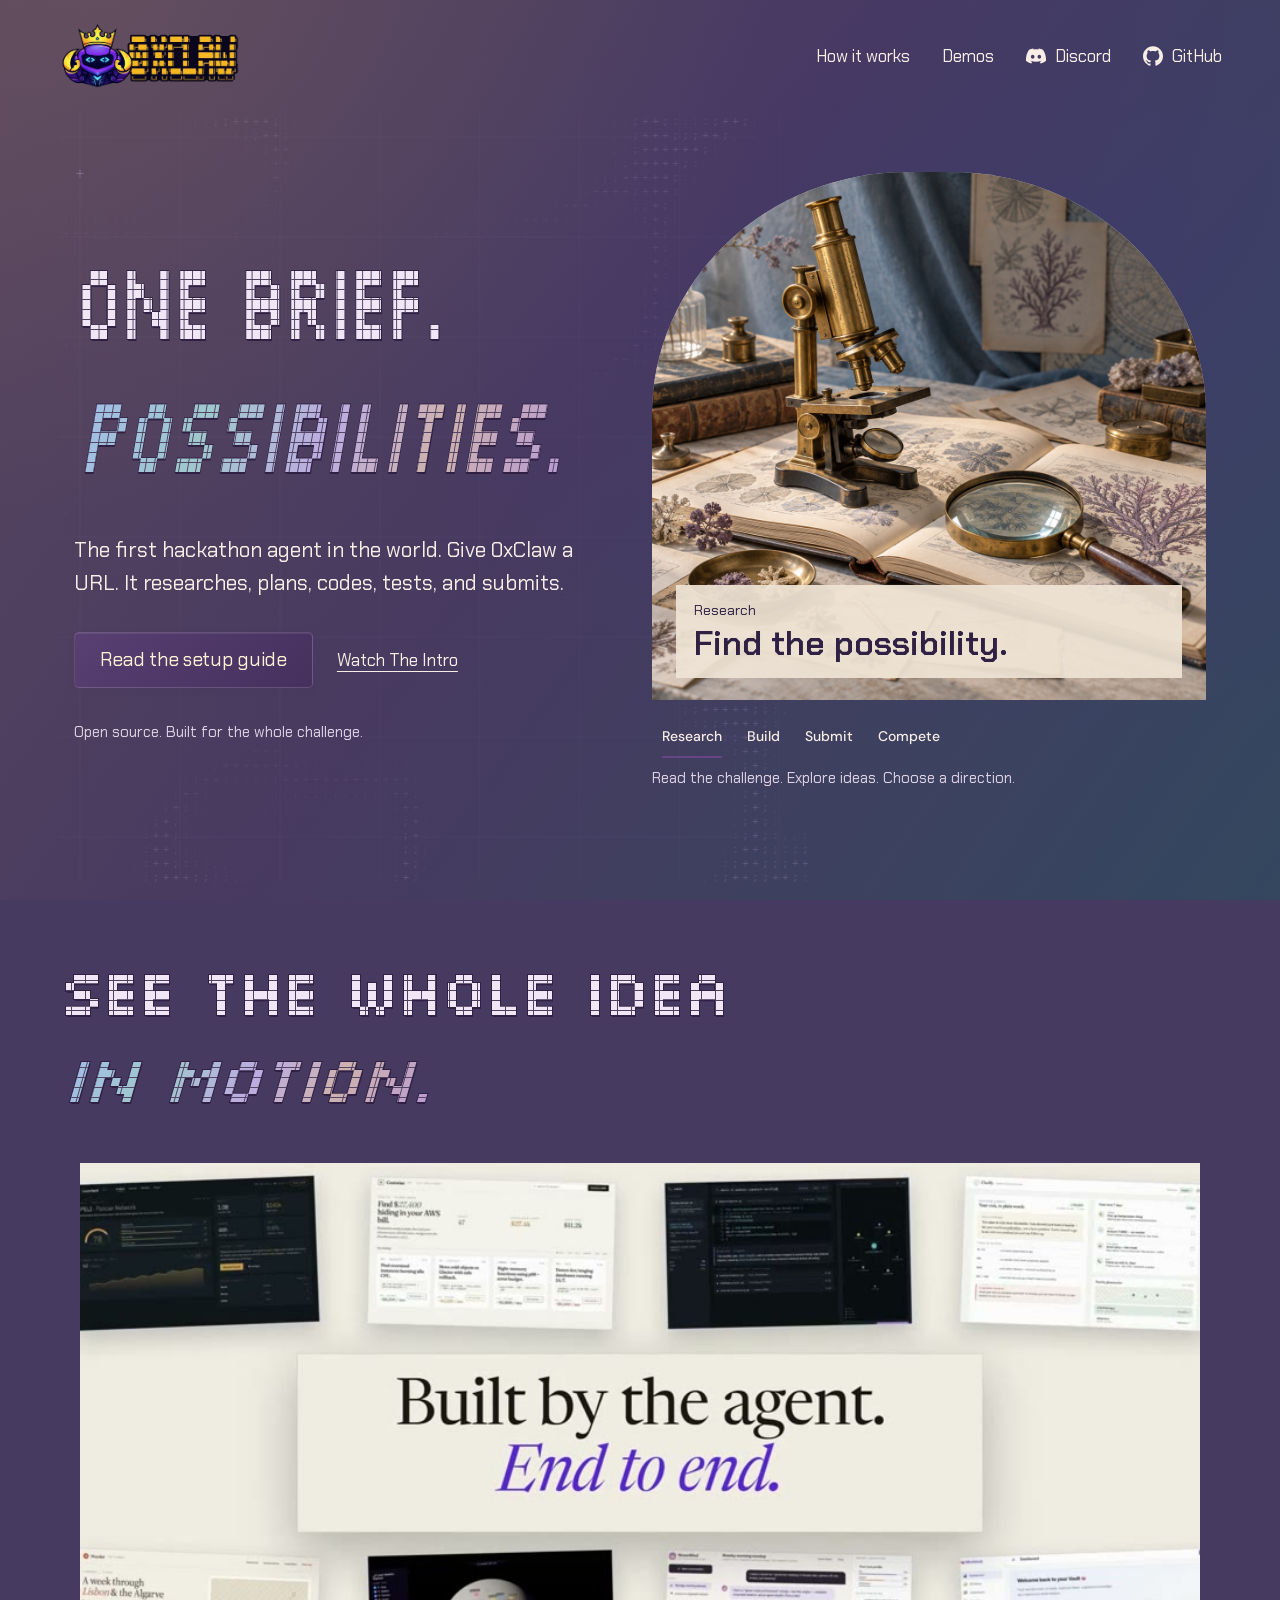
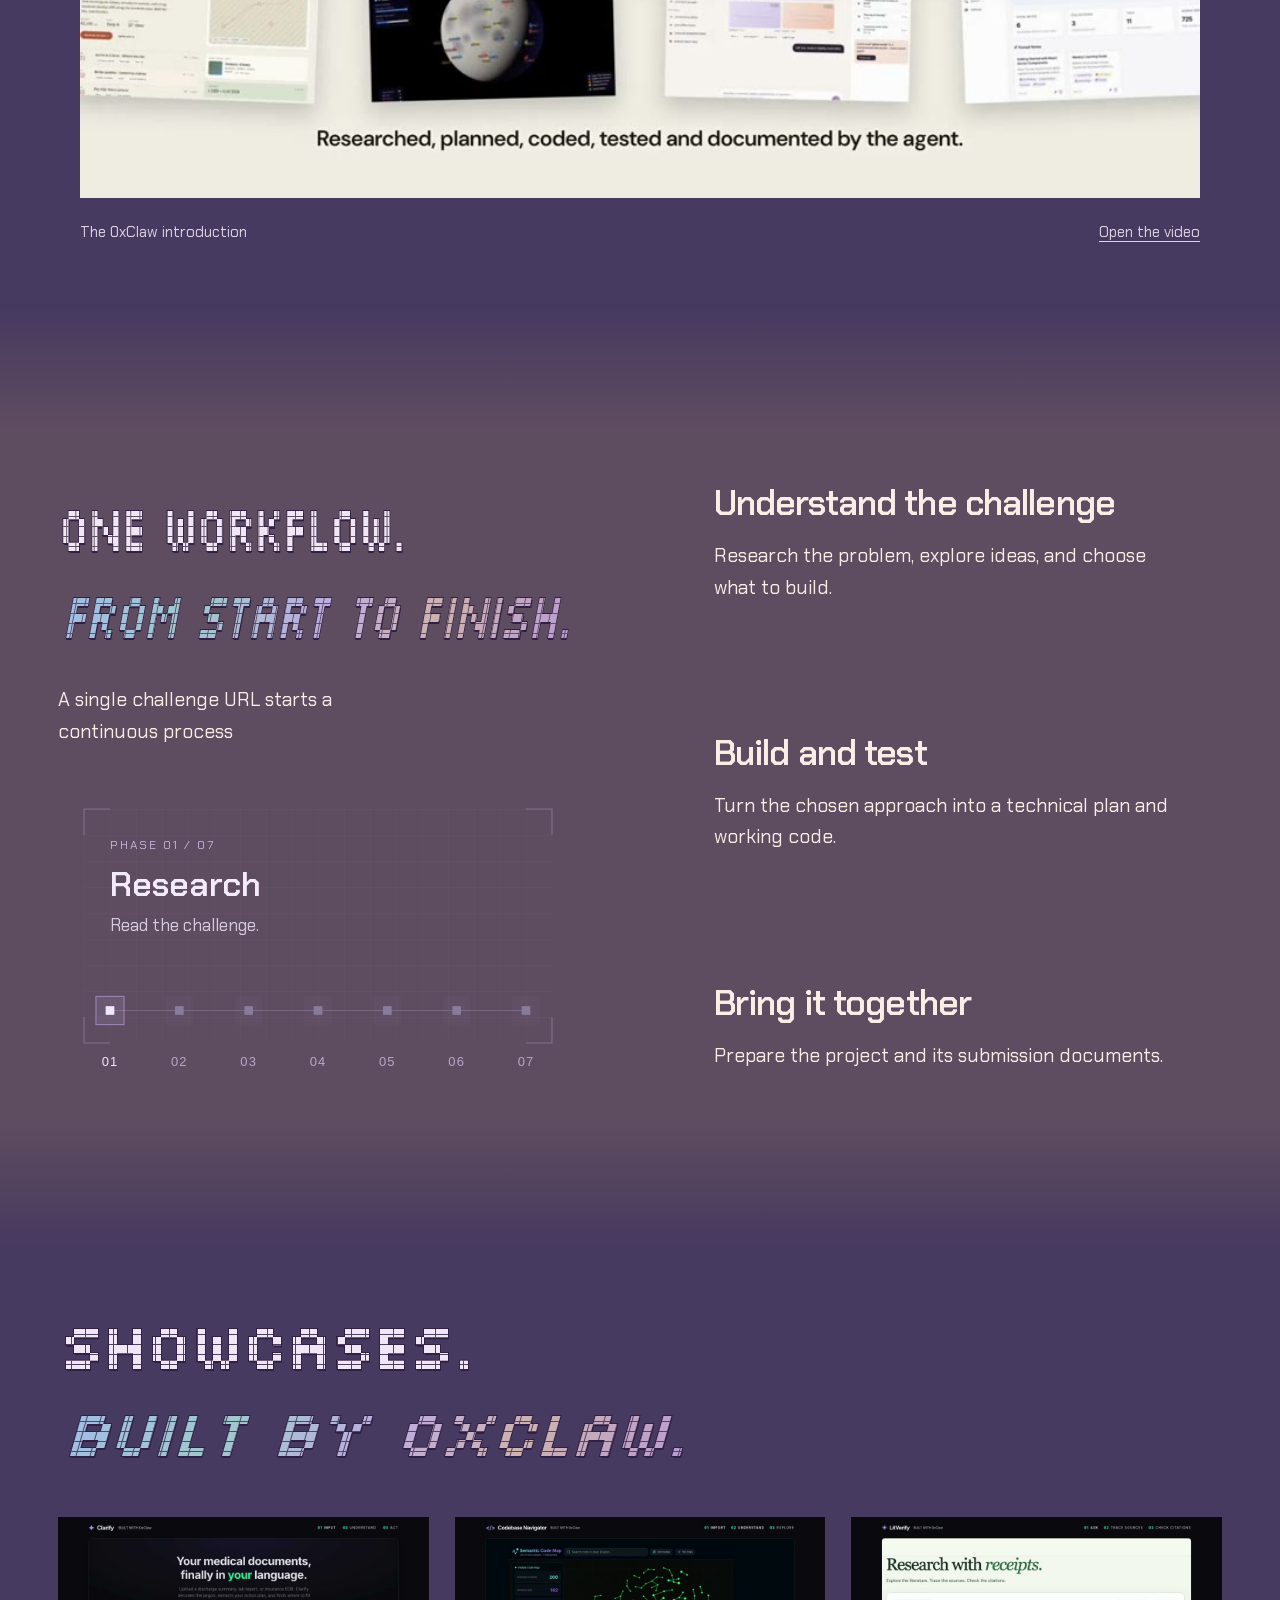
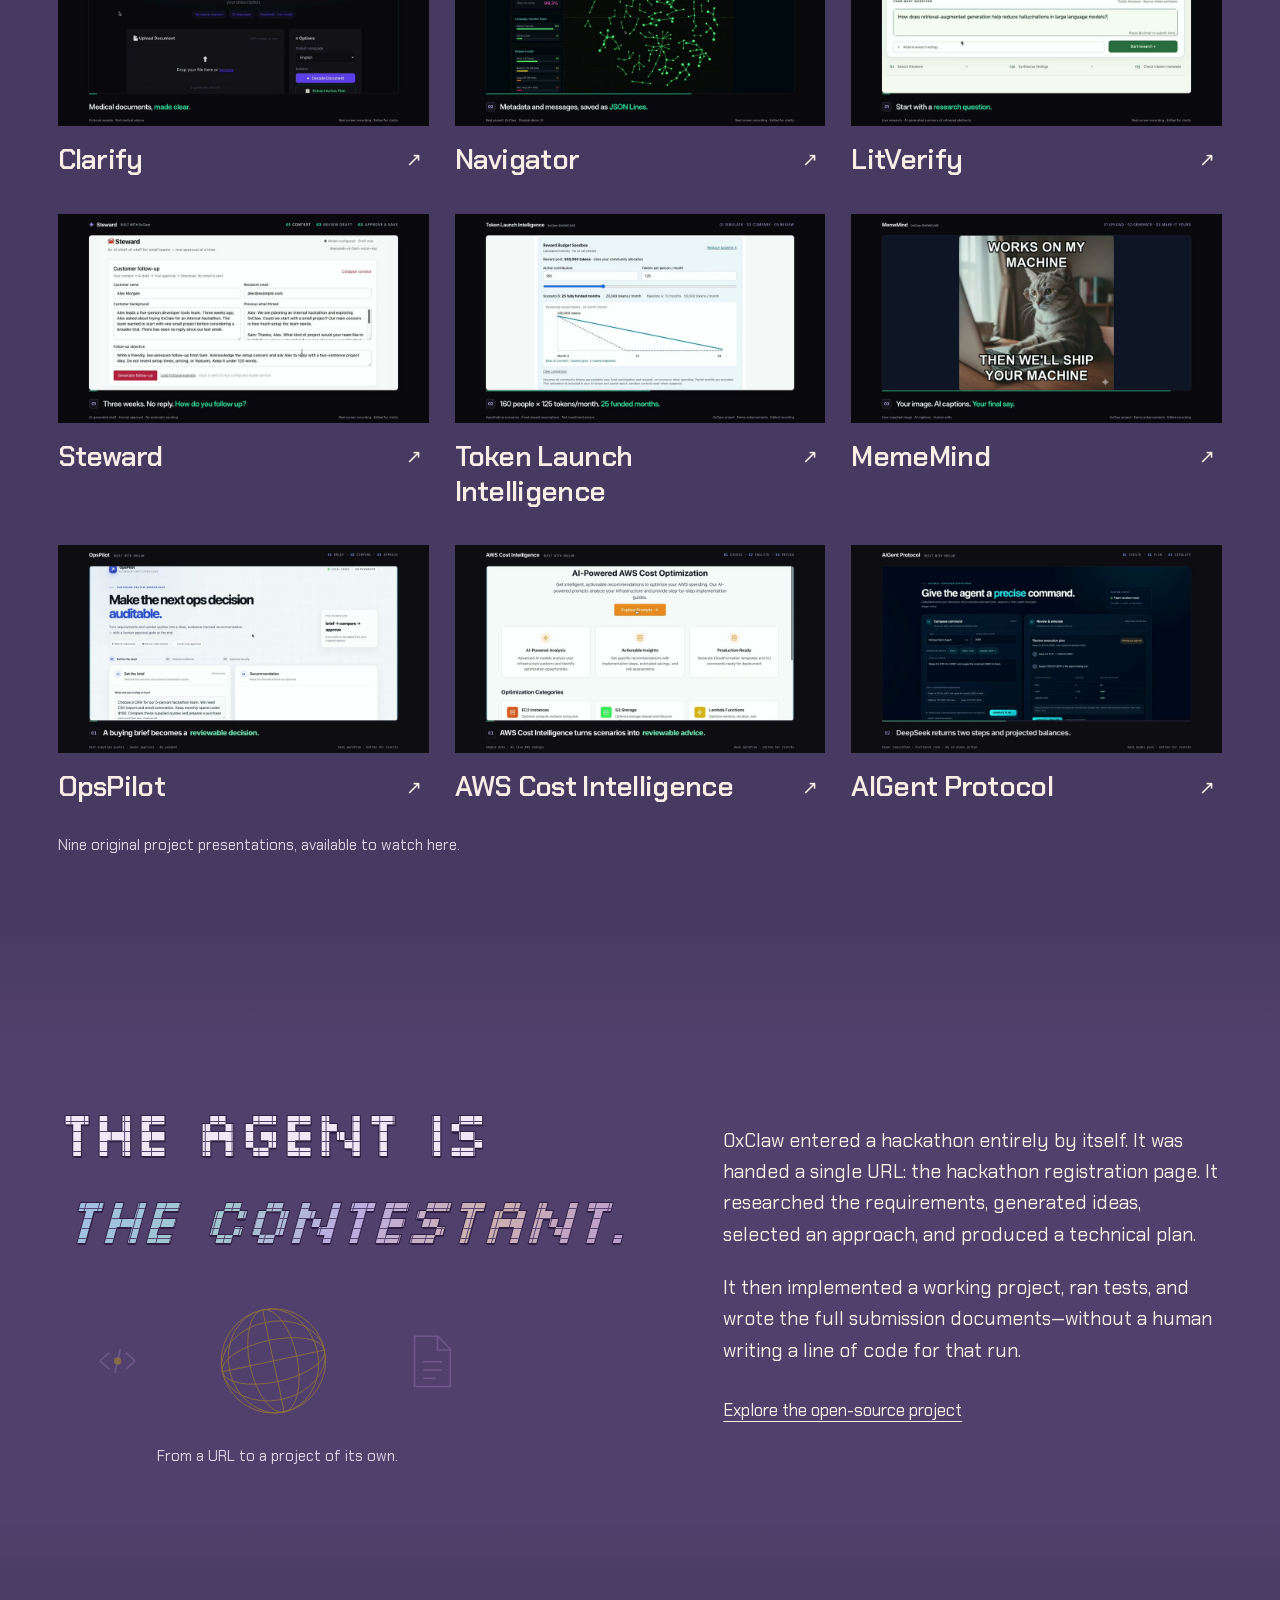
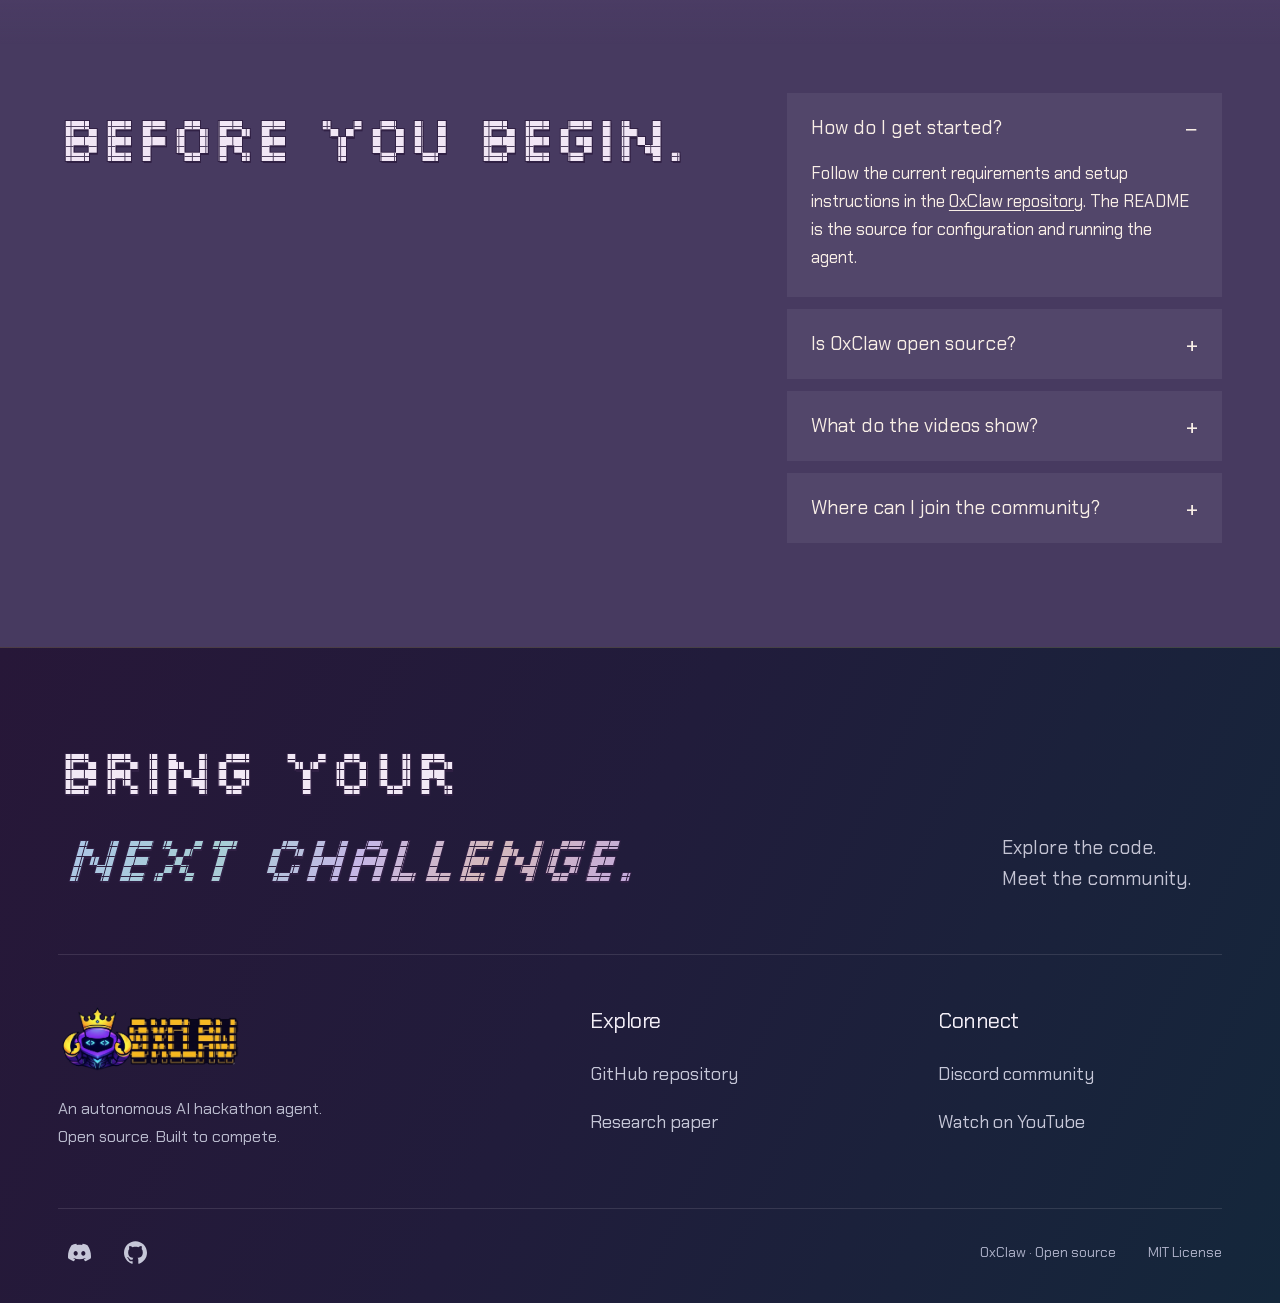
==== index.html @ 27beba49 "feat: refresh homepage with plum palette and pixel typography Add logo-inspired display lettering, C" ====
<!doctype html>
<html lang="en"><head>
<meta charset="utf-8">
<meta name="viewport" content="width=device-width,initial-scale=1">
<meta name="theme-color" content="#473a60">
<meta name="description" content="0xClaw is an autonomous AI hackathon agent. Give it a URL. It researches, plans, codes, tests, and submits. Explore the original project demonstrations.">
<title>0xClaw — The autonomous hackathon agent</title>
<link rel="icon" href="assets/0xclaw_logo.png" type="image/png">
<link rel="stylesheet" href="redesign.css?v=17">
<script src="redesign.js?v=18" defer></script>
<link rel="stylesheet" href="brand.css?v=1">
<script src="brand.js?v=1" defer></script>
</head>
<body data-palette="plum"><a class="skip" href="#main">Skip to content</a>
<header class="site-header frame"><a class="brand" href="#" aria-label="0xClaw home"><img src="assets/0xClaw_combine.png" alt="0xClaw" width="836" height="294"></a><nav aria-label="Main navigation"><a href="#how-it-works">How it works</a><a href="#project-videos">Demos</a><a class="social-link" href="https://discord.gg/rdnYEVdRHe"><svg class="social-icon" aria-hidden="true" focusable="false" fill="currentColor" role="img" viewBox="0 0 24 24" xmlns="http://www.w3.org/2000/svg"><path d="M20.317 4.3698a19.7913 19.7913 0 00-4.8851-1.5152.0741.0741 0 00-.0785.0371c-.211.3753-.4447.8648-.6083 1.2495-1.8447-.2762-3.68-.2762-5.4868 0-.1636-.3933-.4058-.8742-.6177-1.2495a.077.077 0 00-.0785-.037 19.7363 19.7363 0 00-4.8852 1.515.0699.0699 0 00-.0321.0277C.5334 9.0458-.319 13.5799.0992 18.0578a.0824.0824 0 00.0312.0561c2.0528 1.5076 4.0413 2.4228 5.9929 3.0294a.0777.0777 0 00.0842-.0276c.4616-.6304.8731-1.2952 1.226-1.9942a.076.076 0 00-.0416-.1057c-.6528-.2476-1.2743-.5495-1.8722-.8923a.077.077 0 01-.0076-.1277c.1258-.0943.2517-.1923.3718-.2914a.0743.0743 0 01.0776-.0105c3.9278 1.7933 8.18 1.7933 12.0614 0a.0739.0739 0 01.0785.0095c.1202.099.246.1981.3728.2924a.077.077 0 01-.0066.1276 12.2986 12.2986 0 01-1.873.8914.0766.0766 0 00-.0407.1067c.3604.698.7719 1.3628 1.225 1.9932a.076.076 0 00.0842.0286c1.961-.6067 3.9495-1.5219 6.0023-3.0294a.077.077 0 00.0313-.0552c.5004-5.177-.8382-9.6739-3.5485-13.6604a.061.061 0 00-.0312-.0286zM8.02 15.3312c-1.1825 0-2.1569-1.0857-2.1569-2.419 0-1.3332.9555-2.4189 2.157-2.4189 1.2108 0 2.1757 1.0952 2.1568 2.419 0 1.3332-.9555 2.4189-2.1569 2.4189zm7.9748 0c-1.1825 0-2.1569-1.0857-2.1569-2.419 0-1.3332.9554-2.4189 2.1569-2.4189 1.2108 0 2.1757 1.0952 2.1568 2.419 0 1.3332-.946 2.4189-2.1568 2.4189Z"/></svg><span>Discord</span></a><a class="social-link" href="https://github.com/0xclaw-ai/0xClaw"><svg class="social-icon" aria-hidden="true" focusable="false" fill="currentColor" role="img" viewBox="0 0 24 24" xmlns="http://www.w3.org/2000/svg"><path d="M12 .297c-6.63 0-12 5.373-12 12 0 5.303 3.438 9.8 8.205 11.385.6.113.82-.258.82-.577 0-.285-.01-1.04-.015-2.04-3.338.724-4.042-1.61-4.042-1.61C4.422 18.07 3.633 17.7 3.633 17.7c-1.087-.744.084-.729.084-.729 1.205.084 1.838 1.236 1.838 1.236 1.07 1.835 2.809 1.305 3.495.998.108-.776.417-1.305.76-1.605-2.665-.3-5.466-1.332-5.466-5.93 0-1.31.465-2.38 1.235-3.22-.135-.303-.54-1.523.105-3.176 0 0 1.005-.322 3.3 1.23.96-.267 1.98-.399 3-.405 1.02.006 2.04.138 3 .405 2.28-1.552 3.285-1.23 3.285-1.23.645 1.653.24 2.873.12 3.176.765.84 1.23 1.91 1.23 3.22 0 4.61-2.805 5.625-5.475 5.92.42.36.81 1.096.81 2.22 0 1.606-.015 2.896-.015 3.286 0 .315.21.69.825.57C20.565 22.092 24 17.592 24 12.297c0-6.627-5.373-12-12-12"/></svg><span>GitHub</span></a></nav></header>
<main id="main">
<section class="hero frame" aria-labelledby="hero-title"><canvas class="ascii-backdrop" aria-hidden="true"></canvas><div class="hero-copy"><h1 id="hero-title" aria-label="One brief. From possibilities to building and testing, a submission, and a chance at prize money.">One brief.<span class="headline-stack"><span class="headline-stage is-active" data-phase="0" aria-hidden="true" data-ink="Possibilities.">Possibilities.</span><span class="headline-stage" data-phase="1" aria-hidden="true" data-ink="Build &amp; Test">Build &amp; Test</span><span class="headline-stage" data-phase="2" aria-hidden="true" data-ink="A submission.">A submission.</span><span class="headline-stage" data-phase="3" aria-hidden="true" data-ink="Prize money.">Prize money.</span></span></h1><p>The first hackathon agent in the world. Give 0xClaw a URL. It researches, plans, codes, tests, and submits.</p><div class="actions"><a class="button" href="https://github.com/0xclaw-ai/0xClaw#readme">Read the setup guide</a><a class="text-link" href="#overview">Watch The Intro</a></div><p class="hero-foot">Open source. Built for the whole challenge.</p></div><figure class="hero-art" data-stage="0"><div class="art-window"><div class="art-slide is-active" data-phase="0" aria-hidden="false"><img src="assets/stage-research.png" alt="A brass microscope and magnifying glass on an open research atlas." width="1024" height="1024" fetchpriority="high"><div class="art-label"><span>Research</span><strong>Find the possibility.</strong></div></div><div class="art-slide" data-phase="1" aria-hidden="true"><img src="assets/stage-build.png" alt="An antique typesetter, drafting compass, and architectural model on a workbench." width="1024" height="1024" loading="eager"><div class="art-label"><span>Build</span><strong>Give the idea a form.</strong></div></div><div class="art-slide" data-phase="2" aria-hidden="true"><img src="assets/stage-submit.png" alt="An open leather notebook, fountain pen, and tied manuscript ready to present." width="1024" height="1024" loading="eager"><div class="art-label"><span>Submit</span><strong>Bring it all together.</strong></div></div><div class="art-slide" data-phase="3" aria-hidden="true"><img src="assets/stage-compete.png" alt="An antique treasure chest of gold coins beside an engraved trophy and a ribbon-bound award parchment." width="1254" height="1254" loading="eager"><div class="art-label"><span>Compete</span><strong>Build for the prize.</strong></div></div></div><figcaption class="stage-controls"><div role="group" aria-label="Explore the workflow"><button type="button" data-stage-button="0" aria-pressed="true">Research</button><button type="button" data-stage-button="1" aria-pressed="false">Build</button><button type="button" data-stage-button="2" aria-pressed="false">Submit</button><button type="button" data-stage-button="3" aria-pressed="false">Compete</button></div></figcaption><div class="caption-stack"><p class="stage-caption is-active" data-phase="0" aria-hidden="false">Read the challenge. Explore ideas. Choose a direction.</p><p class="stage-caption" data-phase="1" aria-hidden="true">Plan the architecture. Write code. Test and iterate.</p><p class="stage-caption" data-phase="2" aria-hidden="true">Prepare the project and its submission documents.</p><p class="stage-caption" data-phase="3" aria-hidden="true">Let 0xClaw do the work. Compete for hackathon prizes.</p></div></figure></section>
<section class="overview frame" id="overview" aria-labelledby="overview-title"><div class="section-intro"><h2 id="overview-title">See the whole idea<br><em class="type-accent">in motion.</em></h2></div><figure class="overview-film"><video controls playsinline preload="metadata" poster="assets/newintro-poster.jpg" aria-label="0xClaw overview and project showcases"><source src="assets/newintro.mp4" type="video/mp4"><a href="assets/newintro.mp4">Watch the 0xClaw introduction</a></video><figcaption><span>The 0xClaw introduction</span><a href="assets/newintro.mp4">Open the video</a></figcaption></figure></section>
<section class="process" id="how-it-works" aria-labelledby="process-title"><div class="frame process-layout"><div class="process-heading"><h2 id="process-title"><span class="reveal-word" style="--word:0">One</span> <span class="reveal-word" style="--word:1">workflow.</span><br><em class="type-accent"><span class="reveal-word" style="--word:2">From</span> <span class="reveal-word" style="--word:3">start</span> <span class="reveal-word" style="--word:4">to</span> <span class="reveal-word" style="--word:5">finish.</span></em></h2><p>A single challenge URL starts a continuous process</p><figure class="motion-drawing workflow-drawing signal-workflow" aria-label="Workflow: Research, ideas, selection, plan, coding, tests, submission docs."><svg viewBox="0 0 480 266" aria-hidden="true" focusable="false"><defs><pattern id="workflow-grid" width="24" height="24" patternUnits="userSpaceOnUse"><path d="M24 0H0V24" fill="none" stroke="currentColor" stroke-width=".5"/></pattern><linearGradient id="workflow-signal"><stop stop-color="#a8c8d9"/><stop offset="1" stop-color="#c7ace9"/></linearGradient></defs><rect class="workflow-grid" x="24" y="24" width="432" height="216" fill="url(#workflow-grid)"/><path class="workflow-brackets" d="M24 48V24H48M432 24H456V48M24 216V240H48M432 240H456V216"/><path class="workflow-rail" d="M48 210H432"/><path class="drawing-path" d="M48 210H432" fill="none" pathLength="1"/><g class="phase-node" style="--node:0"><rect class="node-halo" x="35" y="197" width="26" height="26"/><rect class="node-core" x="44" y="206" width="8" height="8"/><text x="48" y="261" text-anchor="middle">01</text></g><g class="phase-node" style="--node:1"><rect class="node-halo" x="99" y="197" width="26" height="26"/><rect class="node-core" x="108" y="206" width="8" height="8"/><text x="112" y="261" text-anchor="middle">02</text></g><g class="phase-node" style="--node:2"><rect class="node-halo" x="163" y="197" width="26" height="26"/><rect class="node-core" x="172" y="206" width="8" height="8"/><text x="176" y="261" text-anchor="middle">03</text></g><g class="phase-node" style="--node:3"><rect class="node-halo" x="227" y="197" width="26" height="26"/><rect class="node-core" x="236" y="206" width="8" height="8"/><text x="240" y="261" text-anchor="middle">04</text></g><g class="phase-node" style="--node:4"><rect class="node-halo" x="291" y="197" width="26" height="26"/><rect class="node-core" x="300" y="206" width="8" height="8"/><text x="304" y="261" text-anchor="middle">05</text></g><g class="phase-node" style="--node:5"><rect class="node-halo" x="355" y="197" width="26" height="26"/><rect class="node-core" x="364" y="206" width="8" height="8"/><text x="368" y="261" text-anchor="middle">06</text></g><g class="phase-node" style="--node:6"><rect class="node-halo" x="419" y="197" width="26" height="26"/><rect class="node-core" x="428" y="206" width="8" height="8"/><text x="432" y="261" text-anchor="middle">07</text></g></svg><div class="workflow-labels" aria-hidden="true"><span class="workflow-label is-current" data-workflow-phase="0"><small>PHASE 01 / 07</small><strong>Research</strong><span>Read the challenge.</span></span><span class="workflow-label" data-workflow-phase="1"><small>PHASE 02 / 07</small><strong>Ideas</strong><span>Explore the possibilities.</span></span><span class="workflow-label" data-workflow-phase="2"><small>PHASE 03 / 07</small><strong>Selection</strong><span>Choose a direction.</span></span><span class="workflow-label" data-workflow-phase="3"><small>PHASE 04 / 07</small><strong>Plan</strong><span>Map out the build.</span></span><span class="workflow-label" data-workflow-phase="4"><small>PHASE 05 / 07</small><strong>Coding</strong><span>Bring the idea to life.</span></span><span class="workflow-label" data-workflow-phase="5"><small>PHASE 06 / 07</small><strong>Tests</strong><span>Check. Refine. Repeat.</span></span><span class="workflow-label" data-workflow-phase="6"><small>PHASE 07 / 07</small><strong>Submission docs</strong><span>Prepare the final submission.</span></span></div></figure></div><div class="process-steps"><article><h3>Understand the challenge</h3><p>Research the problem, explore ideas, and choose <span style="white-space:nowrap">what to build.</span></p></article><article><h3>Build and test</h3><p>Turn the chosen approach into a technical plan and working code.</p></article><article><h3>Bring it together</h3><p>Prepare the project and its submission documents.</p></article></div></div></section>
<section class="projects frame" id="project-videos" aria-labelledby="projects-title"><div class="section-intro"><h2 id="projects-title">Showcases.<br><em class="type-accent">Built by 0xClaw.</em></h2></div><div class="video-grid"><figure class="project-card"><video controls playsinline preload="none" poster="assets/project-videos/clarify-cover.jpg" aria-label="Clarify project presentation"><source src="assets/project-videos/clarify.mp4" type="video/mp4"><a href="assets/project-videos/clarify.mp4">Watch Clarify</a></video><figcaption><h3>Clarify</h3><a href="assets/project-videos/clarify.mp4" aria-label="Open Clarify video">↗</a></figcaption></figure><figure class="project-card"><video controls playsinline preload="none" poster="assets/project-videos/navigator.jpg" aria-label="Navigator project presentation"><source src="assets/project-videos/navigator.mp4" type="video/mp4"><a href="assets/project-videos/navigator.mp4">Watch Navigator</a></video><figcaption><h3>Navigator</h3><a href="assets/project-videos/navigator.mp4" aria-label="Open Navigator video">↗</a></figcaption></figure><figure class="project-card"><video controls playsinline preload="none" poster="assets/project-videos/litverify-cover.jpg" aria-label="LitVerify project presentation"><source src="assets/project-videos/litverify.mp4" type="video/mp4"><a href="assets/project-videos/litverify.mp4">Watch LitVerify</a></video><figcaption><h3>LitVerify</h3><a href="assets/project-videos/litverify.mp4" aria-label="Open LitVerify video">↗</a></figcaption></figure><figure class="project-card"><video controls playsinline preload="none" poster="assets/project-videos/steward-cover.jpg" aria-label="Steward project presentation"><source src="assets/project-videos/steward.mp4" type="video/mp4"><a href="assets/project-videos/steward.mp4">Watch Steward</a></video><figcaption><h3>Steward</h3><a href="assets/project-videos/steward.mp4" aria-label="Open Steward video">↗</a></figcaption></figure><figure class="project-card"><video controls playsinline preload="none" poster="assets/project-videos/token-cover.jpg" aria-label="Token Launch Intelligence project presentation"><source src="assets/project-videos/token.mp4" type="video/mp4"><a href="assets/project-videos/token.mp4">Watch Token Launch Intelligence</a></video><figcaption><h3>Token Launch Intelligence</h3><a href="assets/project-videos/token.mp4" aria-label="Open Token Launch Intelligence video">↗</a></figcaption></figure><figure class="project-card"><video controls playsinline preload="none" poster="assets/project-videos/mememind.jpg" aria-label="MemeMind project presentation"><source src="assets/project-videos/mememind.mp4" type="video/mp4"><a href="assets/project-videos/mememind.mp4">Watch MemeMind</a></video><figcaption><h3>MemeMind</h3><a href="assets/project-videos/mememind.mp4" aria-label="Open MemeMind video">↗</a></figcaption></figure><figure class="project-card"><video controls playsinline preload="none" poster="assets/project-videos/opspilot.jpg" aria-label="OpsPilot project presentation"><source src="assets/project-videos/opspilot.mp4" type="video/mp4"><a href="assets/project-videos/opspilot.mp4">Watch OpsPilot</a></video><figcaption><h3>OpsPilot</h3><a href="assets/project-videos/opspilot.mp4" aria-label="Open OpsPilot video">↗</a></figcaption></figure><figure class="project-card"><video controls playsinline preload="none" poster="assets/project-videos/aws-cost.jpg" aria-label="AWS Cost Intelligence project presentation"><source src="assets/project-videos/aws-cost.mp4" type="video/mp4"><a href="assets/project-videos/aws-cost.mp4">Watch AWS Cost Intelligence</a></video><figcaption><h3>AWS Cost Intelligence</h3><a href="assets/project-videos/aws-cost.mp4" aria-label="Open AWS Cost Intelligence video">↗</a></figcaption></figure><figure class="project-card"><video controls playsinline preload="none" poster="assets/project-videos/aigent.jpg" aria-label="AIGent Protocol project presentation"><source src="assets/project-videos/aigent.mp4" type="video/mp4"><a href="assets/project-videos/aigent.mp4">Watch AIGent Protocol</a></video><figcaption><h3>AIGent Protocol</h3><a href="assets/project-videos/aigent.mp4" aria-label="Open AIGent Protocol video">↗</a></figcaption></figure></div><p class="project-note">Nine original project presentations, available to watch here.</p></section>
<section class="story" id="story" aria-labelledby="story-title"><div class="frame story-layout"><div class="story-heading"><h2 id="story-title"><span class="reveal-word" style="--word:0">The</span> <span class="reveal-word" style="--word:1">agent</span> <span class="reveal-word" style="--word:2">is</span><br><em class="type-accent"><span class="reveal-word" style="--word:3">the</span> <span class="reveal-word" style="--word:4">contestant.</span></em></h2><figure class="motion-drawing story-drawing" aria-label="A single URL becomes a complete project"><svg viewBox="0 62 480 146" aria-hidden="true" focusable="false"><g class="signal-trails" fill="none"><path class="drawing-path" pathLength="1" d="M65 135C125 15 330 255 407 135"/><path class="drawing-path secondary-path" pathLength="1" d="M65 135C150 255 330 15 407 135"/></g><g class="orbit-mesh" fill="none"><circle cx="235" cy="135" r="57"/><ellipse cx="235" cy="135" rx="26" ry="57"/><ellipse cx="235" cy="135" rx="49" ry="57"/><ellipse cx="235" cy="135" rx="57" ry="23"/><ellipse cx="235" cy="135" rx="57" ry="43"/><path d="M178 135H292M235 78V192"/></g><g class="url-symbol" fill="none"><path d="M56 126L46 135L56 144M74 126L84 135L74 144M68 122L62 148"/></g><g class="folio-symbol" fill="none"><path d="M389 108H414L428 122V163H389ZM414 108V123H428M398 136H419M398 145H419M398 154H412"/></g><circle class="travel-dot" r="4" cx="65" cy="135"/></svg><figcaption>From a URL to a project of its own.</figcaption></figure></div><div class="story-copy"><p>0xClaw entered a hackathon entirely by itself. It was handed a single URL: the hackathon registration page. It researched the requirements, generated ideas, selected an approach, and produced a technical plan.</p><p>It then implemented a working project, ran tests, and wrote the full submission documents—without a human writing a line of code for that run.</p><a class="text-link" href="https://github.com/0xclaw-ai/0xClaw">Explore the open-source project</a></div></div></section>
<section class="faq frame" aria-labelledby="faq-title"><h2 id="faq-title">Before you begin.</h2><div class="questions"><details open><summary>How do I get started?</summary><p>Follow the current requirements and setup instructions in the <a href="https://github.com/0xclaw-ai/0xClaw#readme">0xClaw repository</a>. The README is the source for configuration and running the agent.</p></details><details><summary>Is 0xClaw open source?</summary><p>Yes. The project is released under the <a href="https://github.com/0xclaw-ai/0xClaw/blob/master/LICENSE">MIT license</a>. You can inspect the code and contribute on GitHub.</p></details><details><summary>What do the videos show?</summary><p>These nine videos present projects from the original collection. They show the ideas and the resulting work; interactive trial versions are not offered on this site.</p></details><details><summary>Where can I join the community?</summary><p><a href="https://discord.gg/rdnYEVdRHe">Join the 0xClaw Discord community</a>.</p></details></div></section>
</main>
<footer class="footer resource-footer" aria-labelledby="footer-title"><div class="frame">
<div class="footer-heading"><h2 id="footer-title">Bring your<br><em class="type-accent">next challenge.</em></h2><p>Explore the code.<br>Meet the community.</p></div>
<div class="footer-grid"><div class="footer-identity"><a class="brand" href="#" aria-label="0xClaw — back to top"><img src="assets/0xClaw_combine.png" alt="0xClaw" width="836" height="294" loading="lazy"></a><p>An autonomous AI hackathon agent.<br>Open source. Built to compete.</p></div>
<nav class="resource-column" aria-label="Project resources"><h3>Explore</h3><a href="https://github.com/0xclaw-ai/0xClaw">GitHub repository</a><a href="https://spiral.imperial.ac.uk/handle/10044/1/139678">Research paper</a></nav>
<nav class="resource-column" aria-label="Community and video"><h3>Connect</h3><a href="https://discord.gg/rdnYEVdRHe">Discord community</a><a href="https://www.youtube.com/watch?v=jmamrAxRuec">Watch on YouTube</a></nav></div>
<div class="footer-base"><nav class="footer-socials" aria-label="Social links"><a class="social-link" href="https://discord.gg/rdnYEVdRHe" aria-label="Discord"><svg class="social-icon" aria-hidden="true" focusable="false" fill="currentColor" role="img" viewBox="0 0 24 24" xmlns="http://www.w3.org/2000/svg"><path d="M20.317 4.3698a19.7913 19.7913 0 00-4.8851-1.5152.0741.0741 0 00-.0785.0371c-.211.3753-.4447.8648-.6083 1.2495-1.8447-.2762-3.68-.2762-5.4868 0-.1636-.3933-.4058-.8742-.6177-1.2495a.077.077 0 00-.0785-.037 19.7363 19.7363 0 00-4.8852 1.515.0699.0699 0 00-.0321.0277C.5334 9.0458-.319 13.5799.0992 18.0578a.0824.0824 0 00.0312.0561c2.0528 1.5076 4.0413 2.4228 5.9929 3.0294a.0777.0777 0 00.0842-.0276c.4616-.6304.8731-1.2952 1.226-1.9942a.076.076 0 00-.0416-.1057c-.6528-.2476-1.2743-.5495-1.8722-.8923a.077.077 0 01-.0076-.1277c.1258-.0943.2517-.1923.3718-.2914a.0743.0743 0 01.0776-.0105c3.9278 1.7933 8.18 1.7933 12.0614 0a.0739.0739 0 01.0785.0095c.1202.099.246.1981.3728.2924a.077.077 0 01-.0066.1276 12.2986 12.2986 0 01-1.873.8914.0766.0766 0 00-.0407.1067c.3604.698.7719 1.3628 1.225 1.9932a.076.076 0 00.0842.0286c1.961-.6067 3.9495-1.5219 6.0023-3.0294a.077.077 0 00.0313-.0552c.5004-5.177-.8382-9.6739-3.5485-13.6604a.061.061 0 00-.0312-.0286zM8.02 15.3312c-1.1825 0-2.1569-1.0857-2.1569-2.419 0-1.3332.9555-2.4189 2.157-2.4189 1.2108 0 2.1757 1.0952 2.1568 2.419 0 1.3332-.9555 2.4189-2.1569 2.4189zm7.9748 0c-1.1825 0-2.1569-1.0857-2.1569-2.419 0-1.3332.9554-2.4189 2.1569-2.4189 1.2108 0 2.1757 1.0952 2.1568 2.419 0 1.3332-.946 2.4189-2.1568 2.4189Z"/></svg></a><a class="social-link" href="https://github.com/0xclaw-ai/0xClaw" aria-label="Github"><svg class="social-icon" aria-hidden="true" focusable="false" fill="currentColor" role="img" viewBox="0 0 24 24" xmlns="http://www.w3.org/2000/svg"><path d="M12 .297c-6.63 0-12 5.373-12 12 0 5.303 3.438 9.8 8.205 11.385.6.113.82-.258.82-.577 0-.285-.01-1.04-.015-2.04-3.338.724-4.042-1.61-4.042-1.61C4.422 18.07 3.633 17.7 3.633 17.7c-1.087-.744.084-.729.084-.729 1.205.084 1.838 1.236 1.838 1.236 1.07 1.835 2.809 1.305 3.495.998.108-.776.417-1.305.76-1.605-2.665-.3-5.466-1.332-5.466-5.93 0-1.31.465-2.38 1.235-3.22-.135-.303-.54-1.523.105-3.176 0 0 1.005-.322 3.3 1.23.96-.267 1.98-.399 3-.405 1.02.006 2.04.138 3 .405 2.28-1.552 3.285-1.23 3.285-1.23.645 1.653.24 2.873.12 3.176.765.84 1.23 1.91 1.23 3.22 0 4.61-2.805 5.625-5.475 5.92.42.36.81 1.096.81 2.22 0 1.606-.015 2.896-.015 3.286 0 .315.21.69.825.57C20.565 22.092 24 17.592 24 12.297c0-6.627-5.373-12-12-12"/></svg></a></nav><p>0xClaw · Open source</p><a href="https://github.com/0xclaw-ai/0xClaw/blob/master/LICENSE">MIT License</a></div>
</div></footer></body></html>
---- redesign.css ----
@font-face {
  font-family: 'Bodoni Moda';
  font-style: normal;
  font-weight: 600;
  font-display: swap;
  src: url(assets/fonts/editorial-0.ttf) format('truetype');
}
@font-face {
  font-family: 'Bodoni Moda';
  font-style: normal;
  font-weight: 700;
  font-display: swap;
  src: url(assets/fonts/editorial-1.ttf) format('truetype');
}
@font-face {
  font-family: 'DM Sans';
  font-style: normal;
  font-weight: 400;
  font-display: swap;
  src: url(assets/fonts/editorial-2.ttf) format('truetype');
}
@font-face {
  font-family: 'DM Sans';
  font-style: normal;
  font-weight: 500;
  font-display: swap;
  src: url(assets/fonts/editorial-3.ttf) format('truetype');
}
@font-face {
  font-family: 'DM Sans';
  font-style: normal;
  font-weight: 600;
  font-display: swap;
  src: url(assets/fonts/editorial-4.ttf) format('truetype');
}

:root{--ink:#302044;--secondary:#514962;--action:#493064;--gutter:clamp(22px,4.5vw,72px);--scroll-tint:0;--motion:900ms;--ease:cubic-bezier(.22,.61,.36,1)}
*{box-sizing:border-box}html{scroll-behavior:smooth;scroll-padding-top:28px}body{margin:0;color:var(--ink);background:#e8e1ef;font:18px/1.6 'DM Sans',sans-serif;-webkit-font-smoothing:antialiased;isolation:isolate}body::before,body::after{content:'';position:fixed;inset:0;pointer-events:none;z-index:-1}body::before{background:linear-gradient(135deg,#f0eaf3 0%,#e1d9ed 34%,#c4d0e5 65%,#7ba7cc 100%)}body::after{background:linear-gradient(135deg,#d4cee7,#92b1d7 70%,#4d85b6);opacity:var(--scroll-tint);will-change:opacity}
h1,h2,h3,p,figure{margin:0}h1,h2,h3{font-family:'Bodoni Moda',Georgia,serif;font-weight:600;font-optical-sizing:auto}h1{font-size:clamp(65px,6.5vw,100px);line-height:1.08;letter-spacing:-.055em}h2{font-size:clamp(38px,3.7vw,56px);line-height:1.13;letter-spacing:-.04em}h3{font-size:28px;line-height:1.25;letter-spacing:-.025em}p{max-width:60ch}a{color:inherit;text-decoration:none}img{display:block;max-width:100%;height:auto}a,button,summary{touch-action:manipulation}button,a,summary,video{-webkit-tap-highlight-color:transparent}:is(a,button,summary,video):focus-visible{outline:3px solid #705697;outline-offset:5px}.frame{width:calc(100% - var(--gutter)*2);max-width:1440px;margin-inline:auto}.skip{position:absolute;top:-100px;left:20px;background:var(--ink);color:white;padding:14px;z-index:5}.skip:focus{top:10px}.sr-only{position:absolute;width:1px;height:1px;overflow:hidden;clip-path:inset(50%);white-space:nowrap}
.site-header{min-height:112px;display:flex;align-items:center;justify-content:space-between;gap:32px}.brand{display:flex;align-items:center;min-height:44px;flex-shrink:0}.brand img{width:182px}.site-header nav{display:flex;align-items:center;gap:32px;font-size:16px;font-weight:500}.site-header nav>a{display:inline-flex;align-items:center;min-height:44px}.site-header nav>a:not(.button):hover,.footer nav a:hover{text-decoration:underline;text-underline-offset:6px}.button{display:inline-flex;align-items:center;justify-content:center;min-height:50px;padding:12px 22px;background:var(--action);color:#f8edcc;font-size:16px;line-height:1.5;border-radius:2px;transition:transform .2s,background-color .2s}.button:hover{background:#634582;transform:translateY(-2px)}.button:active{transform:none}.text-link{display:inline-flex;align-items:center;min-height:44px;text-decoration:underline;text-underline-offset:5px;text-decoration-thickness:1px;font-size:16px}.text-link:hover{color:#704d91}
.hero{display:grid;grid-template-columns:1fr 1.05fr;gap:60px;align-items:center;padding-block:65px 70px}.hero-copy>p:not(.hero-foot){max-width:37ch;margin-top:28px;font-size:19px}.actions{display:flex;align-items:center;flex-wrap:wrap;gap:24px;margin-top:32px}.hero-foot{font-size:14px;color:var(--secondary);margin-top:32px}.hero-art{min-width:0}.headline-stack{display:grid;color:#72528d}.headline-stage{grid-area:1/1;white-space:nowrap;opacity:0;transform:translateY(8px);transition:opacity var(--motion) var(--ease),transform var(--motion) var(--ease);pointer-events:none}.headline-stage.is-active{opacity:1;transform:translateY(0)}.art-window{position:relative;aspect-ratio:1.05;overflow:hidden;border-radius:46% 46% 0 0;isolation:isolate;background:#c8c1cc}.art-slide{position:absolute;inset:0;opacity:0;transition:opacity var(--motion) var(--ease);pointer-events:none}.art-slide.is-active{opacity:1;pointer-events:auto}.art-slide img{width:100%;height:100%;object-fit:cover}.art-label{position:absolute;bottom:22px;left:24px;right:24px;padding:14px 18px;background:#eee4d4ed;color:#302044}.art-label span{display:block;font-size:14px}.art-label strong{font:600 26px/1.3 'Bodoni Moda',serif}.stage-controls{display:flex;align-items:center;justify-content:space-between;gap:10px;margin-top:14px}.stage-controls>div{display:flex;gap:5px}.stage-controls button{position:relative;font:500 14px 'DM Sans',sans-serif;min-height:44px;background:none;border:0;color:var(--ink);padding:5px 10px;cursor:pointer}.stage-controls button[data-stage-button]::after{content:'';position:absolute;bottom:0;left:10px;right:10px;height:2px;background:#664486;transform:scaleX(0);transition:transform .4s var(--ease)}.stage-controls button[aria-pressed=true]::after{transform:scaleX(1)}.caption-stack{display:grid;margin-top:8px}.stage-caption{grid-area:1/1;font-size:14px;color:var(--secondary);min-height:46px;opacity:0;transition:opacity var(--motion) var(--ease)}.stage-caption.is-active{opacity:1}
.overview{padding-block:65px 108px}.section-intro{display:grid;grid-template-columns:1fr 1fr;gap:64px;align-items:end;margin-bottom:42px}.section-intro>p{max-width:430px;justify-self:end}.overview-film{max-width:1120px;margin-inline:auto}.overview-film video{aspect-ratio:30/17;width:100%;height:auto;background:transparent;display:block}.overview-film figcaption{display:flex;justify-content:space-between;gap:24px;margin-top:12px;font-size:14px;color:var(--secondary)}figcaption a{display:inline-flex;align-items:center;min-height:44px;text-decoration:underline;text-underline-offset:4px}.overview-film figcaption>span{padding-block:10px}
.process{padding-block:86px}.process-layout{display:grid;grid-template-columns:1fr 1fr;gap:100px}.process-heading>p{margin-top:28px;max-width:370px}.phases{margin-top:48px;max-width:365px}.phases p:first-child{font-size:16px;margin-bottom:10px}.phases p:last-child{font-size:16px;color:var(--secondary)}.process-steps{display:grid;gap:38px}.process-steps p{margin-top:14px;max-width:480px}.projects{padding-block:110px}.video-grid{display:grid;grid-template-columns:repeat(3,minmax(0,1fr));gap:36px 26px}.project-card video{display:block;width:100%;aspect-ratio:16/9;background:#302044;object-fit:contain}.project-card figcaption{display:flex;align-items:start;gap:12px;padding-top:16px}.project-card h3{font-size:25px;line-height:1.22}.project-card figcaption a{margin-left:auto;min-width:30px;min-height:36px;justify-content:center;text-decoration:none}.project-note{font-size:14px;margin-top:28px;color:var(--secondary)}
.story{padding-block:80px}.story-layout{display:grid;grid-template-columns:1.08fr 1fr;gap:80px}.story-copy p+p{margin-top:22px}.story-copy .text-link{margin-top:22px}.faq{display:grid;grid-template-columns:1fr 1.2fr;gap:80px;padding-block:104px}.questions{display:grid;gap:12px}.questions details{background:#ece7f238;padding:10px 24px}.questions summary{display:flex;align-items:center;justify-content:space-between;gap:20px;min-height:50px;list-style:none;font-size:18px;cursor:pointer}.questions summary::-webkit-details-marker{display:none}.questions summary::after{content:'+';font-size:24px;flex-shrink:0}.questions details[open] summary::after{content:'−'}.questions details p{font-size:16px;line-height:1.65;margin:6px 0 16px;max-width:54ch}.questions p a{text-decoration:underline;text-underline-offset:3px}.footer{padding-block:64px 24px}.footer-main{display:flex;align-items:center;justify-content:space-between;gap:40px}.footer-main h2{font-size:clamp(36px,4vw,58px)}.footer-bottom{display:flex;justify-content:space-between;align-items:center;gap:28px;margin-top:66px}.footer-bottom .brand img{width:148px}.footer-bottom p{font-size:14px;color:var(--secondary)}.footer nav{display:flex;gap:24px;font-size:14px}.footer nav a{display:inline-flex;align-items:center;min-height:44px}
@keyframes arrive{from{opacity:.5;transform:translateY(12px)}to{opacity:1;transform:translateY(0)}}.entered{animation:arrive .65s var(--ease) both}
@media(max-width:1050px){.site-header nav{gap:24px}.hero{gap:28px;padding-block:40px 76px}h1{font-size:clamp(44px,6.1vw,70px)}.hero-copy>p:not(.hero-foot){font-size:17px}.actions{gap:12px;margin-top:24px}.art-label{left:16px;right:16px;bottom:16px;padding:12px}.art-label strong{font-size:23px}.stage-controls button{padding-inline:6px;font-size:13px}.process-layout,.story-layout,.faq{gap:46px}.section-intro{gap:40px}.process-layout h2,.story-layout h2{font-size:38px}.video-grid{grid-template-columns:repeat(2,minmax(0,1fr))}.footer-bottom{flex-wrap:wrap}.footer-main .button{flex-shrink:0}}
@media(max-width:700px){:root{--gutter:22px}body{font-size:17px}.site-header{min-height:92px;gap:18px}.brand img{width:145px}.site-header nav{gap:18px;font-size:16px}.site-header nav a:first-child,.site-header .nav-cta{display:none}.hero{display:flex;flex-direction:column;gap:32px;padding-block:30px 46px;align-items:stretch}h1{font-size:clamp(42px,11.7vw,76px);line-height:1.12}h2{font-size:38px}h3{font-size:28px}.hero-copy>p:not(.hero-foot){max-width:36ch;margin-top:24px}.hero-foot{margin-top:24px}.actions{gap:22px;margin-top:26px}.art-window{aspect-ratio:1.13;border-radius:42% 42% 0 0}.art-label strong{font-size:24px}.stage-controls>div{gap:0}.stage-controls button{font-size:13px;padding-inline:8px}.overview{padding-block:24px 62px}.section-intro{display:block;margin-bottom:28px}.section-intro>p{margin-top:24px;font-size:17px;max-width:40ch}.overview-film figcaption{gap:12px}.overview-film figcaption>span{max-width:190px}.process{padding-block:54px}.process-layout{display:block}.process-heading>p{max-width:none;margin-top:24px}.phases{margin-top:28px;max-width:none}.process-steps{margin-top:44px;gap:30px}.process-steps p{margin-top:12px}.projects{padding-block:64px}.video-grid{grid-template-columns:1fr;gap:32px}.project-card h3{font-size:27px}.story{padding-block:54px}.story-layout{display:block}.story-layout h2{font-size:38px}.story-copy{margin-top:28px}.faq{display:block;padding-block:64px}.questions{margin-top:28px}.questions details{padding:9px 18px}.questions summary{font-size:17px}.footer{padding-block:46px 24px}.footer-main{display:block}.footer-main h2{font-size:36px}.footer-main .button{margin-top:26px}.footer-bottom{margin-top:46px;display:flex;flex-direction:column;align-items:start;gap:18px}.footer nav{gap:28px}.footer-bottom .brand img{width:145px}}
@media(prefers-reduced-motion:reduce){html{scroll-behavior:auto}*,*::before,*::after{animation:none!important;transition:none!important}.headline-stage{transform:none}body::after{opacity:0}}
/* Let outgoing words clear before the next phrase appears; images crossfade throughout. */
.headline-stage{transition:opacity .22s ease,transform .55s var(--ease)}.headline-stage.is-active{transition-delay:.22s}.stage-caption{transition:opacity .22s ease}.stage-caption.is-active{transition-delay:.22s}
/* Distinct section colours, feathered into the shared violet-blue canvas. */
.process,.story,.footer{position:relative;isolation:isolate}
.process::before,.story::before,.footer::before{content:'';position:absolute;inset:-55px 0;z-index:-1;pointer-events:none;background:linear-gradient(to bottom,transparent 0%,var(--section-tone) 120px,var(--section-tone) calc(100% - 120px),transparent 100%)}
.process{--section-tone:#e4d8b3;padding-block:120px}.story{--section-tone:#cec2df;padding-block:120px}.footer{--section-tone:#dfd2ad;padding-top:100px}.footer::before{inset:-55px 0 0;background:linear-gradient(to bottom,transparent,var(--section-tone) 130px)}
.motion-drawing{max-width:440px;margin-top:34px;color:#70568c}.motion-drawing svg{display:block;width:100%;height:auto;overflow:visible}.motion-drawing figcaption{font-size:14px;color:var(--secondary);margin-top:5px}.draft-grid{stroke:currentColor;stroke-width:.8;opacity:.23}.compass-rotor{stroke:#8c703d;stroke-width:1;opacity:.5;transform-origin:235px 160px;transform:rotate(calc(var(--draw-progress,.5)*35deg - 17.5deg))}.drawing-core{stroke:#70568c;stroke-width:1.2}.drawing-core circle{opacity:.35}.drawing-path{stroke:#7b5b3d;stroke-width:1.8;stroke-dasharray:1;stroke-dashoffset:calc(1 - var(--draw-progress,1));opacity:.85}.phase-node{fill:#70568c;stroke:#e4d8b3;stroke-width:3}.workflow-drawing+.phases{margin-top:24px}.process-layout{align-items:center}.process-steps article{padding:12px 0 12px 24px;position:relative}.process-steps article::before{content:'';position:absolute;left:0;top:18px;bottom:16px;width:2px;background:#80629c;transform:scaleY(var(--step-progress,1));transform-origin:top;opacity:.5}.story-layout{align-items:center}.story-drawing{max-width:440px;margin-top:32px}.orbit-mesh{stroke:#8d713f;stroke-width:.9;transform-origin:235px 135px;transform:rotate(calc(var(--draw-progress,.5)*24deg - 12deg))}.url-symbol,.folio-symbol{stroke:#70568c;stroke-width:1.7;stroke-linejoin:round}.secondary-path{stroke:#70568c;opacity:.5}.travel-dot{fill:#8d713f;opacity:.85}.reveal-word{display:inline-block;opacity:1;transform:none}.motion-ready .reveal-word{opacity:.45;transform:translateY(14px);transition:opacity .7s ease,transform .85s var(--ease);transition-delay:calc(var(--word)*65ms)}.motion-ready.is-revealed .reveal-word{opacity:1;transform:none}.story-copy p,.process-steps article{transition:opacity .65s ease,transform .75s var(--ease)}.motion-ready .story-copy p{opacity:.6;transform:translateY(12px)}.motion-ready.is-revealed .story-copy p{opacity:1;transform:none}.story-copy p:nth-child(2){transition-delay:.14s}.stage-controls{justify-content:flex-start}
@media(max-width:700px){.process,.story{padding-block:85px}.process::before,.story::before{inset:-35px 0;background:linear-gradient(to bottom,transparent,var(--section-tone) 85px,var(--section-tone) calc(100% - 85px),transparent)}.motion-drawing{max-width:340px;margin-top:26px}.process-steps article{padding-left:20px}.story-drawing{max-width:320px}.footer{padding-top:75px}}
@media(prefers-reduced-motion:reduce){.motion-ready .reveal-word,.motion-ready .story-copy p{opacity:1;transform:none}.compass-rotor,.orbit-mesh{transform:none}.drawing-path{stroke-dashoffset:0}.process-steps article::before{transform:none}}

/* The footer continues the page gradient; only workflow and story have tinted fields. */
.footer::before{content:none}.footer{--section-tone:transparent;background:transparent}
.overview .section-intro,.projects .section-intro{grid-template-columns:1fr}
.workflow-drawing{position:relative}.workflow-labels{position:absolute;left:49%;top:50%;width:39%;transform:translate(-50%,-50%);display:grid;text-align:center}.workflow-label{grid-area:1/1;align-self:center;font:600 25px/1.15 'Bodoni Moda',serif;color:var(--ink);opacity:0;transform:translateY(7px);transition:opacity .25s ease,transform .5s var(--ease)}.workflow-label.is-current{opacity:1;transform:none;transition-delay:.2s}.workflow-drawing .phase-node{opacity:.3!important;transition:opacity .4s,fill .4s,r .4s}.workflow-drawing .phase-node.is-current{opacity:1!important;fill:#6c438b;r:7}.workflow-drawing .phase-node.is-complete{opacity:.7!important}.workflow-drawing .drawing-path{stroke-dashoffset:calc(1 - var(--phase-progress,0));transition:stroke-dashoffset .8s var(--ease)}
@media(max-width:700px){.workflow-label{font-size:22px}}
@media(prefers-reduced-motion:reduce){.workflow-labels{position:static;transform:none;width:100%;display:flex;justify-content:center;flex-wrap:wrap;gap:8px 18px;margin-top:10px}.workflow-label{opacity:1;transform:none;font:14px/1.5 'DM Sans',sans-serif}.workflow-drawing .phase-node{opacity:1!important}.workflow-drawing .drawing-path{stroke-dashoffset:0}}

@font-face{font-family:'Bodoni Moda';font-style:italic;font-weight:600;font-display:swap;src:url('assets/fonts/bodoni-italic-600.ttf') format('truetype')}
/* Editorial emphasis: a real italic cut, with a pointer-responsive ink wash. */
body{font-size:19px}.site-header nav{font-size:17px}.button,.text-link{font-size:17px}.hero{grid-template-columns:1.08fr 1fr;gap:36px}h1{font-size:clamp(68px,6.8vw,104px)}h2{font-size:clamp(40px,3.9vw,60px)}h3{font-size:30px}.hero-copy>p:not(.hero-foot){font-size:20px}.hero-foot,.stage-caption,.overview-film figcaption,.motion-drawing figcaption,.project-note,.footer-bottom p,.footer nav{font-size:15px}.project-card h3{font-size:28px}.questions summary{font-size:19px}.questions details p{font-size:17px}.headline-stack{--ink-x:30%;--ink-y:50%;--ink-position:45%;padding-right:.08em}.headline-stage{font-style:italic;font-weight:600;letter-spacing:-.055em;color:#6951a0;background-image:radial-gradient(ellipse at var(--ink-x) var(--ink-y),#276d95 0%,transparent 58%),linear-gradient(110deg,#723e98 0%,#4d62a2 43%,#98467e 78%,#723e98 100%);background-size:160% 180%;background-position:var(--ink-position) 50%;background-clip:text;-webkit-background-clip:text;-webkit-text-fill-color:transparent;padding-right:.08em}.type-accent{font-style:italic;font-weight:600;color:#6550a2}.process .type-accent{color:#735094}.footer-main h2{font-size:clamp(38px,4.2vw,62px)}
@keyframes arrive{from{opacity:.35;transform:translateY(22px)}to{opacity:1;transform:translateY(0)}}.entered{animation-duration:.8s}
@media(max-width:1050px){.hero{gap:24px}h1{font-size:clamp(44px,6.35vw,72px)}.hero-copy>p:not(.hero-foot){font-size:18px}.process-layout h2,.story-layout h2{font-size:40px}.site-header nav{gap:20px}}
@media(max-width:700px){body{font-size:18px}.hero{gap:30px}h1{font-size:clamp(42px,12.2vw,78px)}h2{font-size:40px}.hero-copy>p:not(.hero-foot){font-size:18px}.site-header nav{font-size:16px;gap:18px}.section-intro>p{font-size:18px}.project-card h3{font-size:28px}.story-layout h2{font-size:40px}.questions summary{font-size:18px}.footer-main h2{font-size:38px}.stage-caption{font-size:14px}}
@media(forced-colors:active){.headline-stage{background:none;-webkit-text-fill-color:CanvasText;color:CanvasText}}
/* Preserve italic descenders inside the gradient clipping box. */
.headline-stage{padding-bottom:.16em;margin-bottom:-.16em}
.workflow-label{pointer-events:none}.workflow-label.is-current{pointer-events:auto}

/* Soft multicolour ink with a small, restrained pointer reflection. */
.headline-stage{position:relative;background-image:linear-gradient(108deg,#607fb4 0%,#648fa8 26%,#7e85b7 51%,#9a8ba4 73%,#9076ad 100%);background-size:100% 100%;background-position:0 0}
.headline-stage::before,.headline-stage::after{content:attr(data-ink);position:absolute;inset:0;box-sizing:border-box;padding:inherit;font:inherit;letter-spacing:inherit;line-height:inherit;white-space:inherit;pointer-events:none;background-clip:text;-webkit-background-clip:text;-webkit-text-fill-color:transparent;opacity:0;transition:opacity .65s cubic-bezier(.22,1,.36,1)}
.headline-stage::before{background-image:linear-gradient(108deg,#537ebd 0%,#639eae 19%,#8580bb 38%,#758fc0 53%,#a99a77 70%,#a58c9f 85%,#947bb2 100%)}
.headline-stage::after{background-image:radial-gradient(ellipse 52px 44px at var(--light-x,50%) var(--light-y,50%),#d9e6ed 0%,#bdd6e4b3 25%,#b7cce552 55%,transparent 100%)}
.headline-stack.ink-hover .headline-stage::before{opacity:1}.headline-stack.ink-hover .headline-stage::after{opacity:.52}
@media(forced-colors:active){.headline-stage::before,.headline-stage::after{display:none}}
/* Distribute the full spectrum across the actual phrase, not the wider grid track. */
.headline-stage{justify-self:start;width:max-content;max-width:100%}

/* Larger, more tactile calls to action, in the existing plum palette. */
.button{position:relative;isolation:isolate;overflow:hidden;min-height:56px;padding:13px 25px;font-size:19px;font-weight:500;letter-spacing:-.015em;line-height:1.45;border:1px solid #ffffff24;border-radius:5px;background:linear-gradient(135deg,#584072,#45305e);color:#fff3d4;box-shadow:inset 0 1px 0 #ffffff14,0 3px 8px #3020440a;transition:transform .25s var(--ease),box-shadow .35s ease}
.button::before{content:'';position:absolute;inset:0;z-index:-1;pointer-events:none;background:linear-gradient(115deg,#b4a0d830,transparent 65%);opacity:0;transition:opacity .4s ease}
.button:hover{background:linear-gradient(135deg,#584072,#45305e);transform:translateY(-2px);box-shadow:inset 0 1px 0 #ffffff24,0 7px 18px #3020441a}
.button:hover::before,.button:focus-visible::before{opacity:1}
.button:focus-visible{outline:2px solid #785b9b;outline-offset:4px}
.button:active{transform:translateY(0);box-shadow:inset 0 1px 0 #ffffff14}
.stage-controls>div{flex-wrap:wrap}
@media(max-width:700px){.button{font-size:18px;min-height:54px;padding:13px 21px}.stage-controls button{font-size:14px}}
@media(prefers-reduced-motion:reduce){.button:hover{transform:none}}

/* The prize is a slightly richer focal point, with antique gold in the ink. */
.headline-stage[data-phase="3"]{background-image:linear-gradient(108deg,#507bb6 0%,#5698a9 23%,#7b77b2 46%,#a68e61 72%,#9474a5 100%)}
.headline-stage[data-phase="3"]::before{background-image:linear-gradient(108deg,#4779bc 0%,#529eae 23%,#7b70b7 46%,#b0955c 72%,#9c72a8 100%)}
@media(min-width:1051px){.hero{grid-template-columns:1fr 1fr;gap:24px;padding-inline:16px}}
@media(forced-colors:active){.headline-stage[data-phase="3"]{background-image:none}}

/* Resource destination: a distinct midnight-blue close to the lavender page. */
.social-icon{width:20px;height:20px;display:block;flex:none}
.site-header .social-link{gap:9px}
.resource-footer{background:linear-gradient(120deg,#27213e 0%,#19223d 60%,#11273e 100%);color:#f2edf6;padding:78px 0 28px;border-top:1px solid #aca5d147}
.resource-footer::before{content:none}
.footer-heading{display:flex;justify-content:space-between;align-items:end;gap:40px;padding-bottom:54px;border-bottom:1px solid #c7bfd226}
.footer-heading h2{font-size:clamp(42px,4.6vw,68px);line-height:1.12}
.resource-footer .type-accent{color:#b4afe7}
.footer-heading>p{color:#c4c4d4;font-size:19px;line-height:1.65;padding-bottom:5px;min-width:220px}
.footer-grid{display:grid;grid-template-columns:1.65fr 1fr 1fr;gap:64px;padding:52px 0 58px}
.footer-identity .brand{width:190px}
.footer-identity p{color:#b9bacd;font-size:16px;line-height:1.7;margin-top:24px}
.resource-footer .resource-column{display:flex;flex-direction:column;align-items:flex-start;gap:4px;font-size:18px}
.resource-column h3{font-size:28px;font-weight:500;margin-bottom:15px;color:#f2edf6}
.resource-footer nav a{color:#c6c7d8;min-height:44px}
.resource-footer nav a:hover{color:#fff;text-decoration:underline;text-underline-offset:6px}
.footer-base{display:flex;align-items:center;gap:32px;padding-top:22px;border-top:1px solid #c7bfd226;font-size:14px;color:#aeb2c9}
.resource-footer .footer-socials{display:flex;gap:12px;margin-right:auto}
.footer-socials .social-link{width:44px;height:44px;display:inline-flex;align-items:center;justify-content:center;border-radius:50%;transition:background .2s,color .2s}
.footer-socials .social-icon{width:23px;height:23px}
.resource-footer .footer-socials a:hover{background:#b4afe71a}
.footer-base>a{min-height:44px;display:inline-flex;align-items:center}
.resource-footer :is(a,button):focus-visible{outline-color:#c7c1ff}
@media(max-width:900px){.footer-grid{grid-template-columns:1.25fr 1fr 1fr;gap:30px}.site-header nav{gap:18px}}
@media(max-width:700px){.site-header{flex-wrap:wrap;justify-content:center;gap:8px;padding-block:16px}.site-header nav{width:100%;justify-content:center;gap:clamp(12px,3vw,22px);font-size:14px;flex-wrap:wrap}.site-header nav a:first-child{display:inline-flex}.site-header .social-link{gap:6px}.site-header .social-icon{width:17px;height:17px}.resource-footer{padding:52px 0 24px}.footer-heading{display:block;padding-bottom:34px}.footer-heading h2{font-size:42px}.footer-heading>p{font-size:17px;margin-top:22px}.footer-grid{grid-template-columns:1fr 1fr;gap:30px 20px;padding:34px 0}.footer-identity{grid-column:1/-1}.footer-identity .brand{width:170px}.footer-identity p{margin-top:18px}.resource-footer .resource-column{font-size:16px}.resource-column h3{font-size:26px;margin-bottom:8px}.footer-base{flex-wrap:wrap;gap:8px 20px}.resource-footer .footer-socials{flex-basis:100%;margin:0 0 8px;gap:12px}.footer-base>p{margin-right:auto}}
---- brand.css ----
/* Selected plum palette, logo-inspired display type, and workflow. */
:root{--ink:#2c2436;--secondary:#494150;--paper:#afa6b7;--ascii-ink:65,49,82}
body{background:var(--paper)}body::before,body::after{display:none}
.hero{position:relative;isolation:isolate;overflow:clip;padding-top:60px;padding-bottom:70px}
.ascii-backdrop{position:absolute;inset:0;width:100%;height:100%;z-index:-1;pointer-events:none}
.hero-copy,.hero-art{position:relative}.hero-copy>p:not(.hero-foot){max-width:43ch}
.headline-stage{background:none!important;-webkit-text-fill-color:initial}
@media(max-width:700px){.hero{padding-top:32px}.ascii-backdrop{opacity:.7}}
@font-face{font-family:ClawArcade;src:url('assets/fonts/Silkscreen-Regular.ttf') format('truetype');font-weight:400;font-display:swap}
#hero-title{font-family:ClawArcade,monospace;font-weight:400;line-height:1.35;letter-spacing:-.065em;font-size:clamp(28px,4.1vw,64px)}
.logo-lead{display:block;position:relative;width:max-content;max-width:100%;margin-bottom:10px}
#hero-title .headline-stage{font-family:inherit;font-style:normal;font-weight:400;letter-spacing:inherit;padding:0 0 .1em;line-height:inherit;width:max-content}
.logo-lettering{display:block;position:relative;white-space:nowrap;text-transform:uppercase;isolation:isolate}
.logo-lettering::before{content:attr(data-label);position:absolute;inset:0;z-index:-1;color:#20172e;-webkit-text-fill-color:#20172e;-webkit-text-stroke:5px #20172e;paint-order:stroke fill;text-shadow:2px 5px 0 #20172e,3px 7px 0 #5c4d59}
.logo-face{display:block;color:#ffc326;-webkit-text-fill-color:transparent;background-image:linear-gradient(90deg,transparent 0 13px,#352337 13px 14px),linear-gradient(0deg,transparent 0 9px,#352337 9px 10px),linear-gradient(180deg,#ffd44e 10%,#ffbf1e 70%,#e8a419 100%);background-size:14px 100%,100% 10px,100% 100%;background-clip:text;-webkit-background-clip:text}
.logo-lead .logo-face{background-image:linear-gradient(90deg,transparent 0 13px,#352337 13px 14px),linear-gradient(0deg,transparent 0 9px,#352337 9px 10px),linear-gradient(180deg,#f4dfa2,#d9bd7c)}
#hero-title .headline-stage::before,#hero-title .headline-stage::after{display:none}
.hero-copy{min-width:0}.hero-copy>p:not(.hero-foot){margin-top:32px}
@media(max-width:700px){#hero-title{font-size:clamp(24px,6.8vw,46px)}.logo-lettering::before{-webkit-text-stroke:3px #20172e;text-shadow:1px 3px 0 #20172e,2px 4px 0 #5c4d59}.logo-face{background-size:10px 100%,100% 8px,100% 100%}}
/* Keep the logo-inspired geometry in the established editorial palette. */
.logo-lettering::before{color:#302044;-webkit-text-fill-color:#302044;-webkit-text-stroke:2px #302044;text-shadow:1px 2px 0 #302044}
.logo-face,.logo-lead .logo-face{background-image:linear-gradient(90deg,transparent 0 13px,var(--paper) 13px 14px),linear-gradient(0deg,transparent 0 9px,var(--paper) 9px 10px),linear-gradient(#302044,#302044)}
.headline-stage .logo-face{background-image:linear-gradient(90deg,transparent 0 13px,var(--paper) 13px 14px),linear-gradient(0deg,transparent 0 9px,var(--paper) 9px 10px),linear-gradient(108deg,#607fb4 0%,#648fa8 26%,#7e85b7 51%,#9a8ba4 73%,#9076ad 100%)}
.headline-stage[data-phase="3"] .logo-face{background-image:linear-gradient(90deg,transparent 0 13px,var(--paper) 13px 14px),linear-gradient(0deg,transparent 0 9px,var(--paper) 9px 10px),linear-gradient(108deg,#507bb6 0%,#5698a9 23%,#7b77b2 46%,#a68e61 72%,#9474a5 100%)}
@media(max-width:700px){.logo-lettering::before{-webkit-text-stroke:1px #302044;text-shadow:1px 1px 0 #302044}}

/* Large display height, condensed proportions, italic emphasis. */
#hero-title{font-size:clamp(64px,6.8vw,104px);line-height:1.12;--logo-width:1}
.logo-lead{margin-bottom:16px}
.logo-lettering{width:max-content;transform:scaleX(var(--logo-width));transform-origin:left center}
#hero-title .headline-stage .logo-lettering{transform:scaleX(var(--logo-width)) skewX(-10deg)}
#hero-title .headline-stack{padding-bottom:12px}
.logo-face{position:relative}
.headline-stage .logo-face::before,.headline-stage .logo-face::after{content:attr(data-label);position:absolute;inset:0;pointer-events:none;background-clip:text;-webkit-background-clip:text;-webkit-text-fill-color:transparent;opacity:0;transition:opacity .6s ease}
.headline-stage .logo-face::before{background-image:linear-gradient(90deg,transparent 0 13px,var(--paper) 13px 14px),linear-gradient(0deg,transparent 0 9px,var(--paper) 9px 10px),linear-gradient(108deg,#537ebd 0%,#639eae 19%,#8580bb 38%,#758fc0 53%,#a99a77 70%,#a58c9f 85%,#947bb2 100%);background-size:14px 100%,100% 10px,100% 100%}
.headline-stage .logo-face::after{background-image:radial-gradient(ellipse 45px 34px at var(--logo-light-x,50%) var(--logo-light-y,50%),#e4edf2 0%,#c6dbe6a0 30%,transparent 100%)}
.headline-stack.ink-hover .logo-face::before{opacity:1}
.headline-stack.ink-hover .logo-face::after{opacity:.48}
@media(max-width:1050px){#hero-title{font-size:clamp(54px,6.8vw,76px)}}
@media(max-width:700px){#hero-title{font-size:clamp(48px,12.2vw,78px)}.logo-lead{margin-bottom:12px}.headline-stage .logo-face::before{background-size:10px 100%,100% 8px,100% 100%}}
@media(prefers-reduced-motion:reduce){.headline-stage .logo-face::before,.headline-stage .logo-face::after{transition:none}}
/* Larger cap height with more pronounced italic keywords and readable technical text. */

body,button,input,summary,.button,.text-link,.site-header nav,.stage-caption,.hero-foot,.overview-film figcaption,.motion-drawing figcaption,.project-note,.footer-bottom p,.footer nav,.workflow-label{font-family:var(--body-choice),sans-serif}
body{line-height:1.65;letter-spacing:0}
.hero-copy>p:not(.hero-foot){font-size:21px;line-height:1.6;font-weight:400;max-width:44ch}
.button,.text-link{font-weight:500}.site-header nav{font-weight:500}
#hero-title{font-size:clamp(72px,7.55vw,116px)}
#hero-title .headline-stage .logo-lettering{transform:scaleX(var(--logo-width)) skewX(-16deg);transform-origin:left bottom}
#hero-title .headline-stage{padding-bottom:.16em}
@media(max-width:1050px){#hero-title{font-size:clamp(60px,7.55vw,86px)}.hero-copy>p:not(.hero-foot){font-size:19px}}
@media(max-width:700px){#hero-title{font-size:clamp(54px,13.5vw,86px)}.hero-copy>p:not(.hero-foot){font-size:18px;line-height:1.6}}
/* The display font's original ampersand resembles a currency sign; use a clear &. */
@font-face{font-family:ClawArcade;src:url('assets/fonts/ChakraPetch-SemiBold.ttf') format('truetype');font-weight:400;font-style:normal;unicode-range:U+0026;font-display:swap}

@font-face{font-family:'Body Chakra';src:url('assets/fonts/ChakraPetch-Regular.ttf') format('truetype');font-weight:400;font-display:swap}
@font-face{font-family:'Body Chakra';src:url('assets/fonts/ChakraPetch-SemiBold.ttf') format('truetype');font-weight:600 700;font-display:swap}


:root{--body-choice:'Body Chakra'}
body,button,input,summary,.button,.text-link,.site-header nav,.stage-caption,.hero-foot,.overview-film figcaption,.motion-drawing figcaption,.project-note,.footer-bottom p,.footer nav,.workflow-label{font-family:var(--body-choice),sans-serif}
/* Supporting titles share the body family, retaining their existing sizes. */
h3,.art-label strong{font-family:var(--body-choice),sans-serif;font-weight:600}
h2.claw-heading{font-family:ClawArcade,monospace;font-weight:400;line-height:1.35;letter-spacing:-.065em;--tile-cut:var(--paper);--tile-ink:#302044}
.claw-line{display:block;position:relative;padding-block:.05em;min-width:0}
.claw-heading .logo-lettering{transform-origin:left bottom}
.claw-accent .logo-lettering{transform:scaleX(var(--logo-width)) skewX(-16deg)}
.claw-heading .logo-face{background-image:linear-gradient(90deg,transparent 0 13px,var(--tile-cut) 13px 14px),linear-gradient(0deg,transparent 0 9px,var(--tile-cut) 9px 10px),linear-gradient(var(--tile-ink),var(--tile-ink))}
.claw-heading .claw-accent .logo-face{background-image:linear-gradient(90deg,transparent 0 13px,var(--tile-cut) 13px 14px),linear-gradient(0deg,transparent 0 9px,var(--tile-cut) 9px 10px),linear-gradient(108deg,#607fb4,#648fa8 26%,#7e85b7 51%,#9a8ba4 73%,#9076ad)}
.process h2.claw-heading{--tile-cut:#e4d8b3}.story h2.claw-heading{--tile-cut:#cec2df}
.resource-footer h2.claw-heading{--tile-cut:#27213e;--tile-ink:#eee5f5}
.resource-footer .claw-heading .claw-accent .logo-face{background-image:linear-gradient(90deg,transparent 0 13px,var(--tile-cut) 13px 14px),linear-gradient(0deg,transparent 0 9px,var(--tile-cut) 9px 10px),linear-gradient(108deg,#b1c5e2,#a6c6cc 25%,#c3b4df 52%,#d0b5b8 78%,#c2abdc)}
/* Compensate for the arcade face's smaller visible cap height. */
#hero-title{font-size:clamp(80px,8.45vw,130px);line-height:1.08}
h2.claw-heading,.resource-footer h2.claw-heading{font-size:clamp(52px,5vw,76px);line-height:1.26}
h3,.process-steps h3{font-size:35px;line-height:1.25}
.project-card h3{font-size:33px;line-height:1.25}
.art-label strong{font-size:clamp(29px,2.7vw,42px);line-height:1.2}
.resource-column h3{font-size:22px}
.workflow-label{font-size:30px}
@media(max-width:1050px){#hero-title{font-size:clamp(66px,8.45vw,96px)}h2.claw-heading,.resource-footer h2.claw-heading{font-size:52px}h3,.process-steps h3{font-size:32px}.project-card h3{font-size:30px}}
@media(max-width:700px){#hero-title{font-size:clamp(60px,15vw,96px)}h2.claw-heading,.resource-footer h2.claw-heading{font-size:48px}h3,.process-steps h3{font-size:30px}.project-card h3{font-size:30px}.art-label strong{font-size:30px}.workflow-label{font-size:27px}.resource-column h3{font-size:21px}}

/* Logo-derived violet / indigo field, with restrained crown-gold warmth. */
:root{--paper:#aea0c2;--ink:#281b3c;--secondary:#493b5b;--ascii-ink:61,40,94}
body{background:#a69dbd}
body::before{display:block;content:'';position:fixed;inset:0;z-index:-1;pointer-events:none;background:radial-gradient(ellipse at 9% 0%,#d2bc8b45 0%,transparent 41%),radial-gradient(ellipse at 88% 28%,#777bc64d 0%,transparent 53%),linear-gradient(125deg,#b9a8c5 0%,#aea0c2 34%,#989cc3 72%,#8e9fbd 100%)}
body::after{display:none}
.process{--section-tone:#c2b6b4}
.process::before{background:linear-gradient(to bottom,transparent 0%,#c3b7b4e6 120px,#c3b7b4e6 calc(100% - 120px),transparent 100%)}
.story{--section-tone:#ac9ac5}
.story::before{background:linear-gradient(to bottom,transparent 0%,#ac9ac5e6 120px,#ac9ac5e6 calc(100% - 120px),transparent 100%)}
.process h2.claw-heading{--tile-cut:#c2b6b4}.story h2.claw-heading{--tile-cut:#ac9ac5}
.resource-footer{background:radial-gradient(ellipse at 4% 100%,#66512e30,transparent 50%),linear-gradient(115deg,#2a1945 0%,#252047 46%,#172b49 100%);border-top-color:#c1a36940}
.resource-footer h2.claw-heading{--tile-cut:#2a1945}
@media(max-width:700px){.process::before{background:linear-gradient(to bottom,transparent,#c3b7b4e6 85px,#c3b7b4e6 calc(100% - 85px),transparent)}.story::before{background:linear-gradient(to bottom,transparent,#ac9ac5e6 85px,#ac9ac5e6 calc(100% - 85px),transparent)}}

body{--paper:#998bab;--ink:#24172f;--secondary:#3c2d4c;--ascii-ink:48,28,74;--surface-left:#a08caa;--surface-mid:#8e83a8;--surface-right:#7e8dab;--warm-glow:#ceb27f30;--cool-glow:#6557a832;--process:#a3949f;--story:#9581ac;--display-ink:#302044;--keyword:linear-gradient(108deg,#41618a,#437b88 26%,#645d90 51%,#816577 73%,#74528a);--hover-ink:linear-gradient(108deg,#547ebb,#5f9da9 24%,#827abb 48%,#ae9671 73%,#9d76ad);background:var(--surface-mid)}
body[data-palette="plum"]{--paper:#4e405f;--ink:#f8eee6;--secondary:#ded2e4;--ascii-ink:201,180,228;--surface-left:#59465f;--surface-mid:#473a60;--surface-right:#34475f;--warm-glow:#c09a5b1c;--cool-glow:#39308a30;--process:#5e4c60;--story:#51406b;--display-ink:#f1e6f5;--keyword:linear-gradient(108deg,#a2bde6,#9fc8cd 26%,#bdace1 51%,#cdb2ae 73%,#b99bd4);--hover-ink:linear-gradient(108deg,#9ec8ff,#8ed9d9 24%,#bea0ee 48%,#e0bd87 73%,#d8a0e8)}
body::before{background:radial-gradient(ellipse at 9% 0%,var(--warm-glow),transparent 41%),radial-gradient(ellipse at 88% 28%,var(--cool-glow),transparent 53%),linear-gradient(125deg,var(--surface-left),var(--surface-mid) 46%,var(--surface-right))}
.process{--section-tone:var(--process)}.story{--section-tone:var(--story)}
.process::before,.story::before{background:linear-gradient(to bottom,transparent,var(--section-tone) 120px,var(--section-tone) calc(100% - 120px),transparent)}
.process h2.claw-heading{--tile-cut:var(--process)}.story h2.claw-heading{--tile-cut:var(--story)}
h2.claw-heading{--tile-ink:var(--display-ink)}
#hero-title .logo-lead .logo-face{background-image:linear-gradient(90deg,transparent 0 13px,var(--paper) 13px 14px),linear-gradient(0deg,transparent 0 9px,var(--paper) 9px 10px),linear-gradient(var(--display-ink),var(--display-ink))}
#hero-title .headline-stage .logo-face,.claw-heading .claw-accent .logo-face{background-image:linear-gradient(90deg,transparent 0 13px,var(--tile-cut,var(--paper)) 13px 14px),linear-gradient(0deg,transparent 0 9px,var(--tile-cut,var(--paper)) 9px 10px),var(--keyword)}
#hero-title .headline-stage .logo-face::before{background-image:linear-gradient(90deg,transparent 0 13px,var(--paper) 13px 14px),linear-gradient(0deg,transparent 0 9px,var(--paper) 9px 10px),var(--hover-ink)}
body:not([data-palette="smoke"]) .stage-controls button{color:var(--ink)}
body:not([data-palette="smoke"]) .stage-controls button[aria-pressed=true]{border-color:#c7afed}
.art-label{color:#302044}.questions details{background:#ffffff10}.questions summary{color:var(--ink)}
.resource-footer{background:linear-gradient(115deg,#271738,#211c3b 46%,#14273b)}
.resource-footer h2.claw-heading{--display-ink:#f1e8f5;--tile-ink:#f1e8f5;--tile-cut:#271738}
.resource-footer .claw-heading .claw-accent .logo-face{background-image:linear-gradient(90deg,transparent 0 13px,var(--tile-cut) 13px 14px),linear-gradient(0deg,transparent 0 9px,var(--tile-cut) 9px 10px),linear-gradient(108deg,#adc5e7,#a6ced4 26%,#c5b6e6 51%,#d4b8bc 73%,#c2a9dc)}
@media(max-width:700px){.process::before,.story::before{background:linear-gradient(to bottom,transparent,var(--section-tone) 85px,var(--section-tone) calc(100% - 85px),transparent)}}

/* Seven-stage signal, drawn directly on the selected plum surface. */
.project-card h3{font-size:28px}
.story-drawing figcaption{text-align:center;margin-top:16px}
@media(max-width:1050px){.project-card h3{font-size:26px}}
.process-layout{grid-template-columns:minmax(0,1fr) minmax(0,1fr);align-items:end}
.process-heading,.process-steps{min-width:0}
.process-steps{align-self:stretch;display:flex;flex-direction:column;justify-content:space-between}
.process-steps article:first-child{padding-top:0}
.process-steps article:last-child{padding-bottom:0}
.signal-workflow{max-width:520px;margin-top:36px;color:#c3b4df}
.signal-workflow .workflow-grid{opacity:.12}
.signal-workflow .workflow-brackets{fill:none;stroke:#b8a7cf;stroke-width:1;opacity:.4}
.signal-workflow .workflow-rail{fill:none;stroke:#c6b8dc;stroke-width:1;opacity:.25}
.signal-workflow .drawing-path{stroke:url(#workflow-signal);stroke-width:2;opacity:1;transition:stroke-dashoffset .65s ease}
.signal-workflow .phase-node{fill:none;stroke:none;opacity:1!important}
.signal-workflow .node-core{fill:#897b9b;transition:fill .4s ease}
.signal-workflow .node-halo{fill:#c4acec08;stroke:#c4acec00;stroke-width:1;transition:fill .4s ease,stroke .4s ease}
.signal-workflow .phase-node.is-complete .node-core{fill:#a8c8d9}
.signal-workflow .phase-node.is-current .node-core{fill:#f0e6ff}
.signal-workflow .phase-node.is-current .node-halo{fill:#c4acec20;stroke:#c4acec90}
.signal-workflow .phase-node text{fill:#b6a8c7;font:12px 'Chakra Petch',sans-serif;letter-spacing:1px;transition:fill .4s}
.signal-workflow .phase-node.is-current text{fill:#f0e6ff}
.signal-workflow .workflow-labels{left:10%;top:19%;width:80%;transform:none;text-align:left}
.signal-workflow .workflow-label{font-family:var(--body-choice,'Chakra Petch',sans-serif);transform:translateY(5px);transition:opacity .25s ease,transform .4s ease}
.signal-workflow .workflow-label.is-current{transform:none;transition-delay:.12s}
.signal-workflow .workflow-label small{display:block;color:#c6b5dd;font-size:12px;line-height:1.3;font-weight:500;letter-spacing:2px}
.signal-workflow .workflow-label strong{display:block;margin-top:12px;color:#f3eafb;font-size:clamp(25px,2.65vw,38px);line-height:1.15;font-weight:600}
.signal-workflow .workflow-label>span{display:block;margin-top:9px;color:#d8cbdf;font-size:clamp(13px,1.35vw,18px);font-weight:400;line-height:1.4}
@media(max-width:700px){.signal-workflow{margin-top:28px}.signal-workflow .workflow-label strong{font-size:clamp(23px,6.4vw,34px)}.signal-workflow .workflow-label small{font-size:10px;letter-spacing:1.5px}.signal-workflow .workflow-label>span{font-size:13px;margin-top:6px}}
@media(prefers-reduced-motion:reduce){.signal-workflow svg{display:none}.signal-workflow .workflow-labels{position:static;display:grid;width:100%;gap:20px;transform:none}.signal-workflow .workflow-label{opacity:1;transform:none;grid-area:auto;transition:none}.signal-workflow .workflow-label strong{font-size:25px}.signal-workflow .workflow-label small{font-size:11px}}
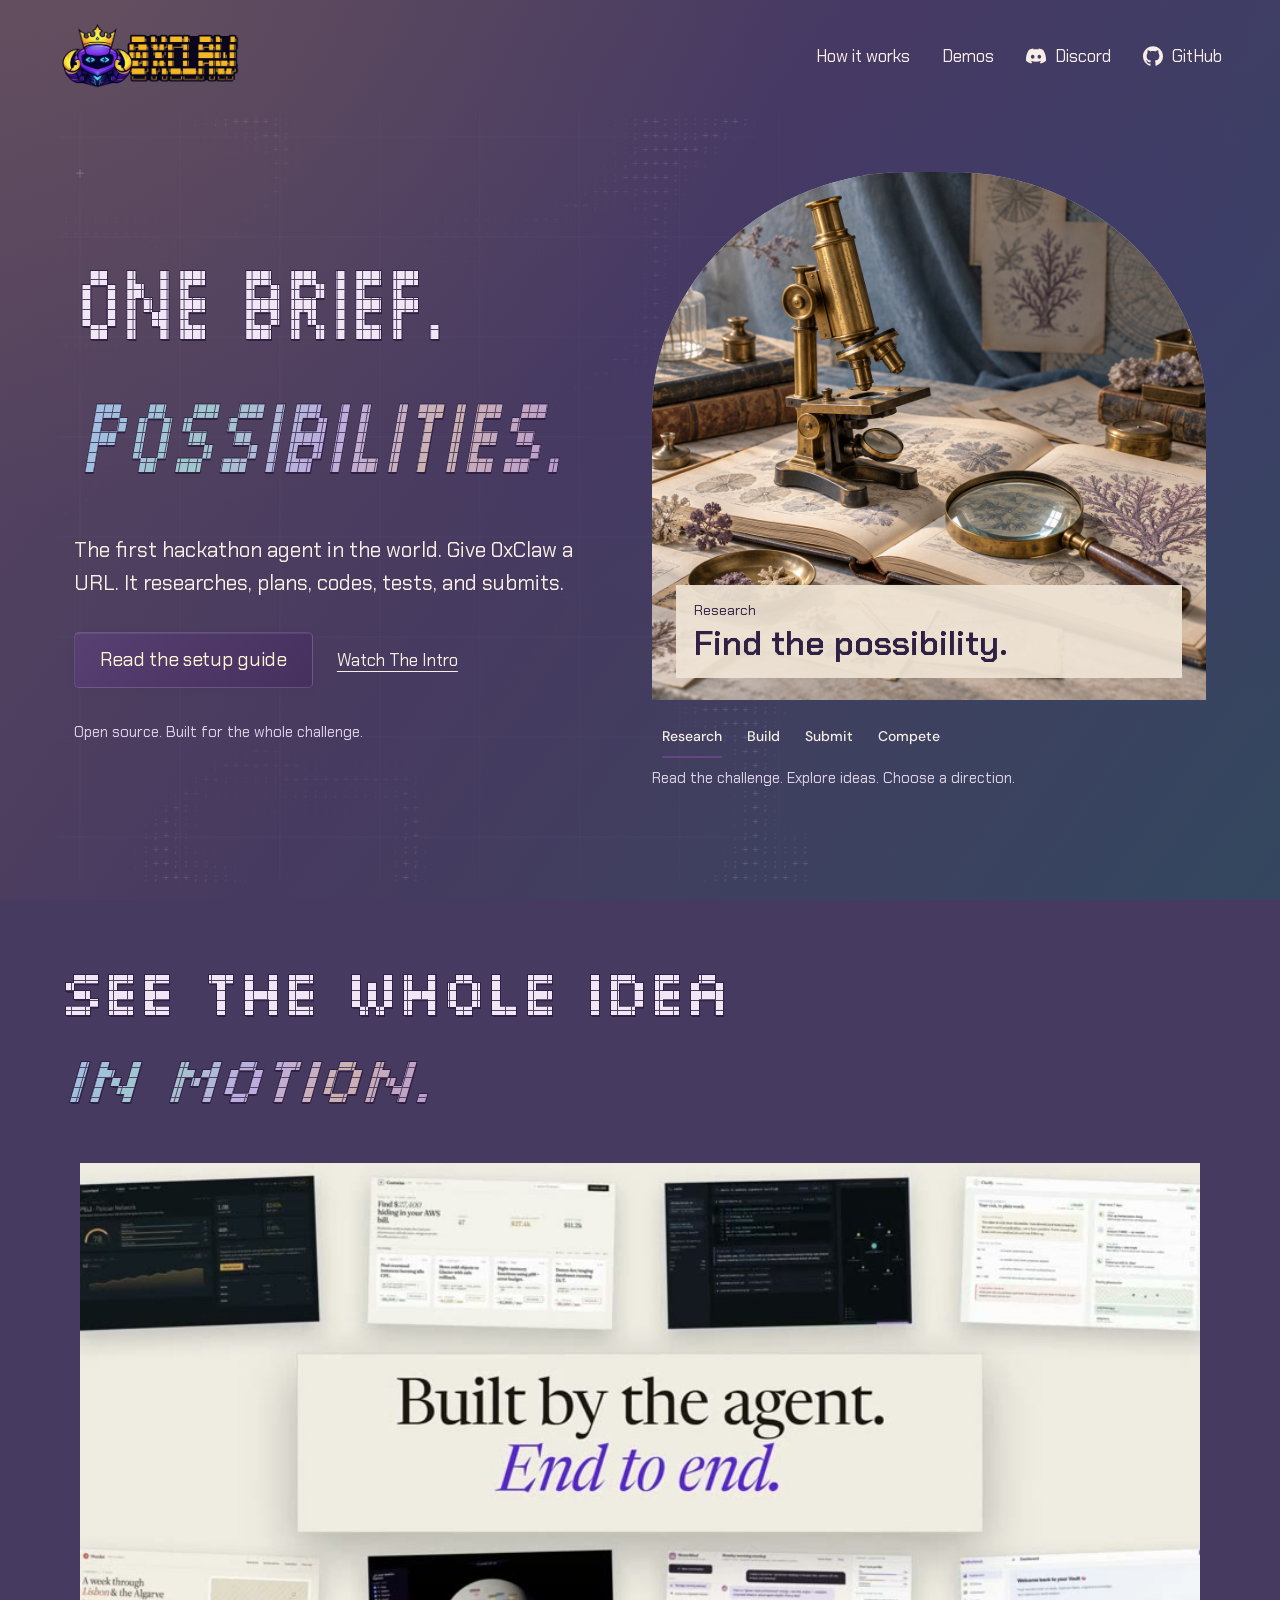
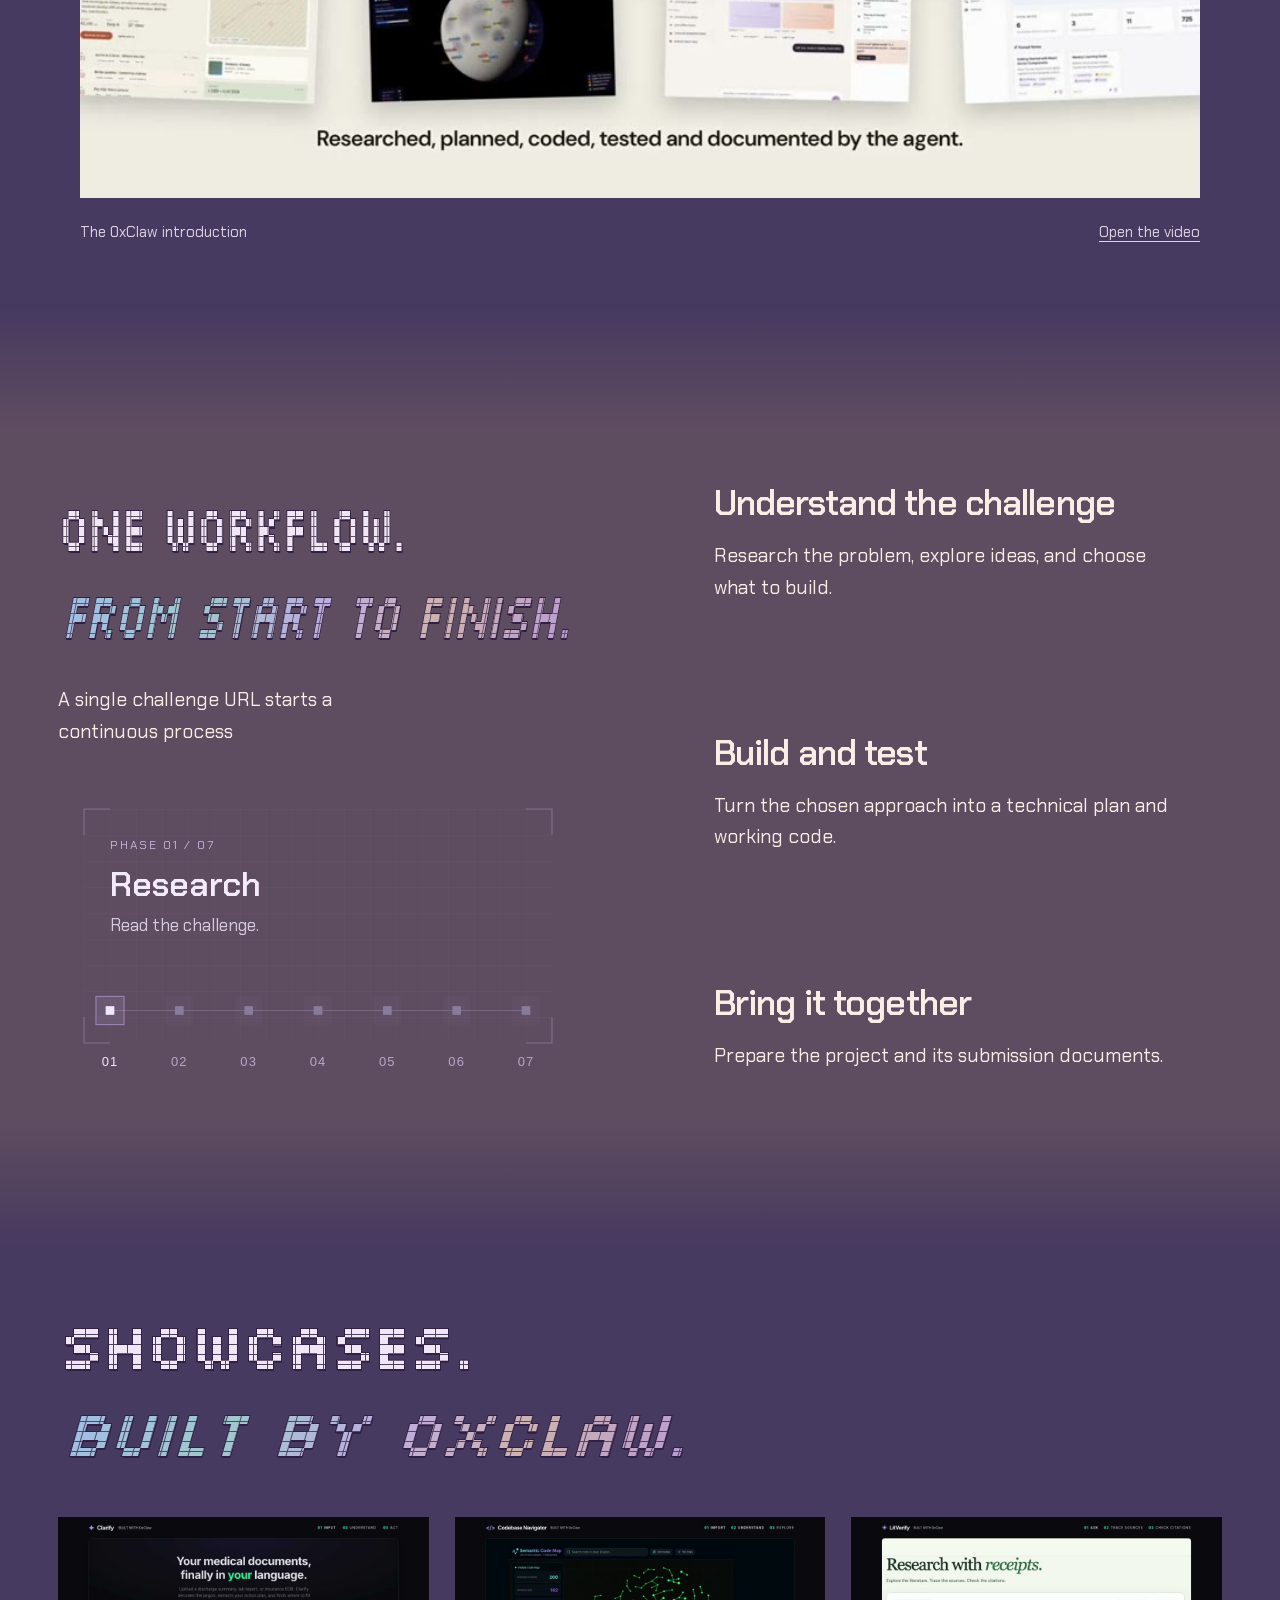
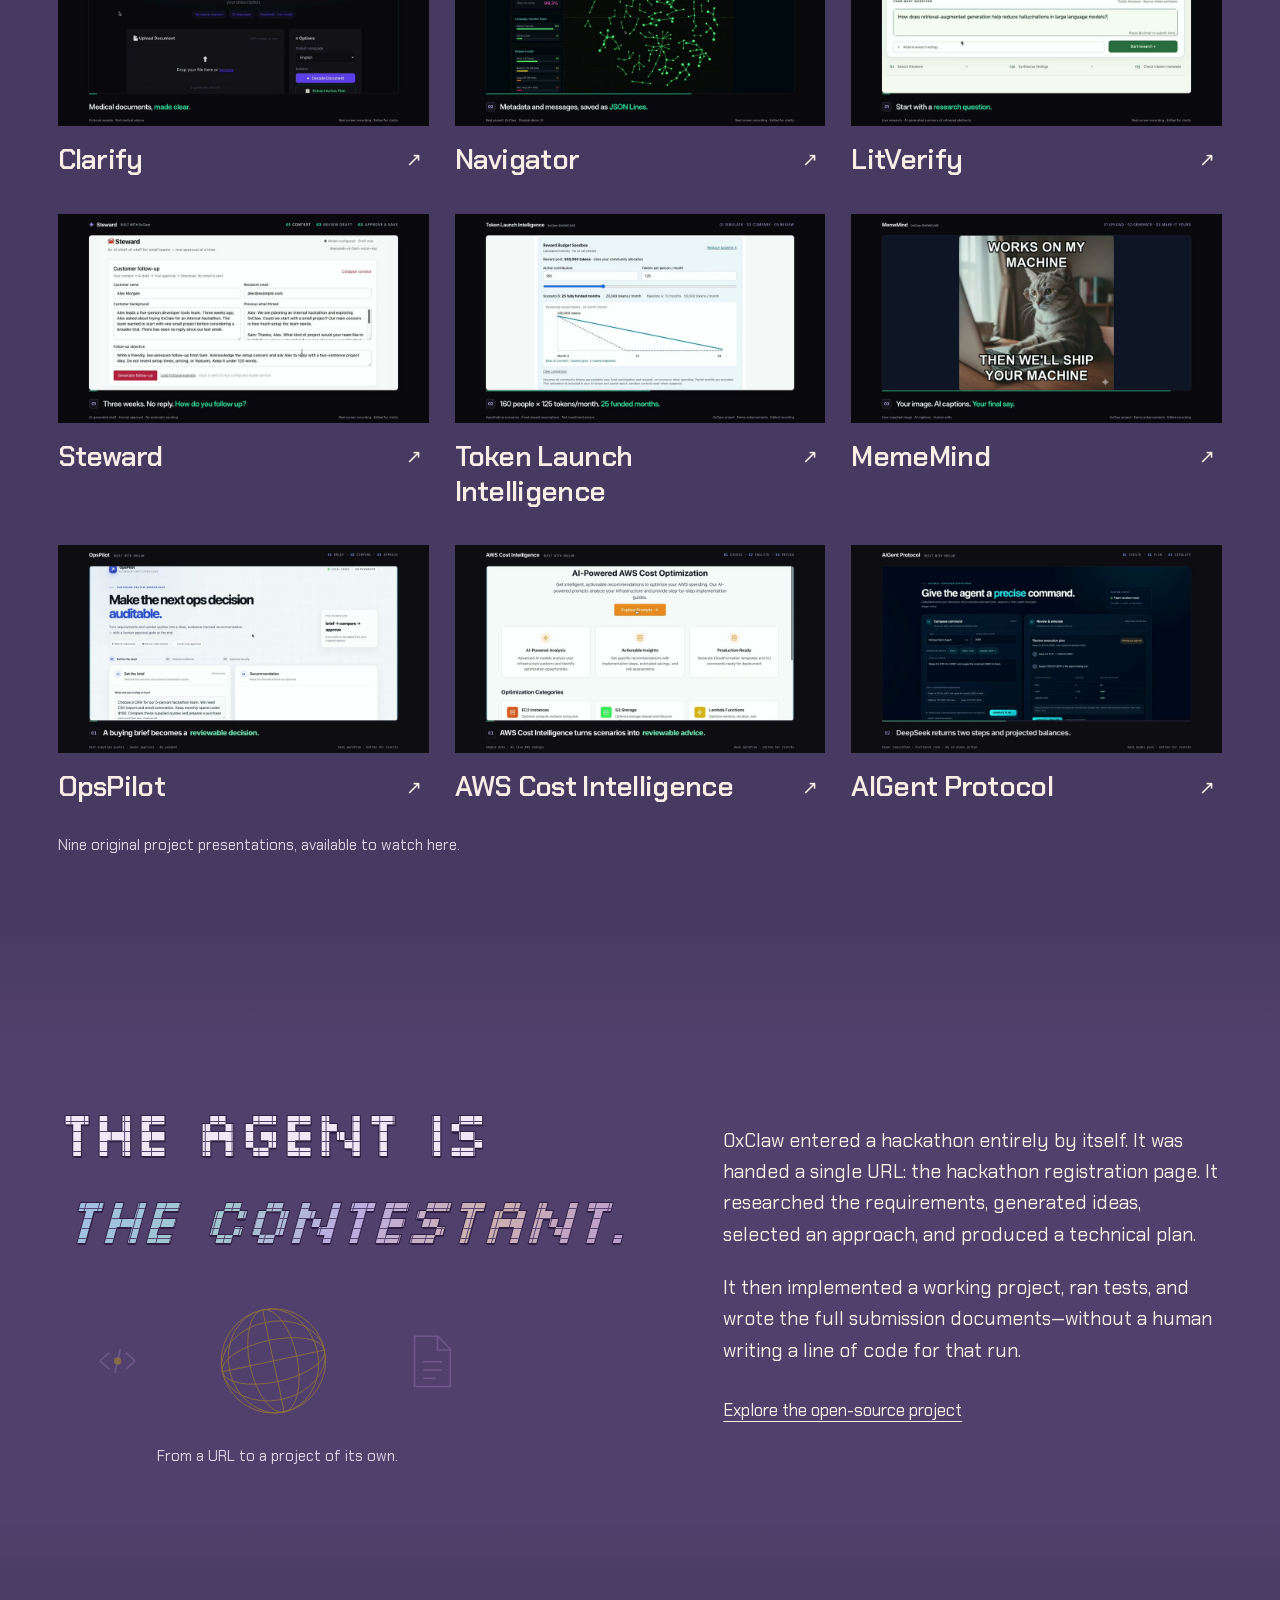
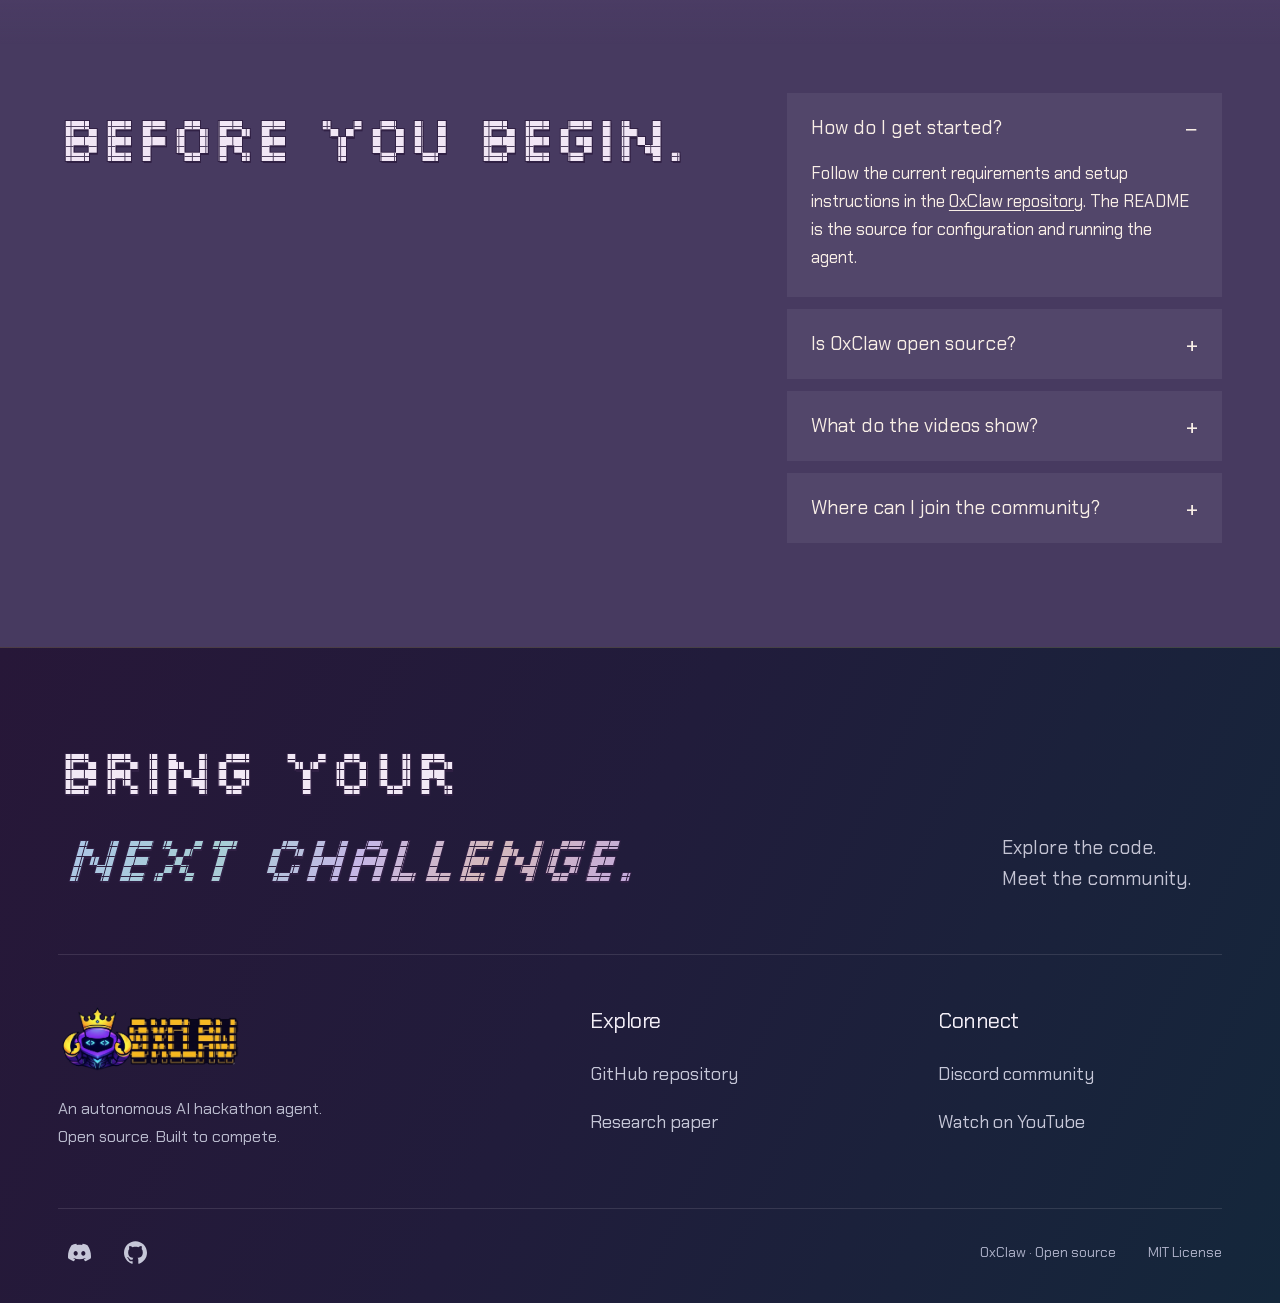
==== commit 2f9216e7: "fix: keep pixel headings readable in forced-colors mode Use system text colors for logo-face glyphs " ====
--- a/index.html
+++ b/index.html
@@ -8,7 +8,7 @@
 <link rel="icon" href="assets/0xclaw_logo.png" type="image/png">
 <link rel="stylesheet" href="redesign.css?v=17">
 <script src="redesign.js?v=18" defer></script>
-<link rel="stylesheet" href="brand.css?v=1">
+<link rel="stylesheet" href="brand.css?v=2">
 <script src="brand.js?v=1" defer></script>
 </head>
 <body data-palette="plum"><a class="skip" href="#main">Skip to content</a>
--- a/brand.css
+++ b/brand.css
@@ -143,3 +143,22 @@
 .signal-workflow .workflow-label>span{display:block;margin-top:9px;color:#d8cbdf;font-size:clamp(13px,1.35vw,18px);font-weight:400;line-height:1.4}
 @media(max-width:700px){.signal-workflow{margin-top:28px}.signal-workflow .workflow-label strong{font-size:clamp(23px,6.4vw,34px)}.signal-workflow .workflow-label small{font-size:10px;letter-spacing:1.5px}.signal-workflow .workflow-label>span{font-size:13px;margin-top:6px}}
 @media(prefers-reduced-motion:reduce){.signal-workflow svg{display:none}.signal-workflow .workflow-labels{position:static;display:grid;width:100%;gap:20px;transform:none}.signal-workflow .workflow-label{opacity:1;transform:none;grid-area:auto;transition:none}.signal-workflow .workflow-label strong{font-size:25px}.signal-workflow .workflow-label small{font-size:11px}}
+
+/* Gradients can be suppressed in high contrast mode; paint the actual glyphs. */
+@media (forced-colors: active) {
+  .logo-face {
+    color: CanvasText !important;
+    -webkit-text-fill-color: CanvasText !important;
+    background: none !important;
+    -webkit-background-clip: border-box !important;
+    background-clip: border-box !important;
+    -webkit-text-stroke: 0 !important;
+    text-shadow: none !important;
+  }
+
+  .logo-lettering::before,
+  .logo-face::before,
+  .logo-face::after {
+    display: none !important;
+  }
+}
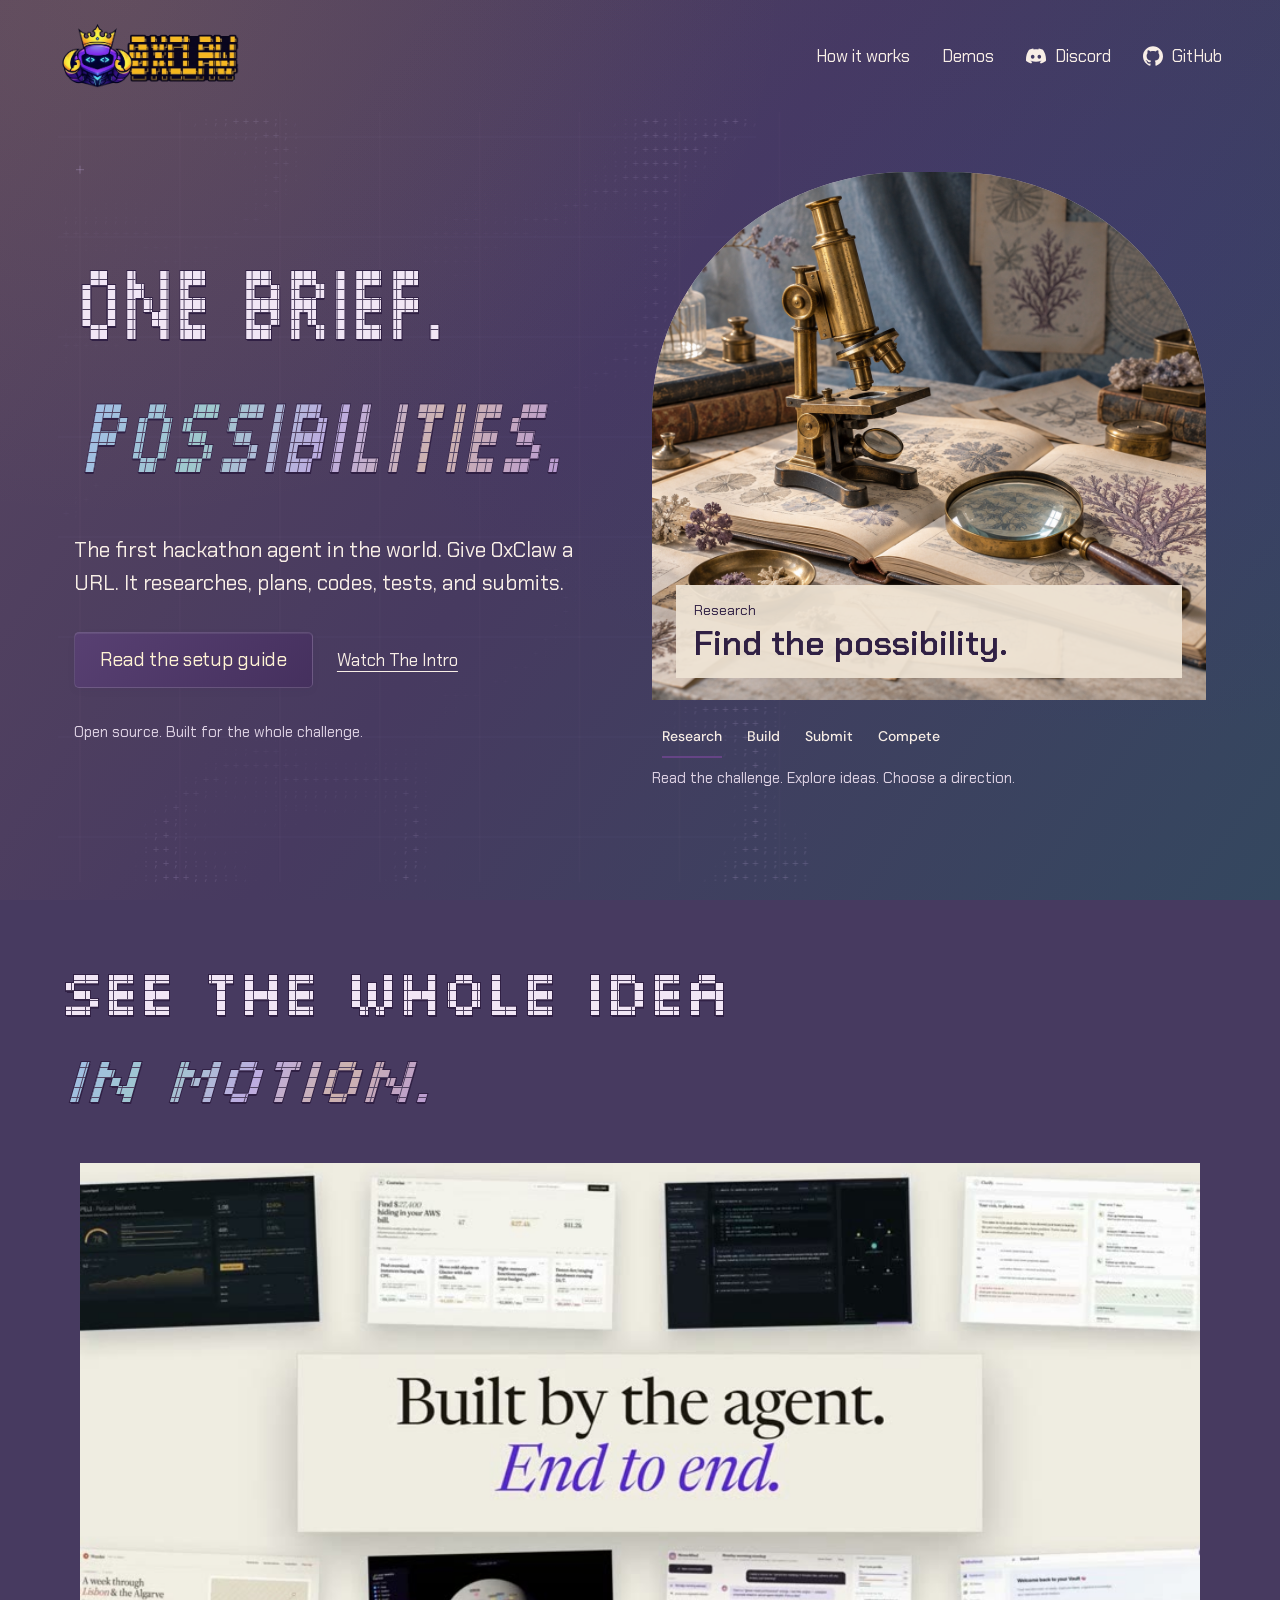
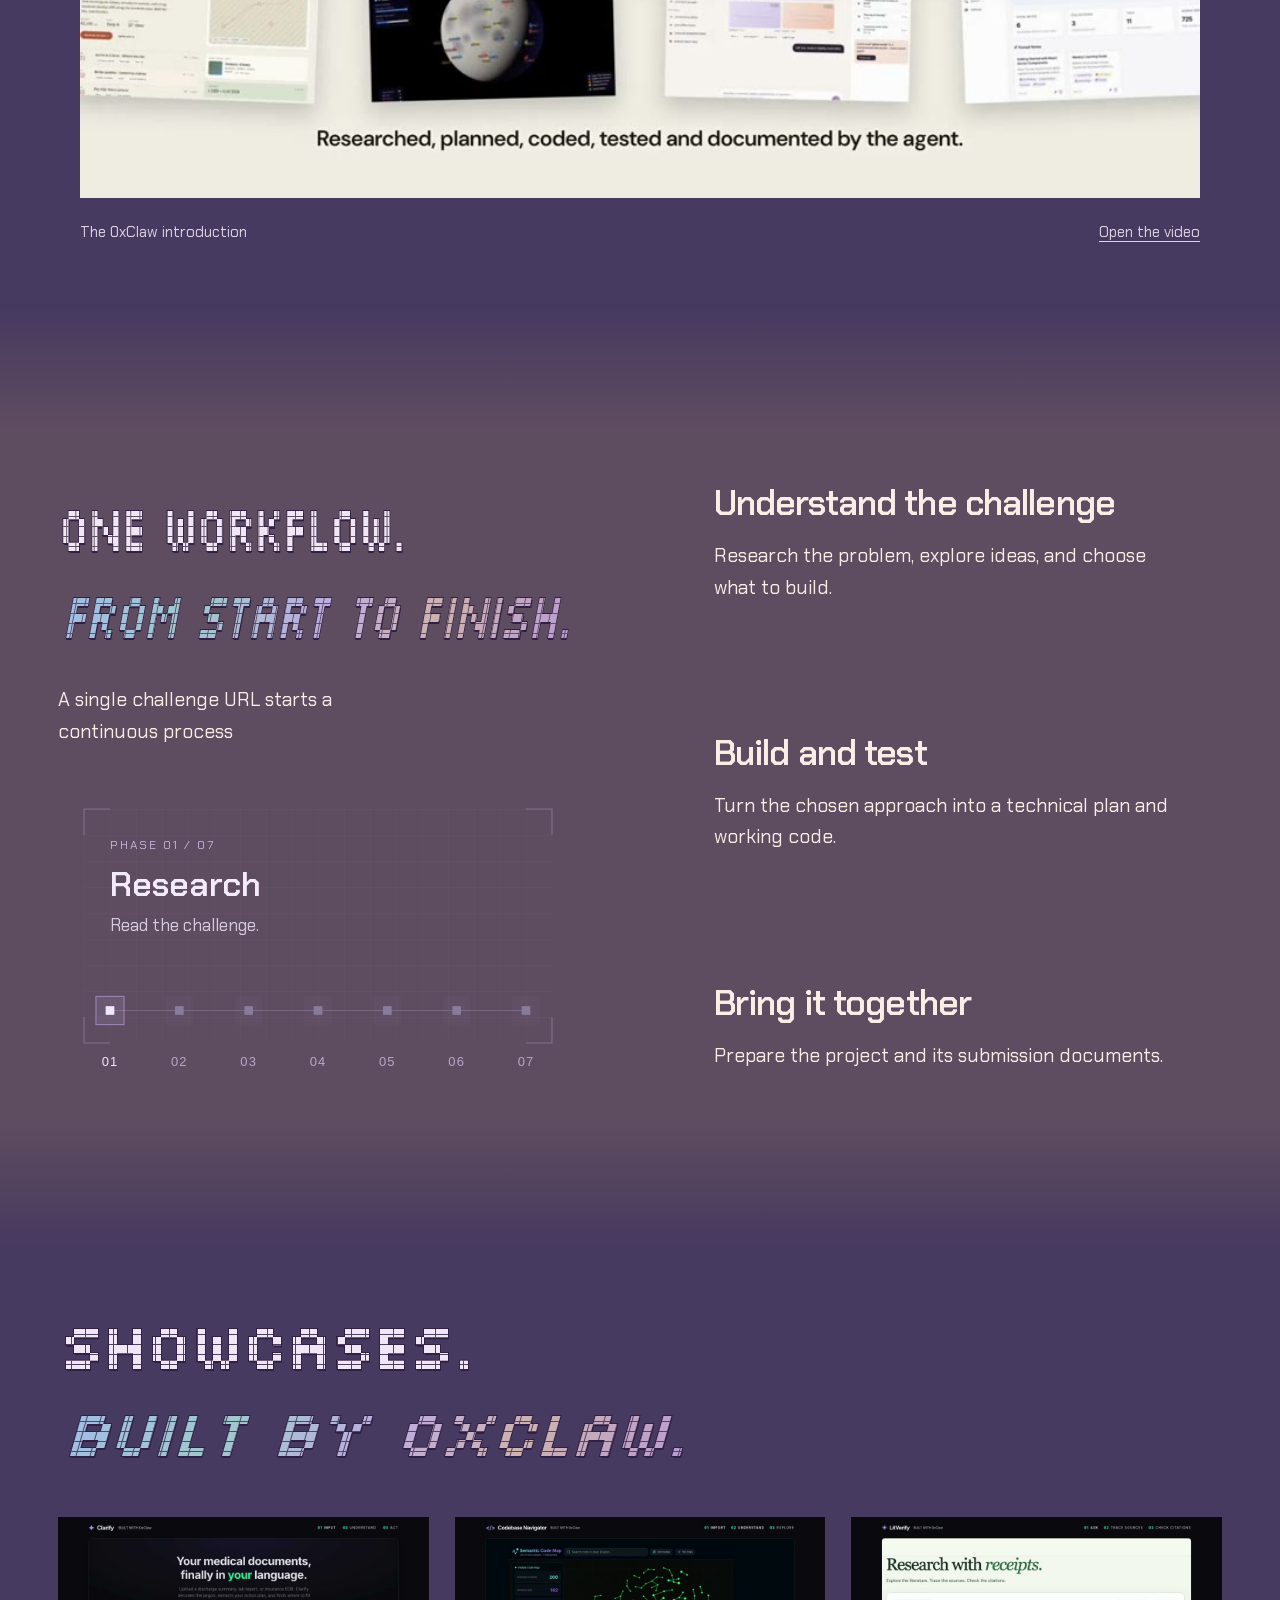
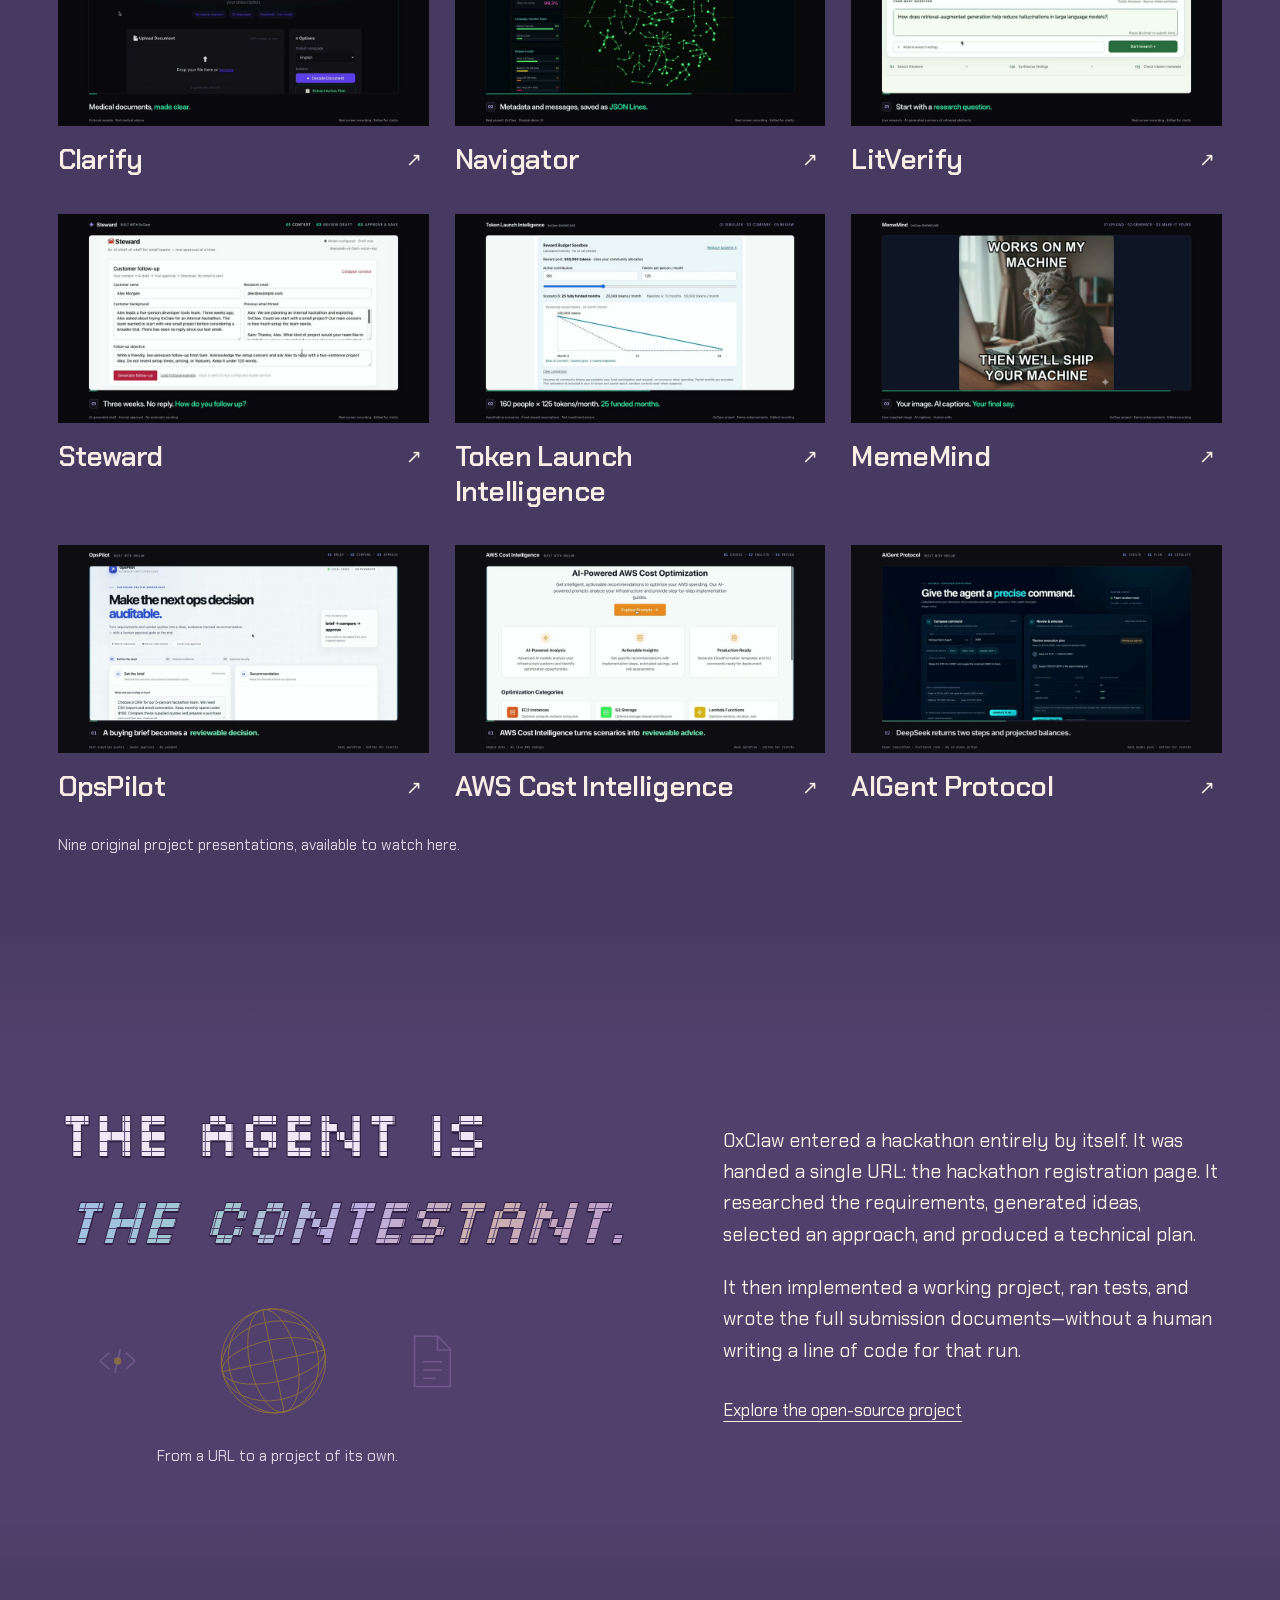
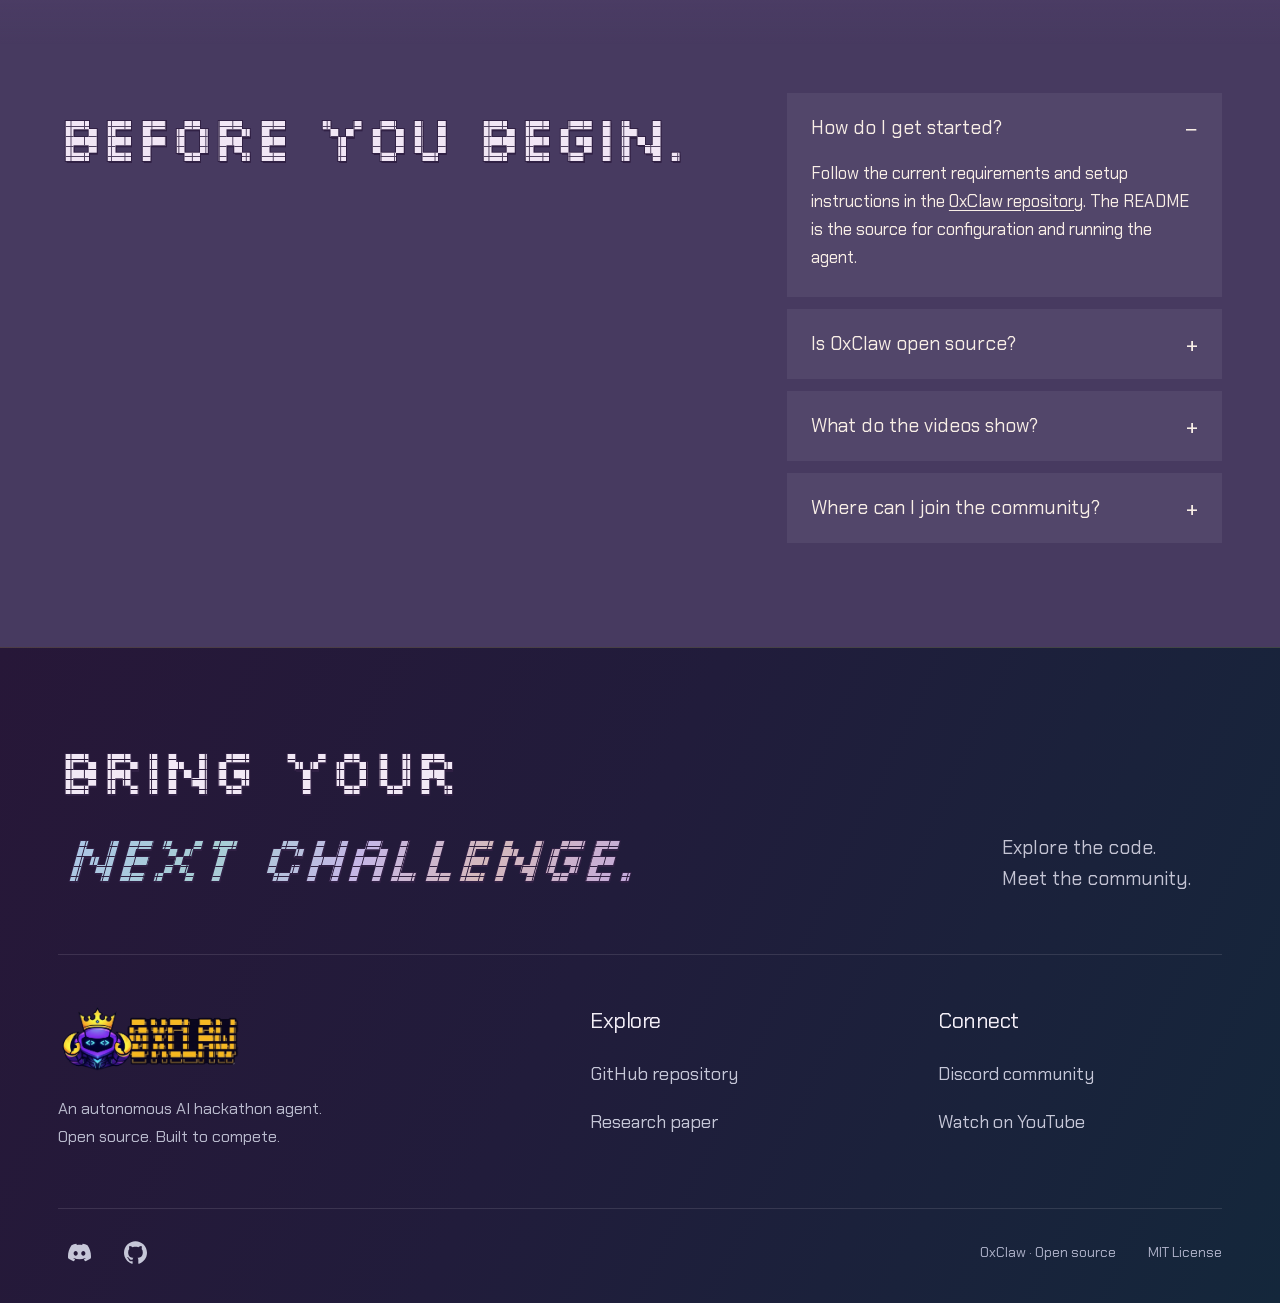
==== commit d7cc1c19: "fix: restore homepage social preview metadata Restore Open Graph and Twitter card titles, descriptio" ====
--- a/index.html
+++ b/index.html
@@ -5,6 +5,22 @@
 <meta name="theme-color" content="#473a60">
 <meta name="description" content="0xClaw is an autonomous AI hackathon agent. Give it a URL. It researches, plans, codes, tests, and submits. Explore the original project demonstrations.">
 <title>0xClaw — The autonomous hackathon agent</title>
+<link rel="canonical" href="https://0xclaw-ai.github.io/">
+<meta property="og:type" content="website">
+<meta property="og:site_name" content="0xClaw">
+<meta property="og:url" content="https://0xclaw-ai.github.io/">
+<meta property="og:title" content="0xClaw — The autonomous hackathon agent">
+<meta property="og:description" content="0xClaw is an autonomous AI hackathon agent. Give it a URL. It researches, plans, codes, tests, and submits. Explore the original project demonstrations.">
+<meta property="og:image" content="https://0xclaw-ai.github.io/assets/0xClaw_combine.png">
+<meta property="og:image:type" content="image/png">
+<meta property="og:image:width" content="837">
+<meta property="og:image:height" content="298">
+<meta property="og:image:alt" content="0xClaw logo with a crowned robot and gold pixel lettering">
+<meta name="twitter:card" content="summary_large_image">
+<meta name="twitter:title" content="0xClaw — The autonomous hackathon agent">
+<meta name="twitter:description" content="0xClaw is an autonomous AI hackathon agent. Give it a URL. It researches, plans, codes, tests, and submits. Explore the original project demonstrations.">
+<meta name="twitter:image" content="https://0xclaw-ai.github.io/assets/0xClaw_combine.png">
+<meta name="twitter:image:alt" content="0xClaw logo with a crowned robot and gold pixel lettering">
 <link rel="icon" href="assets/0xclaw_logo.png" type="image/png">
 <link rel="stylesheet" href="redesign.css?v=17">
 <script src="redesign.js?v=18" defer></script>
@@ -27,4 +43,4 @@
 <nav class="resource-column" aria-label="Project resources"><h3>Explore</h3><a href="https://github.com/0xclaw-ai/0xClaw">GitHub repository</a><a href="https://spiral.imperial.ac.uk/handle/10044/1/139678">Research paper</a></nav>
 <nav class="resource-column" aria-label="Community and video"><h3>Connect</h3><a href="https://discord.gg/rdnYEVdRHe">Discord community</a><a href="https://www.youtube.com/watch?v=jmamrAxRuec">Watch on YouTube</a></nav></div>
 <div class="footer-base"><nav class="footer-socials" aria-label="Social links"><a class="social-link" href="https://discord.gg/rdnYEVdRHe" aria-label="Discord"><svg class="social-icon" aria-hidden="true" focusable="false" fill="currentColor" role="img" viewBox="0 0 24 24" xmlns="http://www.w3.org/2000/svg"><path d="M20.317 4.3698a19.7913 19.7913 0 00-4.8851-1.5152.0741.0741 0 00-.0785.0371c-.211.3753-.4447.8648-.6083 1.2495-1.8447-.2762-3.68-.2762-5.4868 0-.1636-.3933-.4058-.8742-.6177-1.2495a.077.077 0 00-.0785-.037 19.7363 19.7363 0 00-4.8852 1.515.0699.0699 0 00-.0321.0277C.5334 9.0458-.319 13.5799.0992 18.0578a.0824.0824 0 00.0312.0561c2.0528 1.5076 4.0413 2.4228 5.9929 3.0294a.0777.0777 0 00.0842-.0276c.4616-.6304.8731-1.2952 1.226-1.9942a.076.076 0 00-.0416-.1057c-.6528-.2476-1.2743-.5495-1.8722-.8923a.077.077 0 01-.0076-.1277c.1258-.0943.2517-.1923.3718-.2914a.0743.0743 0 01.0776-.0105c3.9278 1.7933 8.18 1.7933 12.0614 0a.0739.0739 0 01.0785.0095c.1202.099.246.1981.3728.2924a.077.077 0 01-.0066.1276 12.2986 12.2986 0 01-1.873.8914.0766.0766 0 00-.0407.1067c.3604.698.7719 1.3628 1.225 1.9932a.076.076 0 00.0842.0286c1.961-.6067 3.9495-1.5219 6.0023-3.0294a.077.077 0 00.0313-.0552c.5004-5.177-.8382-9.6739-3.5485-13.6604a.061.061 0 00-.0312-.0286zM8.02 15.3312c-1.1825 0-2.1569-1.0857-2.1569-2.419 0-1.3332.9555-2.4189 2.157-2.4189 1.2108 0 2.1757 1.0952 2.1568 2.419 0 1.3332-.9555 2.4189-2.1569 2.4189zm7.9748 0c-1.1825 0-2.1569-1.0857-2.1569-2.419 0-1.3332.9554-2.4189 2.1569-2.4189 1.2108 0 2.1757 1.0952 2.1568 2.419 0 1.3332-.946 2.4189-2.1568 2.4189Z"/></svg></a><a class="social-link" href="https://github.com/0xclaw-ai/0xClaw" aria-label="Github"><svg class="social-icon" aria-hidden="true" focusable="false" fill="currentColor" role="img" viewBox="0 0 24 24" xmlns="http://www.w3.org/2000/svg"><path d="M12 .297c-6.63 0-12 5.373-12 12 0 5.303 3.438 9.8 8.205 11.385.6.113.82-.258.82-.577 0-.285-.01-1.04-.015-2.04-3.338.724-4.042-1.61-4.042-1.61C4.422 18.07 3.633 17.7 3.633 17.7c-1.087-.744.084-.729.084-.729 1.205.084 1.838 1.236 1.838 1.236 1.07 1.835 2.809 1.305 3.495.998.108-.776.417-1.305.76-1.605-2.665-.3-5.466-1.332-5.466-5.93 0-1.31.465-2.38 1.235-3.22-.135-.303-.54-1.523.105-3.176 0 0 1.005-.322 3.3 1.23.96-.267 1.98-.399 3-.405 1.02.006 2.04.138 3 .405 2.28-1.552 3.285-1.23 3.285-1.23.645 1.653.24 2.873.12 3.176.765.84 1.23 1.91 1.23 3.22 0 4.61-2.805 5.625-5.475 5.92.42.36.81 1.096.81 2.22 0 1.606-.015 2.896-.015 3.286 0 .315.21.69.825.57C20.565 22.092 24 17.592 24 12.297c0-6.627-5.373-12-12-12"/></svg></a></nav><p>0xClaw · Open source</p><a href="https://github.com/0xclaw-ai/0xClaw/blob/master/LICENSE">MIT License</a></div>
-</div></footer></body></html>+</div></footer></body></html>
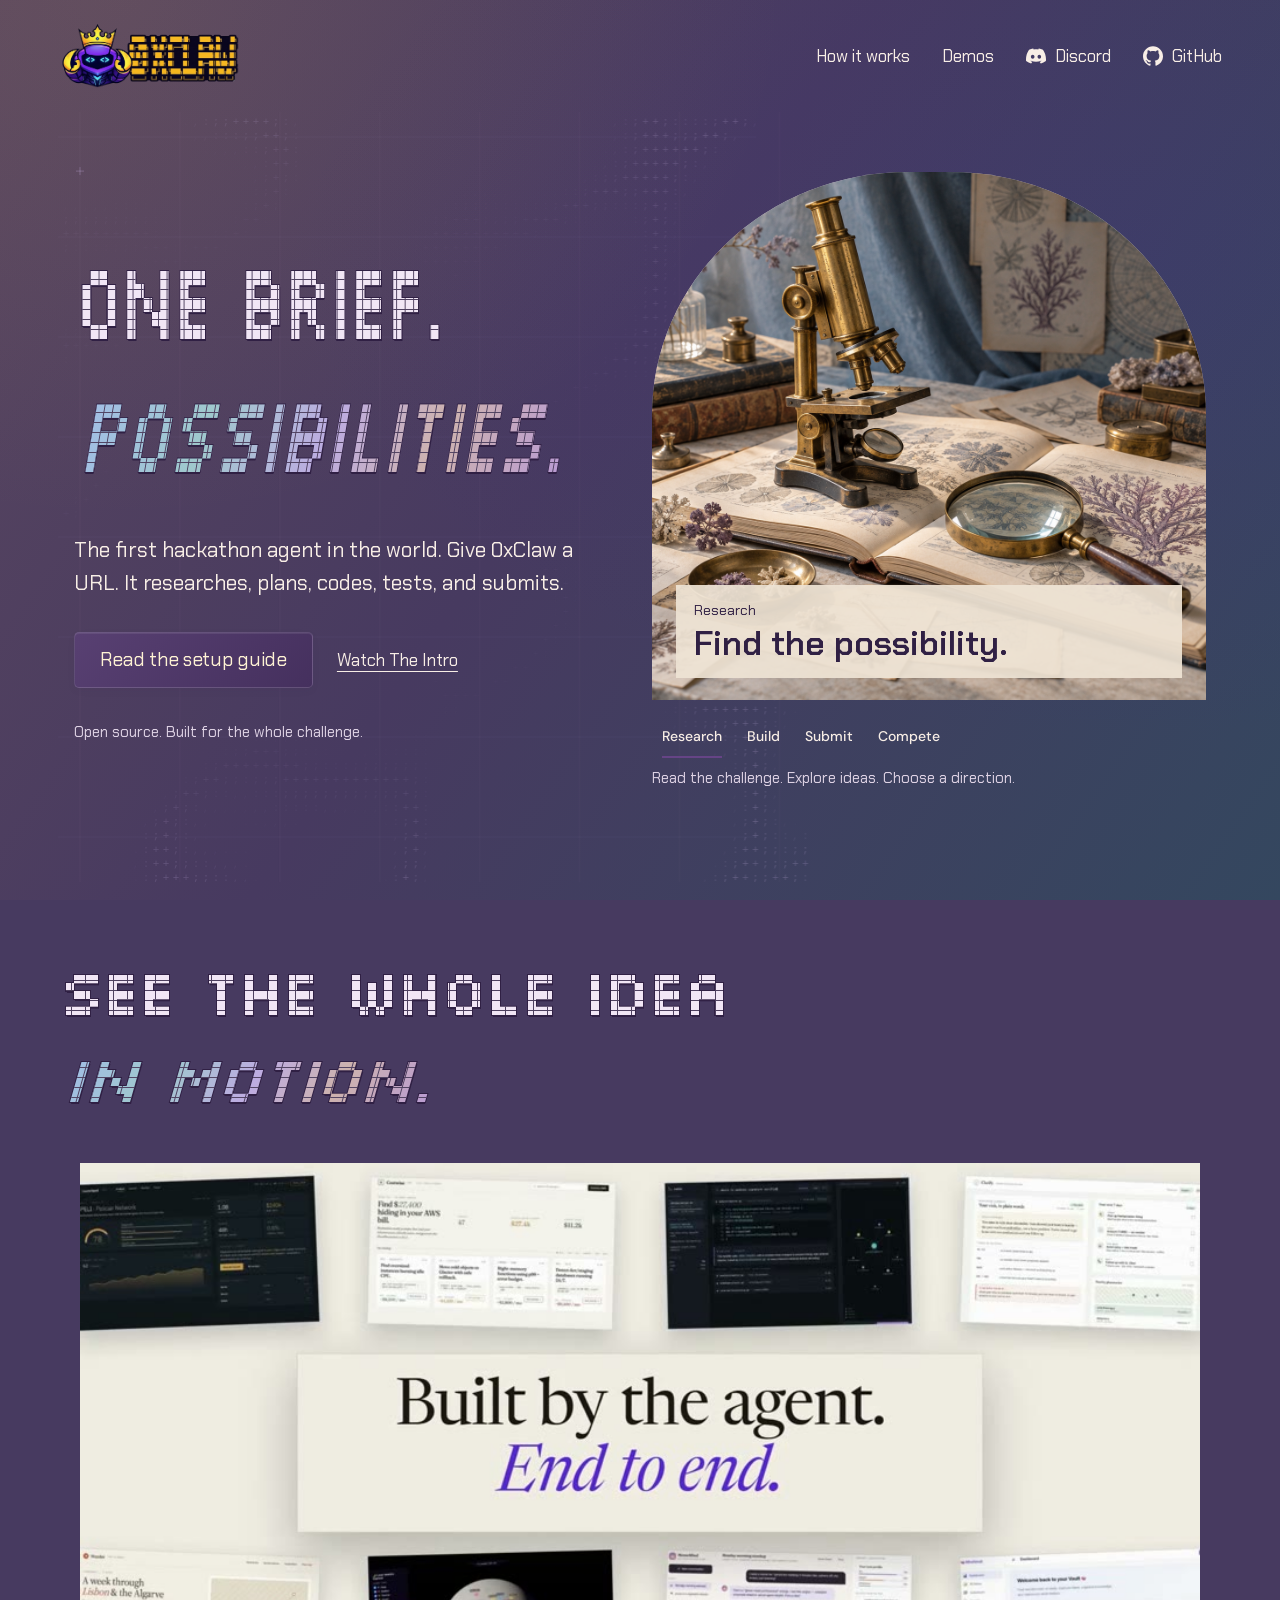
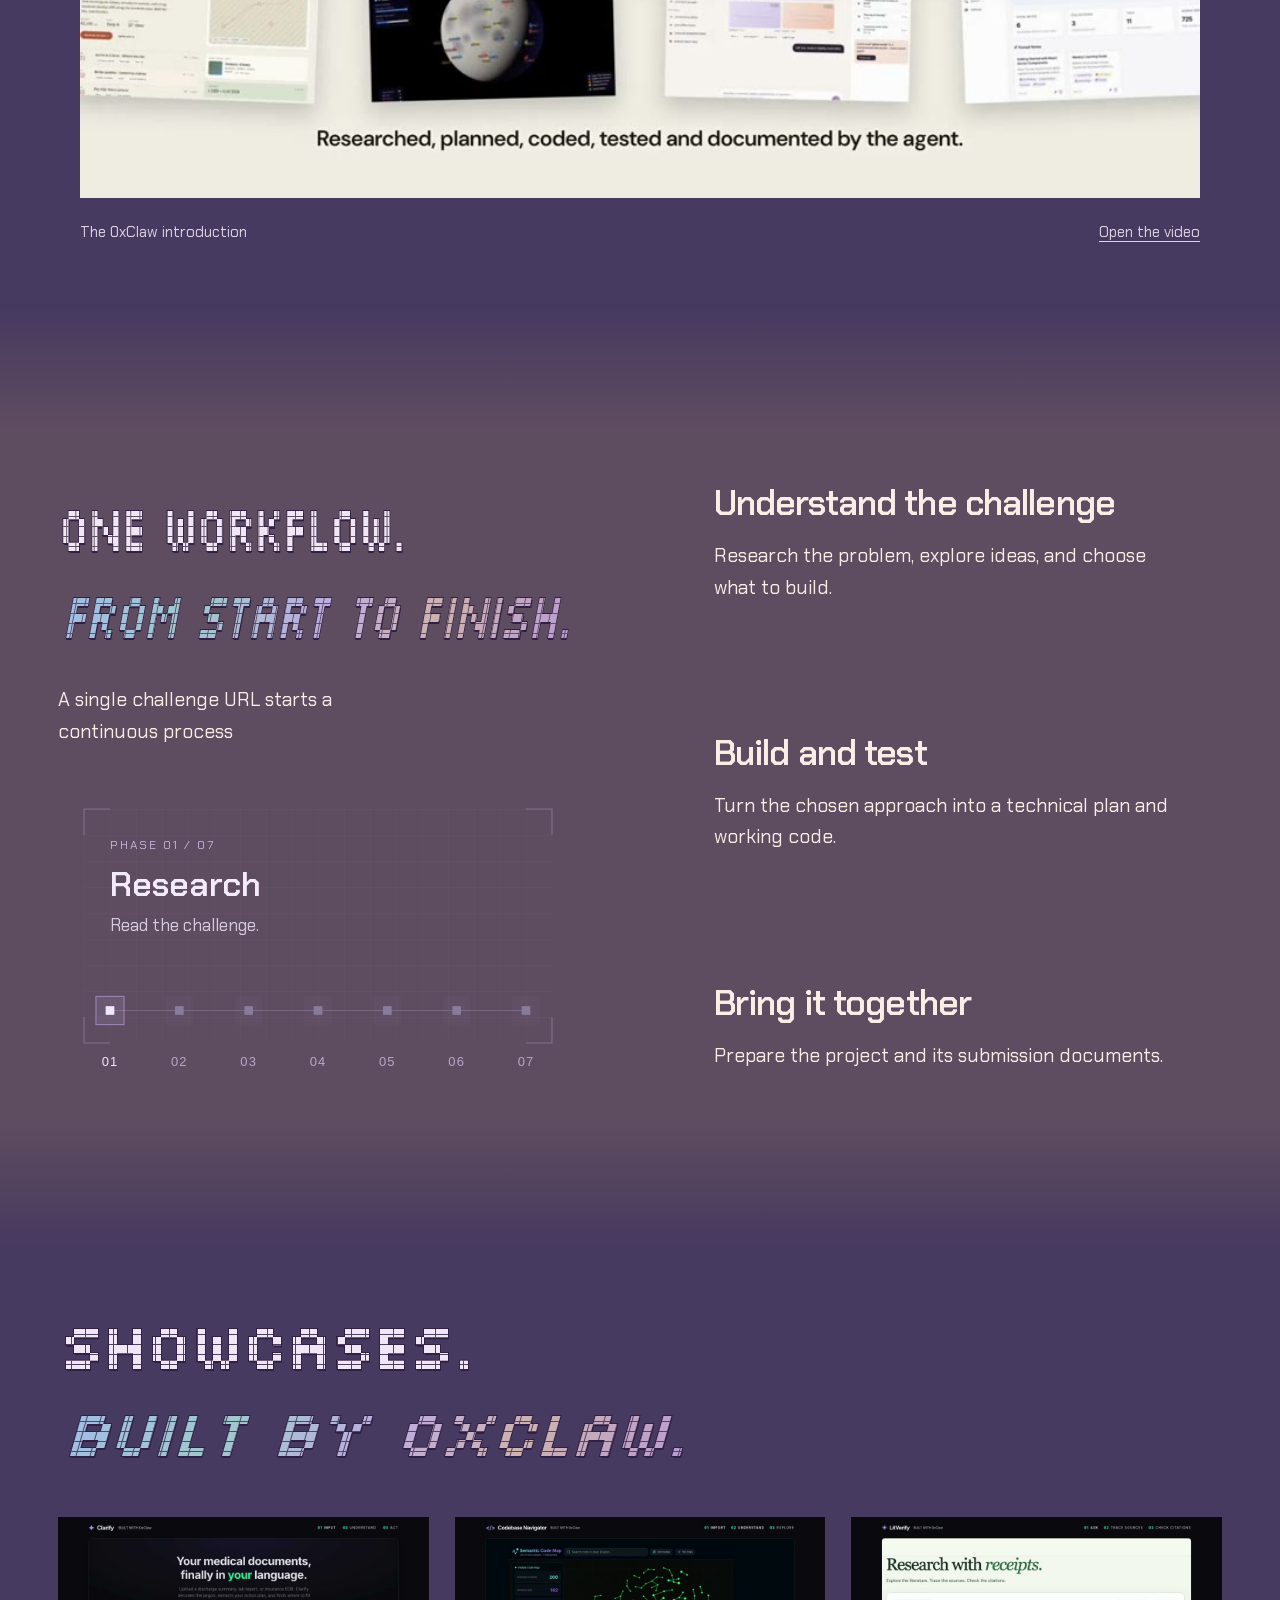
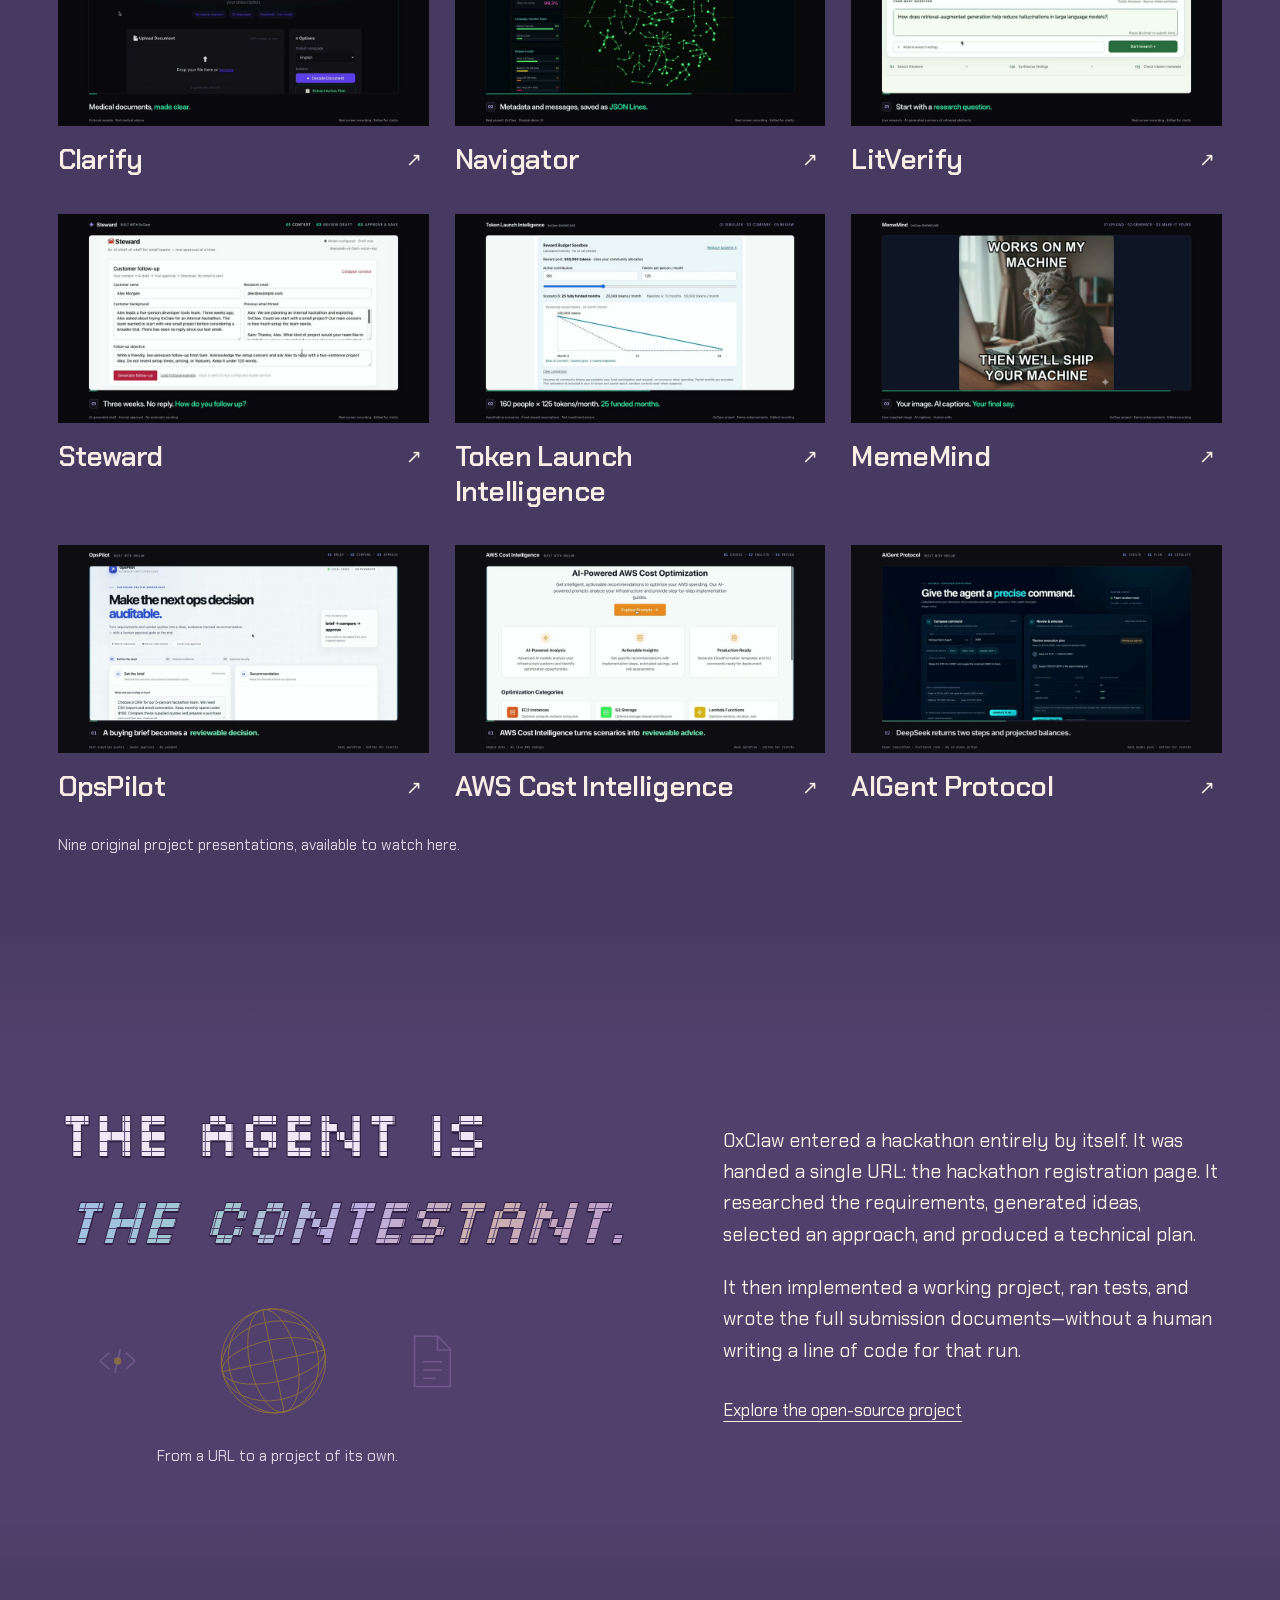
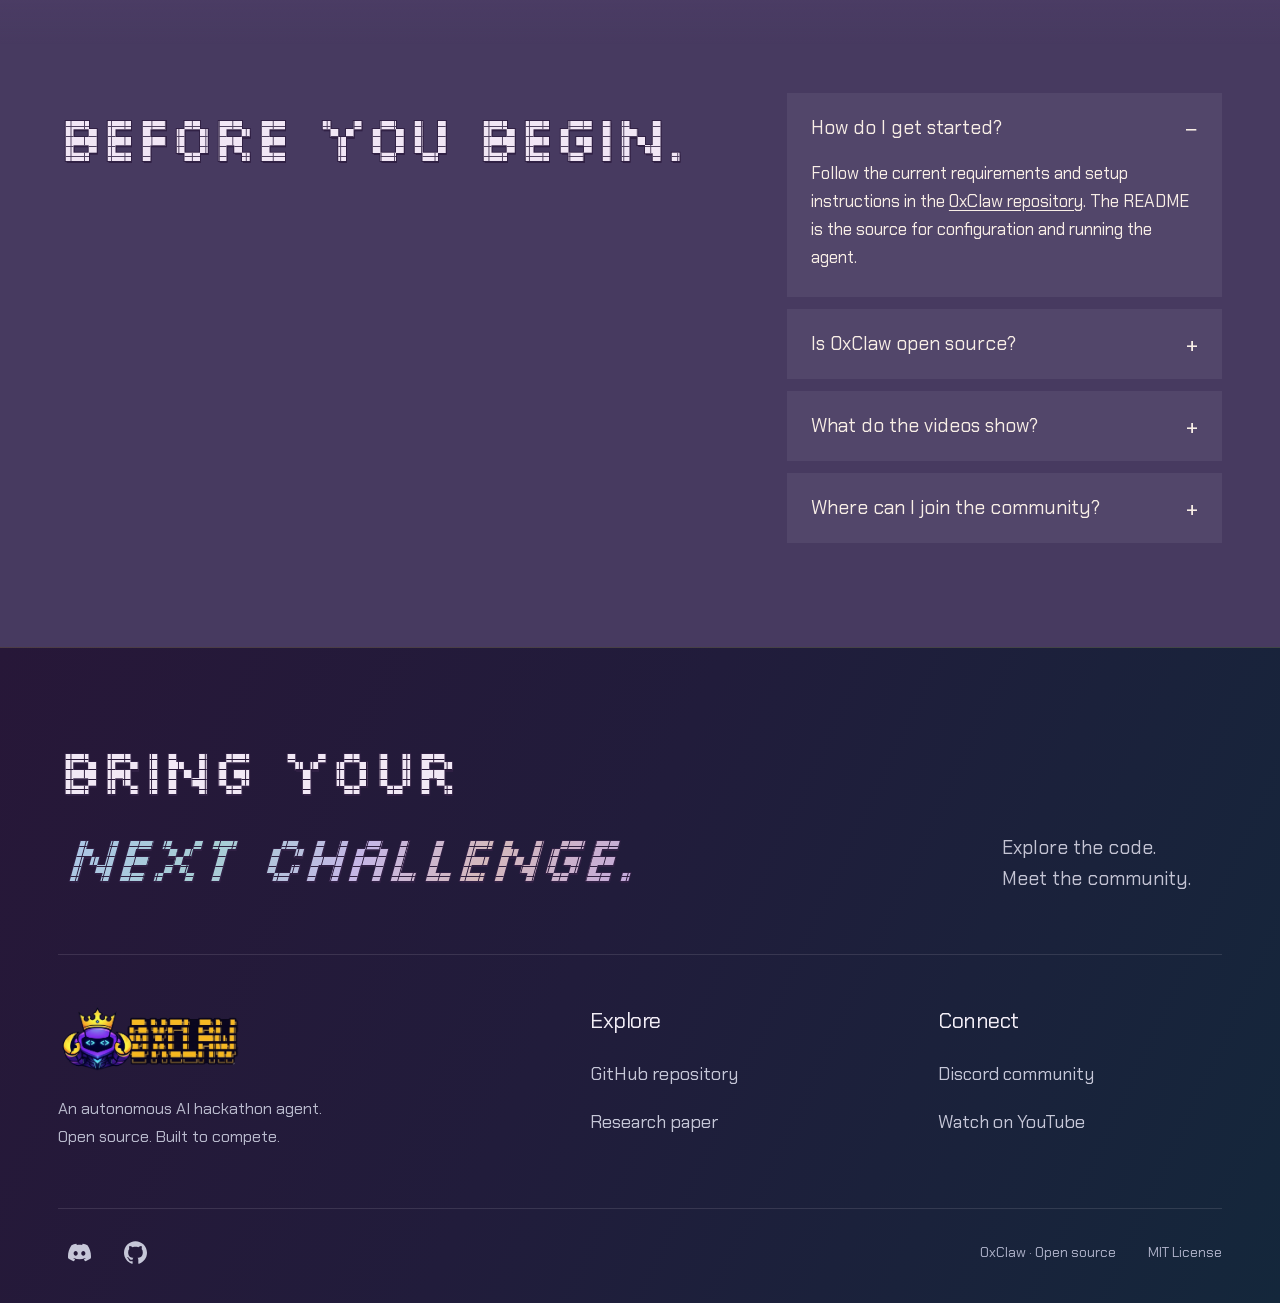
==== commit 7a6d6247: "fix: link header and footer logos to the project repository Replace empty fragment links with the 0x" ====
--- a/index.html
+++ b/index.html
@@ -28,7 +28,7 @@
 <script src="brand.js?v=1" defer></script>
 </head>
 <body data-palette="plum"><a class="skip" href="#main">Skip to content</a>
-<header class="site-header frame"><a class="brand" href="#" aria-label="0xClaw home"><img src="assets/0xClaw_combine.png" alt="0xClaw" width="836" height="294"></a><nav aria-label="Main navigation"><a href="#how-it-works">How it works</a><a href="#project-videos">Demos</a><a class="social-link" href="https://discord.gg/rdnYEVdRHe"><svg class="social-icon" aria-hidden="true" focusable="false" fill="currentColor" role="img" viewBox="0 0 24 24" xmlns="http://www.w3.org/2000/svg"><path d="M20.317 4.3698a19.7913 19.7913 0 00-4.8851-1.5152.0741.0741 0 00-.0785.0371c-.211.3753-.4447.8648-.6083 1.2495-1.8447-.2762-3.68-.2762-5.4868 0-.1636-.3933-.4058-.8742-.6177-1.2495a.077.077 0 00-.0785-.037 19.7363 19.7363 0 00-4.8852 1.515.0699.0699 0 00-.0321.0277C.5334 9.0458-.319 13.5799.0992 18.0578a.0824.0824 0 00.0312.0561c2.0528 1.5076 4.0413 2.4228 5.9929 3.0294a.0777.0777 0 00.0842-.0276c.4616-.6304.8731-1.2952 1.226-1.9942a.076.076 0 00-.0416-.1057c-.6528-.2476-1.2743-.5495-1.8722-.8923a.077.077 0 01-.0076-.1277c.1258-.0943.2517-.1923.3718-.2914a.0743.0743 0 01.0776-.0105c3.9278 1.7933 8.18 1.7933 12.0614 0a.0739.0739 0 01.0785.0095c.1202.099.246.1981.3728.2924a.077.077 0 01-.0066.1276 12.2986 12.2986 0 01-1.873.8914.0766.0766 0 00-.0407.1067c.3604.698.7719 1.3628 1.225 1.9932a.076.076 0 00.0842.0286c1.961-.6067 3.9495-1.5219 6.0023-3.0294a.077.077 0 00.0313-.0552c.5004-5.177-.8382-9.6739-3.5485-13.6604a.061.061 0 00-.0312-.0286zM8.02 15.3312c-1.1825 0-2.1569-1.0857-2.1569-2.419 0-1.3332.9555-2.4189 2.157-2.4189 1.2108 0 2.1757 1.0952 2.1568 2.419 0 1.3332-.9555 2.4189-2.1569 2.4189zm7.9748 0c-1.1825 0-2.1569-1.0857-2.1569-2.419 0-1.3332.9554-2.4189 2.1569-2.4189 1.2108 0 2.1757 1.0952 2.1568 2.419 0 1.3332-.946 2.4189-2.1568 2.4189Z"/></svg><span>Discord</span></a><a class="social-link" href="https://github.com/0xclaw-ai/0xClaw"><svg class="social-icon" aria-hidden="true" focusable="false" fill="currentColor" role="img" viewBox="0 0 24 24" xmlns="http://www.w3.org/2000/svg"><path d="M12 .297c-6.63 0-12 5.373-12 12 0 5.303 3.438 9.8 8.205 11.385.6.113.82-.258.82-.577 0-.285-.01-1.04-.015-2.04-3.338.724-4.042-1.61-4.042-1.61C4.422 18.07 3.633 17.7 3.633 17.7c-1.087-.744.084-.729.084-.729 1.205.084 1.838 1.236 1.838 1.236 1.07 1.835 2.809 1.305 3.495.998.108-.776.417-1.305.76-1.605-2.665-.3-5.466-1.332-5.466-5.93 0-1.31.465-2.38 1.235-3.22-.135-.303-.54-1.523.105-3.176 0 0 1.005-.322 3.3 1.23.96-.267 1.98-.399 3-.405 1.02.006 2.04.138 3 .405 2.28-1.552 3.285-1.23 3.285-1.23.645 1.653.24 2.873.12 3.176.765.84 1.23 1.91 1.23 3.22 0 4.61-2.805 5.625-5.475 5.92.42.36.81 1.096.81 2.22 0 1.606-.015 2.896-.015 3.286 0 .315.21.69.825.57C20.565 22.092 24 17.592 24 12.297c0-6.627-5.373-12-12-12"/></svg><span>GitHub</span></a></nav></header>
+<header class="site-header frame"><a class="brand" href="https://github.com/0xclaw-ai/0xClaw" aria-label="0xClaw GitHub repository"><img src="assets/0xClaw_combine.png" alt="0xClaw" width="836" height="294"></a><nav aria-label="Main navigation"><a href="#how-it-works">How it works</a><a href="#project-videos">Demos</a><a class="social-link" href="https://discord.gg/rdnYEVdRHe"><svg class="social-icon" aria-hidden="true" focusable="false" fill="currentColor" role="img" viewBox="0 0 24 24" xmlns="http://www.w3.org/2000/svg"><path d="M20.317 4.3698a19.7913 19.7913 0 00-4.8851-1.5152.0741.0741 0 00-.0785.0371c-.211.3753-.4447.8648-.6083 1.2495-1.8447-.2762-3.68-.2762-5.4868 0-.1636-.3933-.4058-.8742-.6177-1.2495a.077.077 0 00-.0785-.037 19.7363 19.7363 0 00-4.8852 1.515.0699.0699 0 00-.0321.0277C.5334 9.0458-.319 13.5799.0992 18.0578a.0824.0824 0 00.0312.0561c2.0528 1.5076 4.0413 2.4228 5.9929 3.0294a.0777.0777 0 00.0842-.0276c.4616-.6304.8731-1.2952 1.226-1.9942a.076.076 0 00-.0416-.1057c-.6528-.2476-1.2743-.5495-1.8722-.8923a.077.077 0 01-.0076-.1277c.1258-.0943.2517-.1923.3718-.2914a.0743.0743 0 01.0776-.0105c3.9278 1.7933 8.18 1.7933 12.0614 0a.0739.0739 0 01.0785.0095c.1202.099.246.1981.3728.2924a.077.077 0 01-.0066.1276 12.2986 12.2986 0 01-1.873.8914.0766.0766 0 00-.0407.1067c.3604.698.7719 1.3628 1.225 1.9932a.076.076 0 00.0842.0286c1.961-.6067 3.9495-1.5219 6.0023-3.0294a.077.077 0 00.0313-.0552c.5004-5.177-.8382-9.6739-3.5485-13.6604a.061.061 0 00-.0312-.0286zM8.02 15.3312c-1.1825 0-2.1569-1.0857-2.1569-2.419 0-1.3332.9555-2.4189 2.157-2.4189 1.2108 0 2.1757 1.0952 2.1568 2.419 0 1.3332-.9555 2.4189-2.1569 2.4189zm7.9748 0c-1.1825 0-2.1569-1.0857-2.1569-2.419 0-1.3332.9554-2.4189 2.1569-2.4189 1.2108 0 2.1757 1.0952 2.1568 2.419 0 1.3332-.946 2.4189-2.1568 2.4189Z"/></svg><span>Discord</span></a><a class="social-link" href="https://github.com/0xclaw-ai/0xClaw"><svg class="social-icon" aria-hidden="true" focusable="false" fill="currentColor" role="img" viewBox="0 0 24 24" xmlns="http://www.w3.org/2000/svg"><path d="M12 .297c-6.63 0-12 5.373-12 12 0 5.303 3.438 9.8 8.205 11.385.6.113.82-.258.82-.577 0-.285-.01-1.04-.015-2.04-3.338.724-4.042-1.61-4.042-1.61C4.422 18.07 3.633 17.7 3.633 17.7c-1.087-.744.084-.729.084-.729 1.205.084 1.838 1.236 1.838 1.236 1.07 1.835 2.809 1.305 3.495.998.108-.776.417-1.305.76-1.605-2.665-.3-5.466-1.332-5.466-5.93 0-1.31.465-2.38 1.235-3.22-.135-.303-.54-1.523.105-3.176 0 0 1.005-.322 3.3 1.23.96-.267 1.98-.399 3-.405 1.02.006 2.04.138 3 .405 2.28-1.552 3.285-1.23 3.285-1.23.645 1.653.24 2.873.12 3.176.765.84 1.23 1.91 1.23 3.22 0 4.61-2.805 5.625-5.475 5.92.42.36.81 1.096.81 2.22 0 1.606-.015 2.896-.015 3.286 0 .315.21.69.825.57C20.565 22.092 24 17.592 24 12.297c0-6.627-5.373-12-12-12"/></svg><span>GitHub</span></a></nav></header>
 <main id="main">
 <section class="hero frame" aria-labelledby="hero-title"><canvas class="ascii-backdrop" aria-hidden="true"></canvas><div class="hero-copy"><h1 id="hero-title" aria-label="One brief. From possibilities to building and testing, a submission, and a chance at prize money.">One brief.<span class="headline-stack"><span class="headline-stage is-active" data-phase="0" aria-hidden="true" data-ink="Possibilities.">Possibilities.</span><span class="headline-stage" data-phase="1" aria-hidden="true" data-ink="Build &amp; Test">Build &amp; Test</span><span class="headline-stage" data-phase="2" aria-hidden="true" data-ink="A submission.">A submission.</span><span class="headline-stage" data-phase="3" aria-hidden="true" data-ink="Prize money.">Prize money.</span></span></h1><p>The first hackathon agent in the world. Give 0xClaw a URL. It researches, plans, codes, tests, and submits.</p><div class="actions"><a class="button" href="https://github.com/0xclaw-ai/0xClaw#readme">Read the setup guide</a><a class="text-link" href="#overview">Watch The Intro</a></div><p class="hero-foot">Open source. Built for the whole challenge.</p></div><figure class="hero-art" data-stage="0"><div class="art-window"><div class="art-slide is-active" data-phase="0" aria-hidden="false"><img src="assets/stage-research.png" alt="A brass microscope and magnifying glass on an open research atlas." width="1024" height="1024" fetchpriority="high"><div class="art-label"><span>Research</span><strong>Find the possibility.</strong></div></div><div class="art-slide" data-phase="1" aria-hidden="true"><img src="assets/stage-build.png" alt="An antique typesetter, drafting compass, and architectural model on a workbench." width="1024" height="1024" loading="eager"><div class="art-label"><span>Build</span><strong>Give the idea a form.</strong></div></div><div class="art-slide" data-phase="2" aria-hidden="true"><img src="assets/stage-submit.png" alt="An open leather notebook, fountain pen, and tied manuscript ready to present." width="1024" height="1024" loading="eager"><div class="art-label"><span>Submit</span><strong>Bring it all together.</strong></div></div><div class="art-slide" data-phase="3" aria-hidden="true"><img src="assets/stage-compete.png" alt="An antique treasure chest of gold coins beside an engraved trophy and a ribbon-bound award parchment." width="1254" height="1254" loading="eager"><div class="art-label"><span>Compete</span><strong>Build for the prize.</strong></div></div></div><figcaption class="stage-controls"><div role="group" aria-label="Explore the workflow"><button type="button" data-stage-button="0" aria-pressed="true">Research</button><button type="button" data-stage-button="1" aria-pressed="false">Build</button><button type="button" data-stage-button="2" aria-pressed="false">Submit</button><button type="button" data-stage-button="3" aria-pressed="false">Compete</button></div></figcaption><div class="caption-stack"><p class="stage-caption is-active" data-phase="0" aria-hidden="false">Read the challenge. Explore ideas. Choose a direction.</p><p class="stage-caption" data-phase="1" aria-hidden="true">Plan the architecture. Write code. Test and iterate.</p><p class="stage-caption" data-phase="2" aria-hidden="true">Prepare the project and its submission documents.</p><p class="stage-caption" data-phase="3" aria-hidden="true">Let 0xClaw do the work. Compete for hackathon prizes.</p></div></figure></section>
 <section class="overview frame" id="overview" aria-labelledby="overview-title"><div class="section-intro"><h2 id="overview-title">See the whole idea<br><em class="type-accent">in motion.</em></h2></div><figure class="overview-film"><video controls playsinline preload="metadata" poster="assets/newintro-poster.jpg" aria-label="0xClaw overview and project showcases"><source src="assets/newintro.mp4" type="video/mp4"><a href="assets/newintro.mp4">Watch the 0xClaw introduction</a></video><figcaption><span>The 0xClaw introduction</span><a href="assets/newintro.mp4">Open the video</a></figcaption></figure></section>
@@ -39,7 +39,7 @@
 </main>
 <footer class="footer resource-footer" aria-labelledby="footer-title"><div class="frame">
 <div class="footer-heading"><h2 id="footer-title">Bring your<br><em class="type-accent">next challenge.</em></h2><p>Explore the code.<br>Meet the community.</p></div>
-<div class="footer-grid"><div class="footer-identity"><a class="brand" href="#" aria-label="0xClaw — back to top"><img src="assets/0xClaw_combine.png" alt="0xClaw" width="836" height="294" loading="lazy"></a><p>An autonomous AI hackathon agent.<br>Open source. Built to compete.</p></div>
+<div class="footer-grid"><div class="footer-identity"><a class="brand" href="https://github.com/0xclaw-ai/0xClaw" aria-label="0xClaw GitHub repository"><img src="assets/0xClaw_combine.png" alt="0xClaw" width="836" height="294" loading="lazy"></a><p>An autonomous AI hackathon agent.<br>Open source. Built to compete.</p></div>
 <nav class="resource-column" aria-label="Project resources"><h3>Explore</h3><a href="https://github.com/0xclaw-ai/0xClaw">GitHub repository</a><a href="https://spiral.imperial.ac.uk/handle/10044/1/139678">Research paper</a></nav>
 <nav class="resource-column" aria-label="Community and video"><h3>Connect</h3><a href="https://discord.gg/rdnYEVdRHe">Discord community</a><a href="https://www.youtube.com/watch?v=jmamrAxRuec">Watch on YouTube</a></nav></div>
 <div class="footer-base"><nav class="footer-socials" aria-label="Social links"><a class="social-link" href="https://discord.gg/rdnYEVdRHe" aria-label="Discord"><svg class="social-icon" aria-hidden="true" focusable="false" fill="currentColor" role="img" viewBox="0 0 24 24" xmlns="http://www.w3.org/2000/svg"><path d="M20.317 4.3698a19.7913 19.7913 0 00-4.8851-1.5152.0741.0741 0 00-.0785.0371c-.211.3753-.4447.8648-.6083 1.2495-1.8447-.2762-3.68-.2762-5.4868 0-.1636-.3933-.4058-.8742-.6177-1.2495a.077.077 0 00-.0785-.037 19.7363 19.7363 0 00-4.8852 1.515.0699.0699 0 00-.0321.0277C.5334 9.0458-.319 13.5799.0992 18.0578a.0824.0824 0 00.0312.0561c2.0528 1.5076 4.0413 2.4228 5.9929 3.0294a.0777.0777 0 00.0842-.0276c.4616-.6304.8731-1.2952 1.226-1.9942a.076.076 0 00-.0416-.1057c-.6528-.2476-1.2743-.5495-1.8722-.8923a.077.077 0 01-.0076-.1277c.1258-.0943.2517-.1923.3718-.2914a.0743.0743 0 01.0776-.0105c3.9278 1.7933 8.18 1.7933 12.0614 0a.0739.0739 0 01.0785.0095c.1202.099.246.1981.3728.2924a.077.077 0 01-.0066.1276 12.2986 12.2986 0 01-1.873.8914.0766.0766 0 00-.0407.1067c.3604.698.7719 1.3628 1.225 1.9932a.076.076 0 00.0842.0286c1.961-.6067 3.9495-1.5219 6.0023-3.0294a.077.077 0 00.0313-.0552c.5004-5.177-.8382-9.6739-3.5485-13.6604a.061.061 0 00-.0312-.0286zM8.02 15.3312c-1.1825 0-2.1569-1.0857-2.1569-2.419 0-1.3332.9555-2.4189 2.157-2.4189 1.2108 0 2.1757 1.0952 2.1568 2.419 0 1.3332-.9555 2.4189-2.1569 2.4189zm7.9748 0c-1.1825 0-2.1569-1.0857-2.1569-2.419 0-1.3332.9554-2.4189 2.1569-2.4189 1.2108 0 2.1757 1.0952 2.1568 2.419 0 1.3332-.946 2.4189-2.1568 2.4189Z"/></svg></a><a class="social-link" href="https://github.com/0xclaw-ai/0xClaw" aria-label="Github"><svg class="social-icon" aria-hidden="true" focusable="false" fill="currentColor" role="img" viewBox="0 0 24 24" xmlns="http://www.w3.org/2000/svg"><path d="M12 .297c-6.63 0-12 5.373-12 12 0 5.303 3.438 9.8 8.205 11.385.6.113.82-.258.82-.577 0-.285-.01-1.04-.015-2.04-3.338.724-4.042-1.61-4.042-1.61C4.422 18.07 3.633 17.7 3.633 17.7c-1.087-.744.084-.729.084-.729 1.205.084 1.838 1.236 1.838 1.236 1.07 1.835 2.809 1.305 3.495.998.108-.776.417-1.305.76-1.605-2.665-.3-5.466-1.332-5.466-5.93 0-1.31.465-2.38 1.235-3.22-.135-.303-.54-1.523.105-3.176 0 0 1.005-.322 3.3 1.23.96-.267 1.98-.399 3-.405 1.02.006 2.04.138 3 .405 2.28-1.552 3.285-1.23 3.285-1.23.645 1.653.24 2.873.12 3.176.765.84 1.23 1.91 1.23 3.22 0 4.61-2.805 5.625-5.475 5.92.42.36.81 1.096.81 2.22 0 1.606-.015 2.896-.015 3.286 0 .315.21.69.825.57C20.565 22.092 24 17.592 24 12.297c0-6.627-5.373-12-12-12"/></svg></a></nav><p>0xClaw · Open source</p><a href="https://github.com/0xclaw-ai/0xClaw/blob/master/LICENSE">MIT License</a></div>
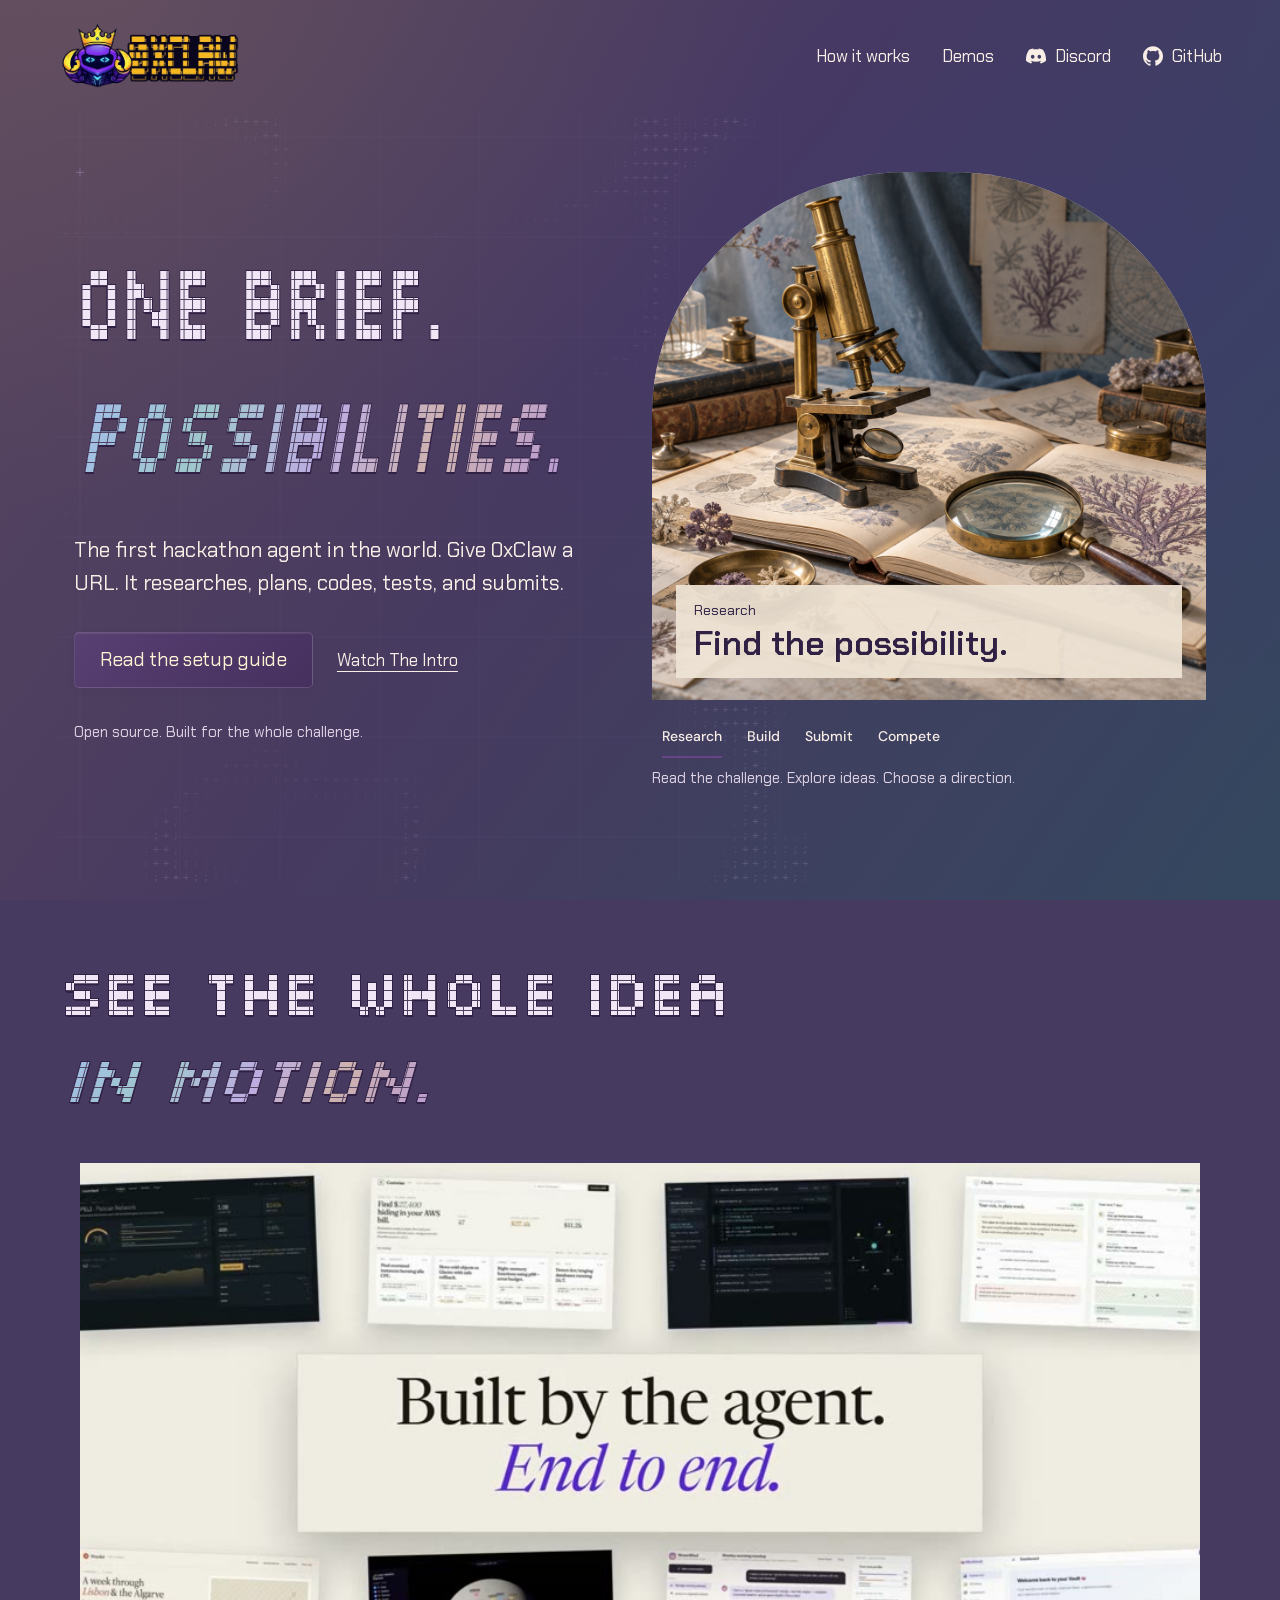
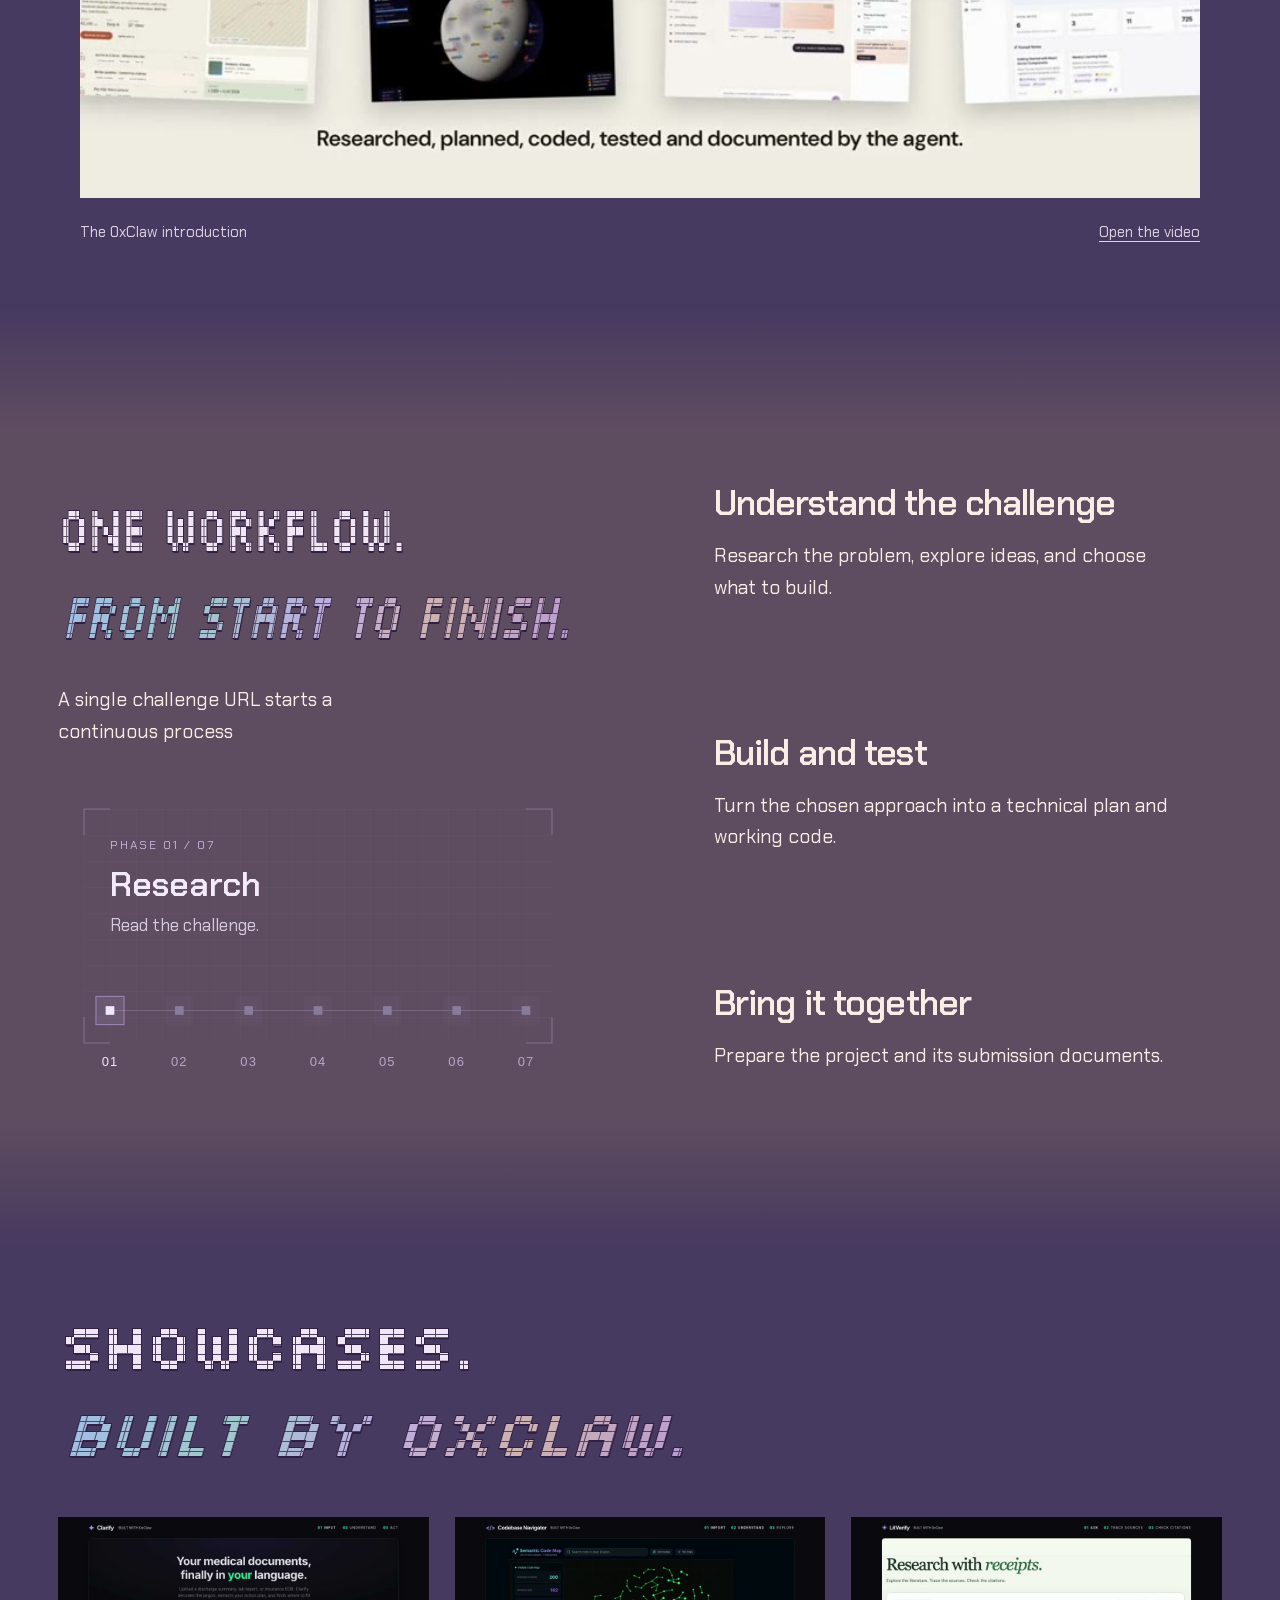
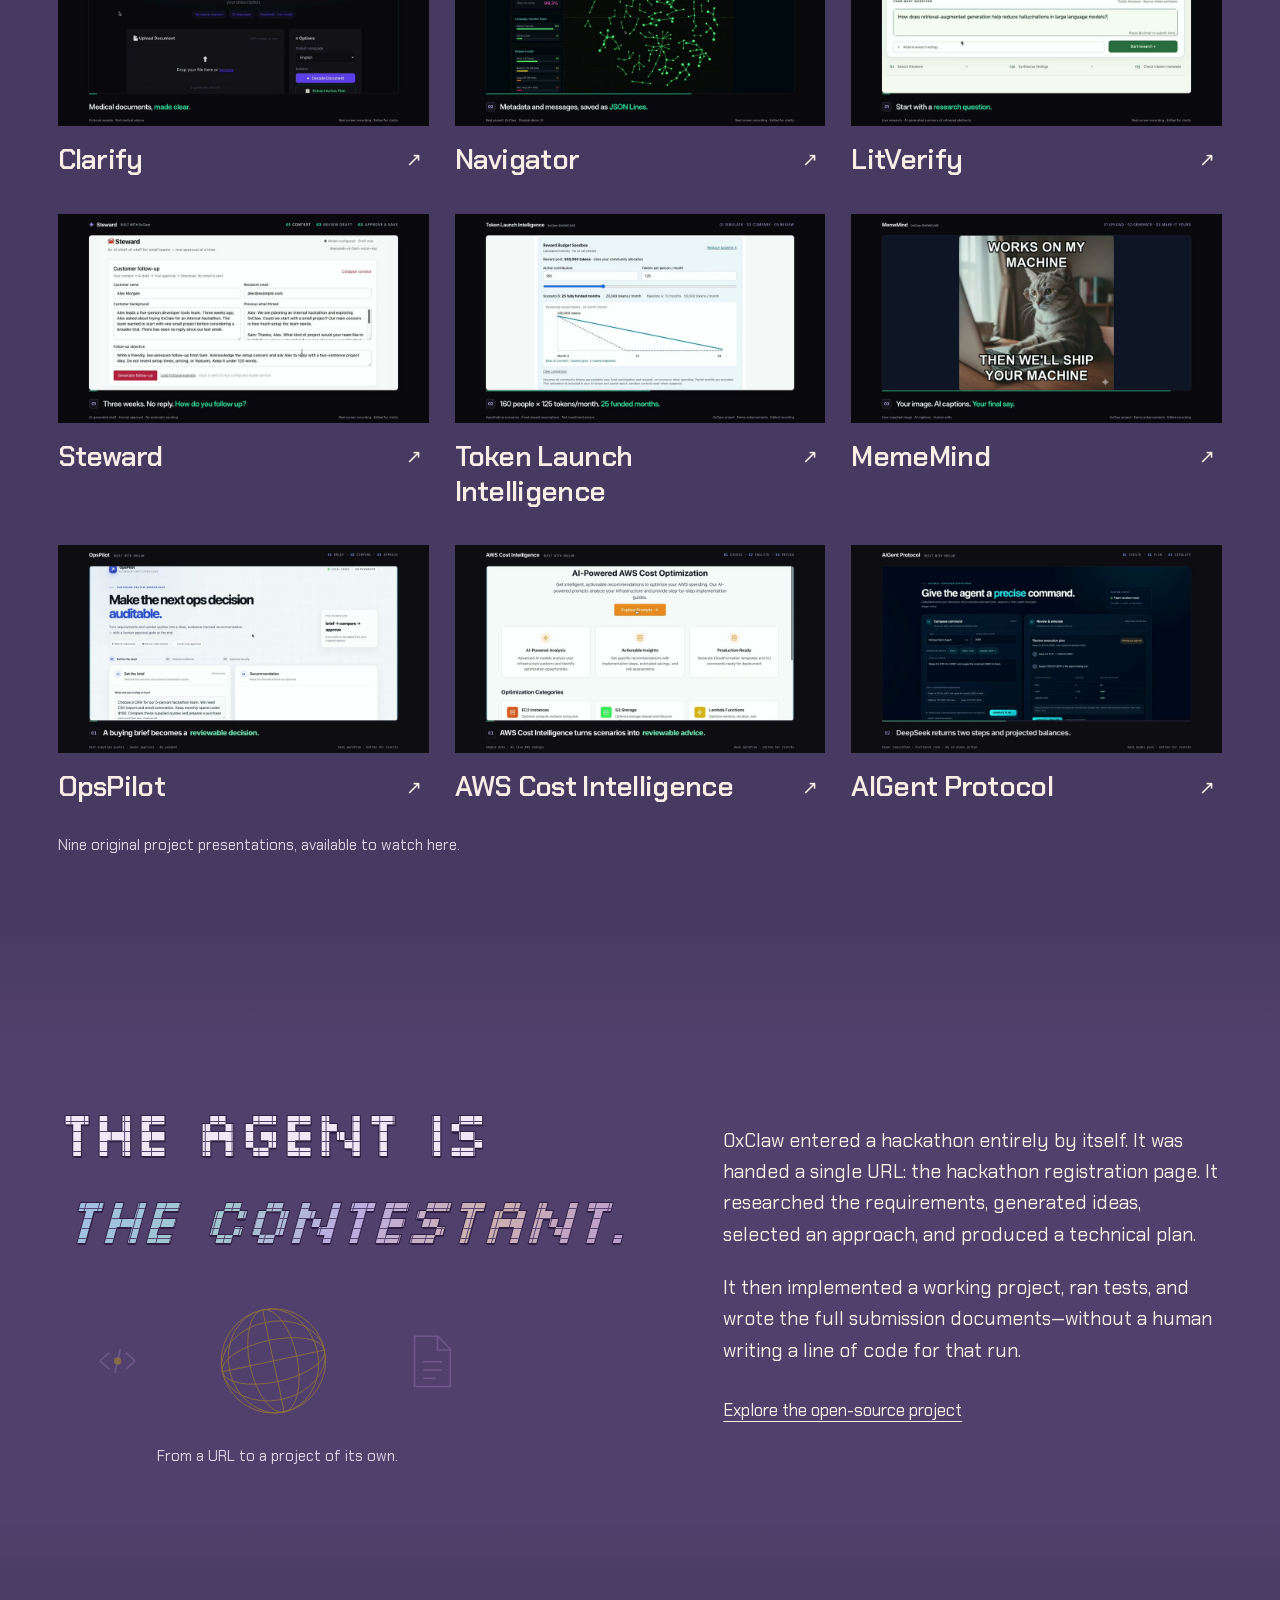
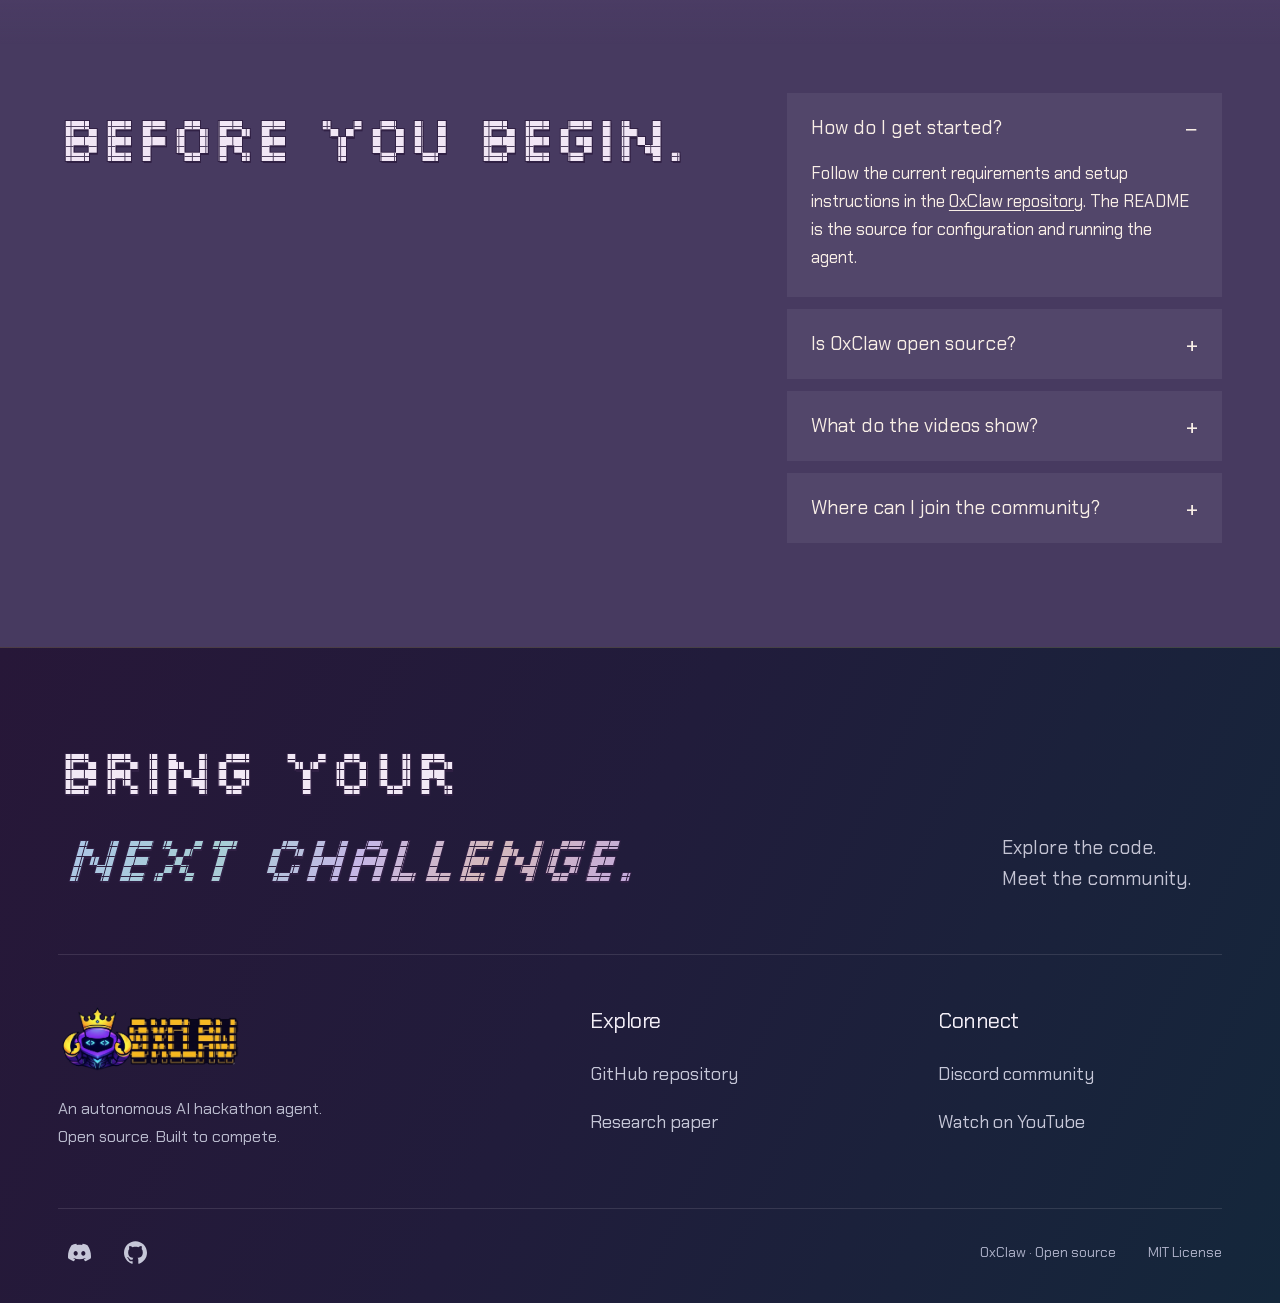
==== commit 9597d276: "fix: update the footer YouTube video link Point Watch on YouTube to the latest 0xClaw video." ====
--- a/index.html
+++ b/index.html
@@ -41,6 +41,6 @@
 <div class="footer-heading"><h2 id="footer-title">Bring your<br><em class="type-accent">next challenge.</em></h2><p>Explore the code.<br>Meet the community.</p></div>
 <div class="footer-grid"><div class="footer-identity"><a class="brand" href="https://github.com/0xclaw-ai/0xClaw" aria-label="0xClaw GitHub repository"><img src="assets/0xClaw_combine.png" alt="0xClaw" width="836" height="294" loading="lazy"></a><p>An autonomous AI hackathon agent.<br>Open source. Built to compete.</p></div>
 <nav class="resource-column" aria-label="Project resources"><h3>Explore</h3><a href="https://github.com/0xclaw-ai/0xClaw">GitHub repository</a><a href="https://spiral.imperial.ac.uk/handle/10044/1/139678">Research paper</a></nav>
-<nav class="resource-column" aria-label="Community and video"><h3>Connect</h3><a href="https://discord.gg/rdnYEVdRHe">Discord community</a><a href="https://www.youtube.com/watch?v=jmamrAxRuec">Watch on YouTube</a></nav></div>
+<nav class="resource-column" aria-label="Community and video"><h3>Connect</h3><a href="https://discord.gg/rdnYEVdRHe">Discord community</a><a href="https://www.youtube.com/watch?v=JI9JHK18Vnk">Watch on YouTube</a></nav></div>
 <div class="footer-base"><nav class="footer-socials" aria-label="Social links"><a class="social-link" href="https://discord.gg/rdnYEVdRHe" aria-label="Discord"><svg class="social-icon" aria-hidden="true" focusable="false" fill="currentColor" role="img" viewBox="0 0 24 24" xmlns="http://www.w3.org/2000/svg"><path d="M20.317 4.3698a19.7913 19.7913 0 00-4.8851-1.5152.0741.0741 0 00-.0785.0371c-.211.3753-.4447.8648-.6083 1.2495-1.8447-.2762-3.68-.2762-5.4868 0-.1636-.3933-.4058-.8742-.6177-1.2495a.077.077 0 00-.0785-.037 19.7363 19.7363 0 00-4.8852 1.515.0699.0699 0 00-.0321.0277C.5334 9.0458-.319 13.5799.0992 18.0578a.0824.0824 0 00.0312.0561c2.0528 1.5076 4.0413 2.4228 5.9929 3.0294a.0777.0777 0 00.0842-.0276c.4616-.6304.8731-1.2952 1.226-1.9942a.076.076 0 00-.0416-.1057c-.6528-.2476-1.2743-.5495-1.8722-.8923a.077.077 0 01-.0076-.1277c.1258-.0943.2517-.1923.3718-.2914a.0743.0743 0 01.0776-.0105c3.9278 1.7933 8.18 1.7933 12.0614 0a.0739.0739 0 01.0785.0095c.1202.099.246.1981.3728.2924a.077.077 0 01-.0066.1276 12.2986 12.2986 0 01-1.873.8914.0766.0766 0 00-.0407.1067c.3604.698.7719 1.3628 1.225 1.9932a.076.076 0 00.0842.0286c1.961-.6067 3.9495-1.5219 6.0023-3.0294a.077.077 0 00.0313-.0552c.5004-5.177-.8382-9.6739-3.5485-13.6604a.061.061 0 00-.0312-.0286zM8.02 15.3312c-1.1825 0-2.1569-1.0857-2.1569-2.419 0-1.3332.9555-2.4189 2.157-2.4189 1.2108 0 2.1757 1.0952 2.1568 2.419 0 1.3332-.9555 2.4189-2.1569 2.4189zm7.9748 0c-1.1825 0-2.1569-1.0857-2.1569-2.419 0-1.3332.9554-2.4189 2.1569-2.4189 1.2108 0 2.1757 1.0952 2.1568 2.419 0 1.3332-.946 2.4189-2.1568 2.4189Z"/></svg></a><a class="social-link" href="https://github.com/0xclaw-ai/0xClaw" aria-label="Github"><svg class="social-icon" aria-hidden="true" focusable="false" fill="currentColor" role="img" viewBox="0 0 24 24" xmlns="http://www.w3.org/2000/svg"><path d="M12 .297c-6.63 0-12 5.373-12 12 0 5.303 3.438 9.8 8.205 11.385.6.113.82-.258.82-.577 0-.285-.01-1.04-.015-2.04-3.338.724-4.042-1.61-4.042-1.61C4.422 18.07 3.633 17.7 3.633 17.7c-1.087-.744.084-.729.084-.729 1.205.084 1.838 1.236 1.838 1.236 1.07 1.835 2.809 1.305 3.495.998.108-.776.417-1.305.76-1.605-2.665-.3-5.466-1.332-5.466-5.93 0-1.31.465-2.38 1.235-3.22-.135-.303-.54-1.523.105-3.176 0 0 1.005-.322 3.3 1.23.96-.267 1.98-.399 3-.405 1.02.006 2.04.138 3 .405 2.28-1.552 3.285-1.23 3.285-1.23.645 1.653.24 2.873.12 3.176.765.84 1.23 1.91 1.23 3.22 0 4.61-2.805 5.625-5.475 5.92.42.36.81 1.096.81 2.22 0 1.606-.015 2.896-.015 3.286 0 .315.21.69.825.57C20.565 22.092 24 17.592 24 12.297c0-6.627-5.373-12-12-12"/></svg></a></nav><p>0xClaw · Open source</p><a href="https://github.com/0xclaw-ai/0xClaw/blob/master/LICENSE">MIT License</a></div>
 </div></footer></body></html>
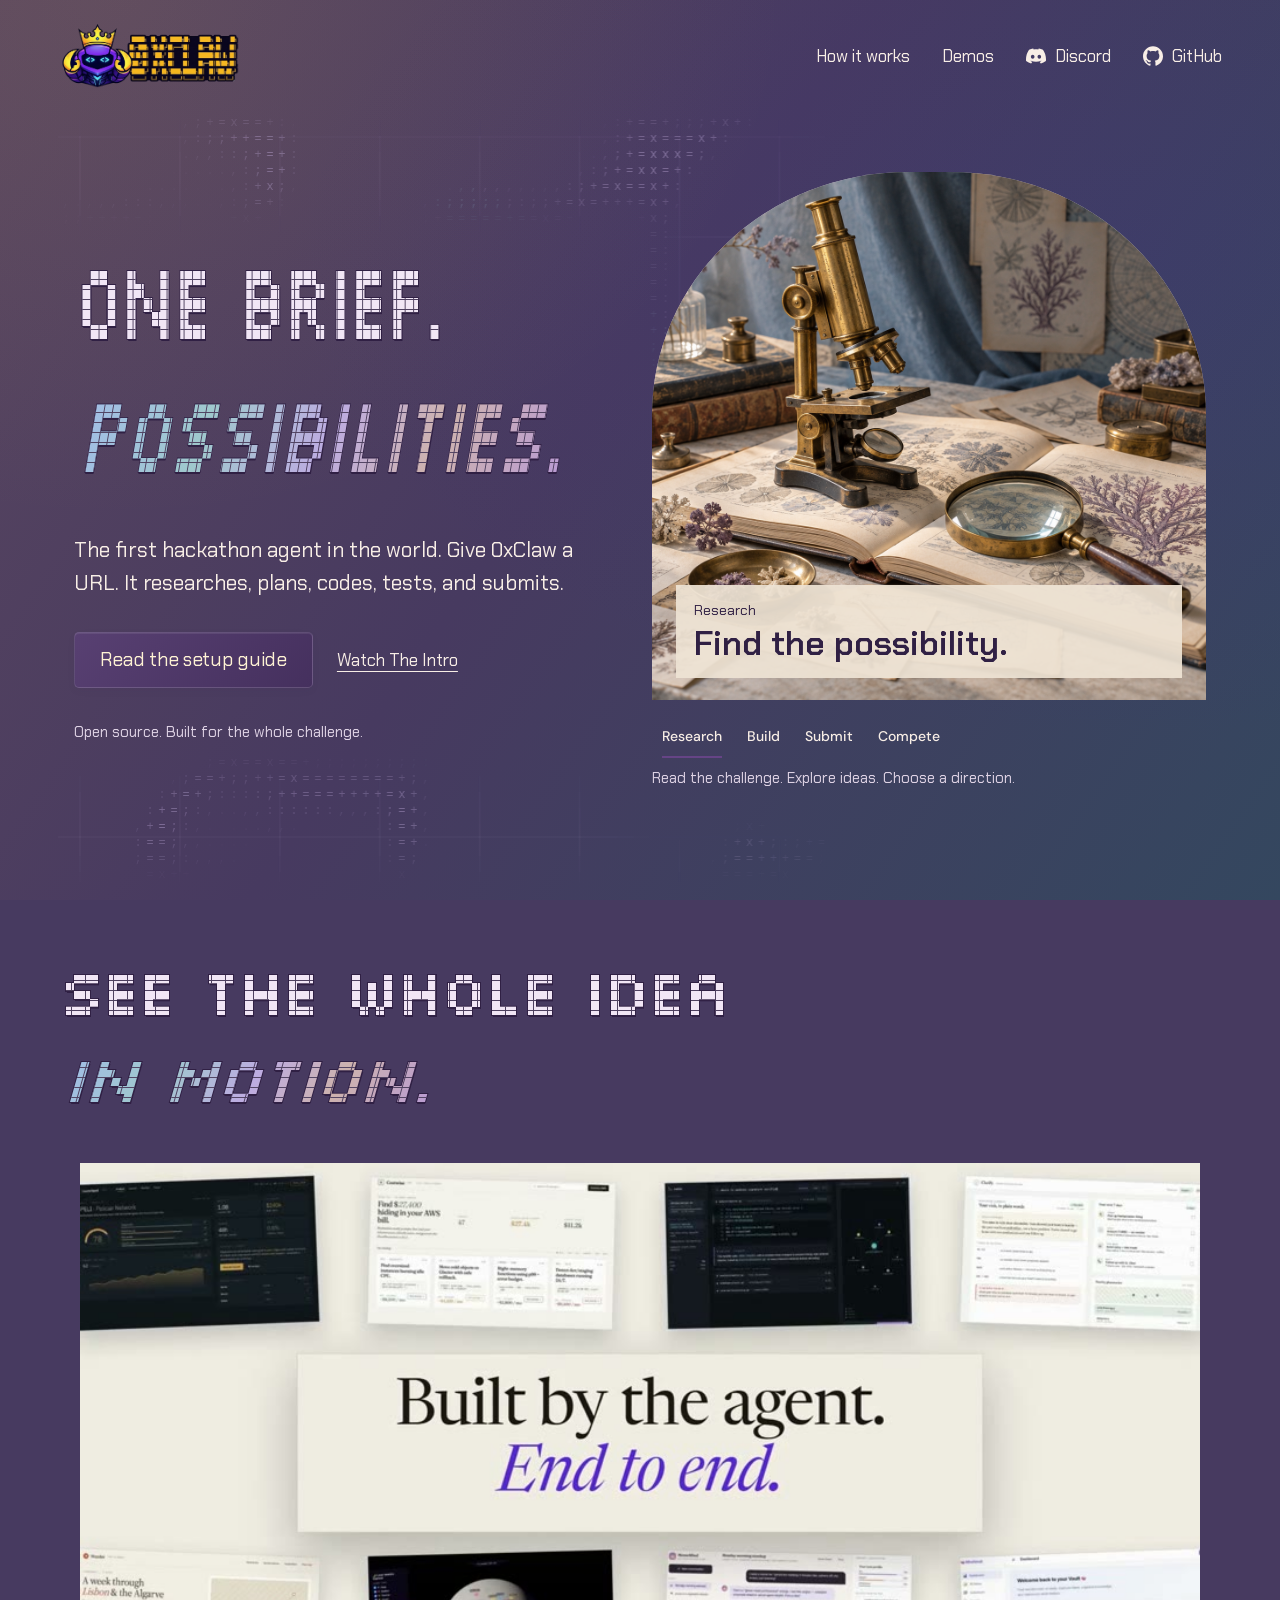
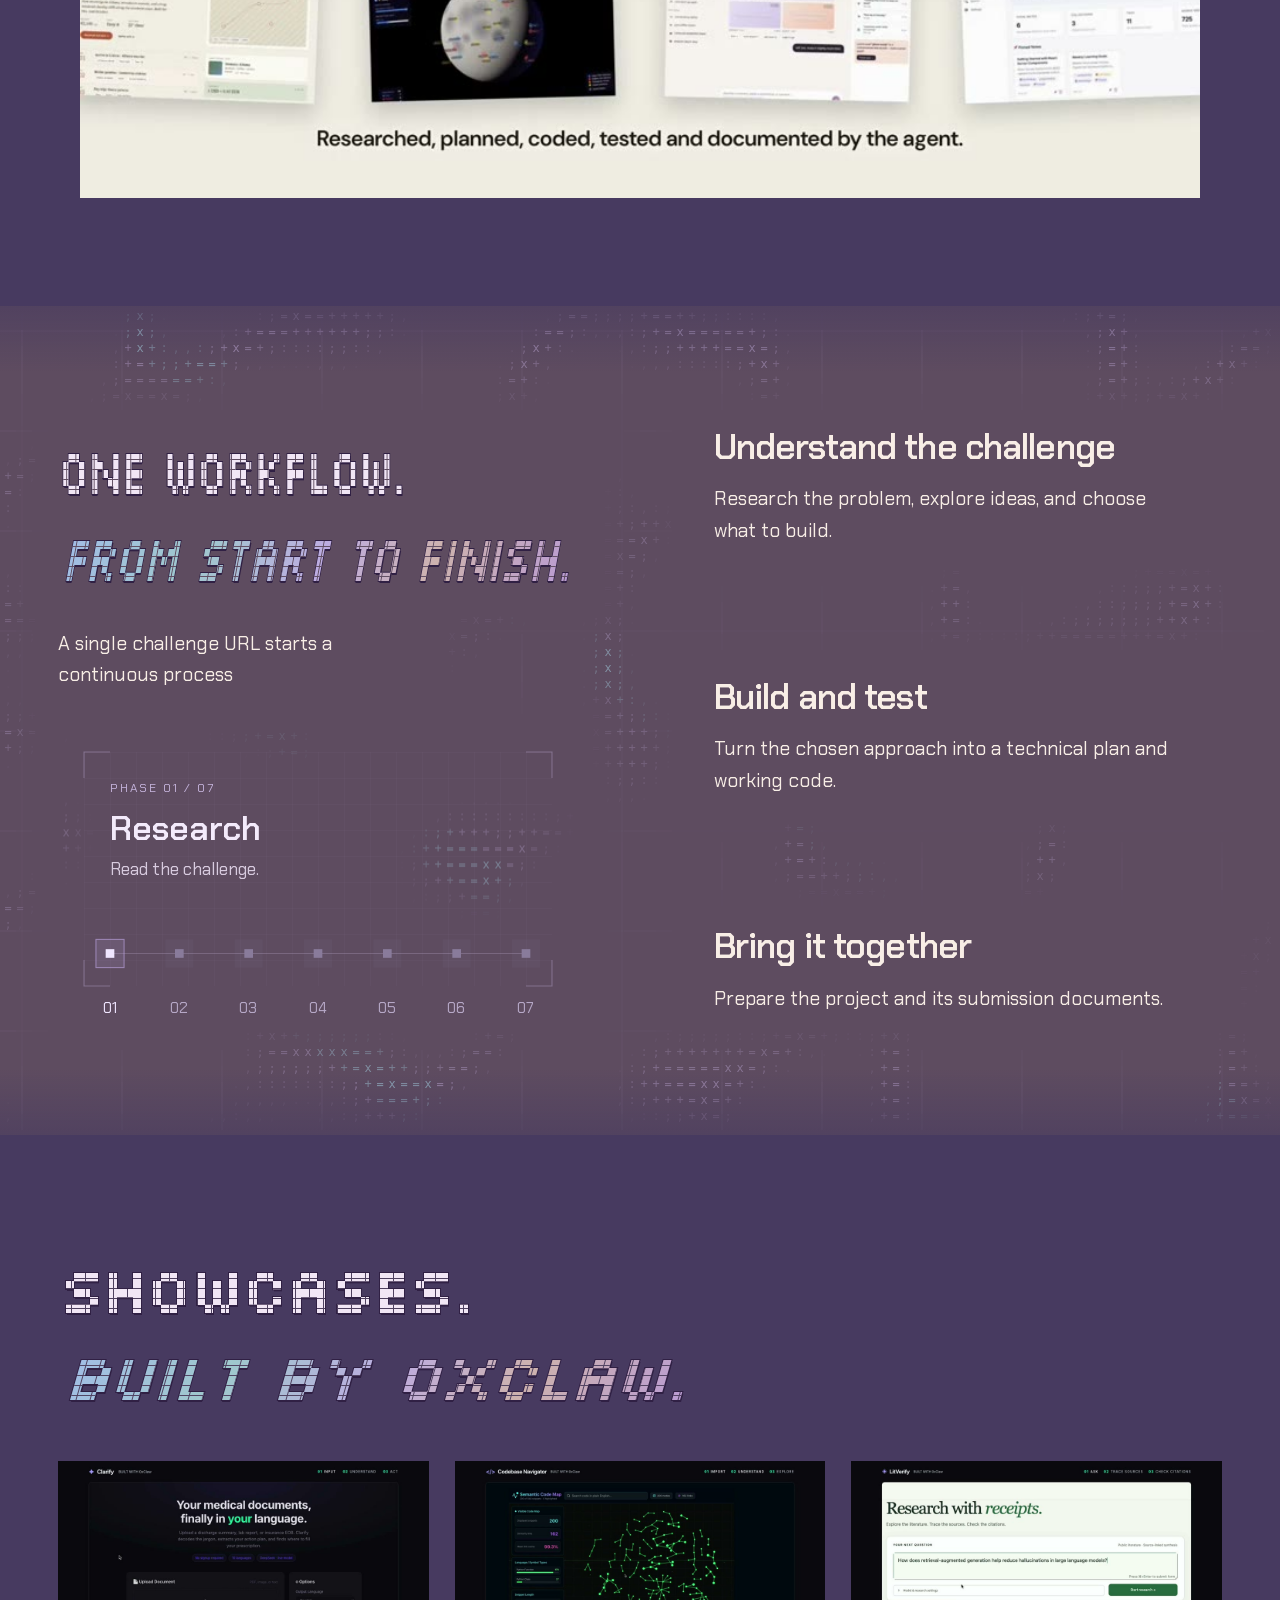
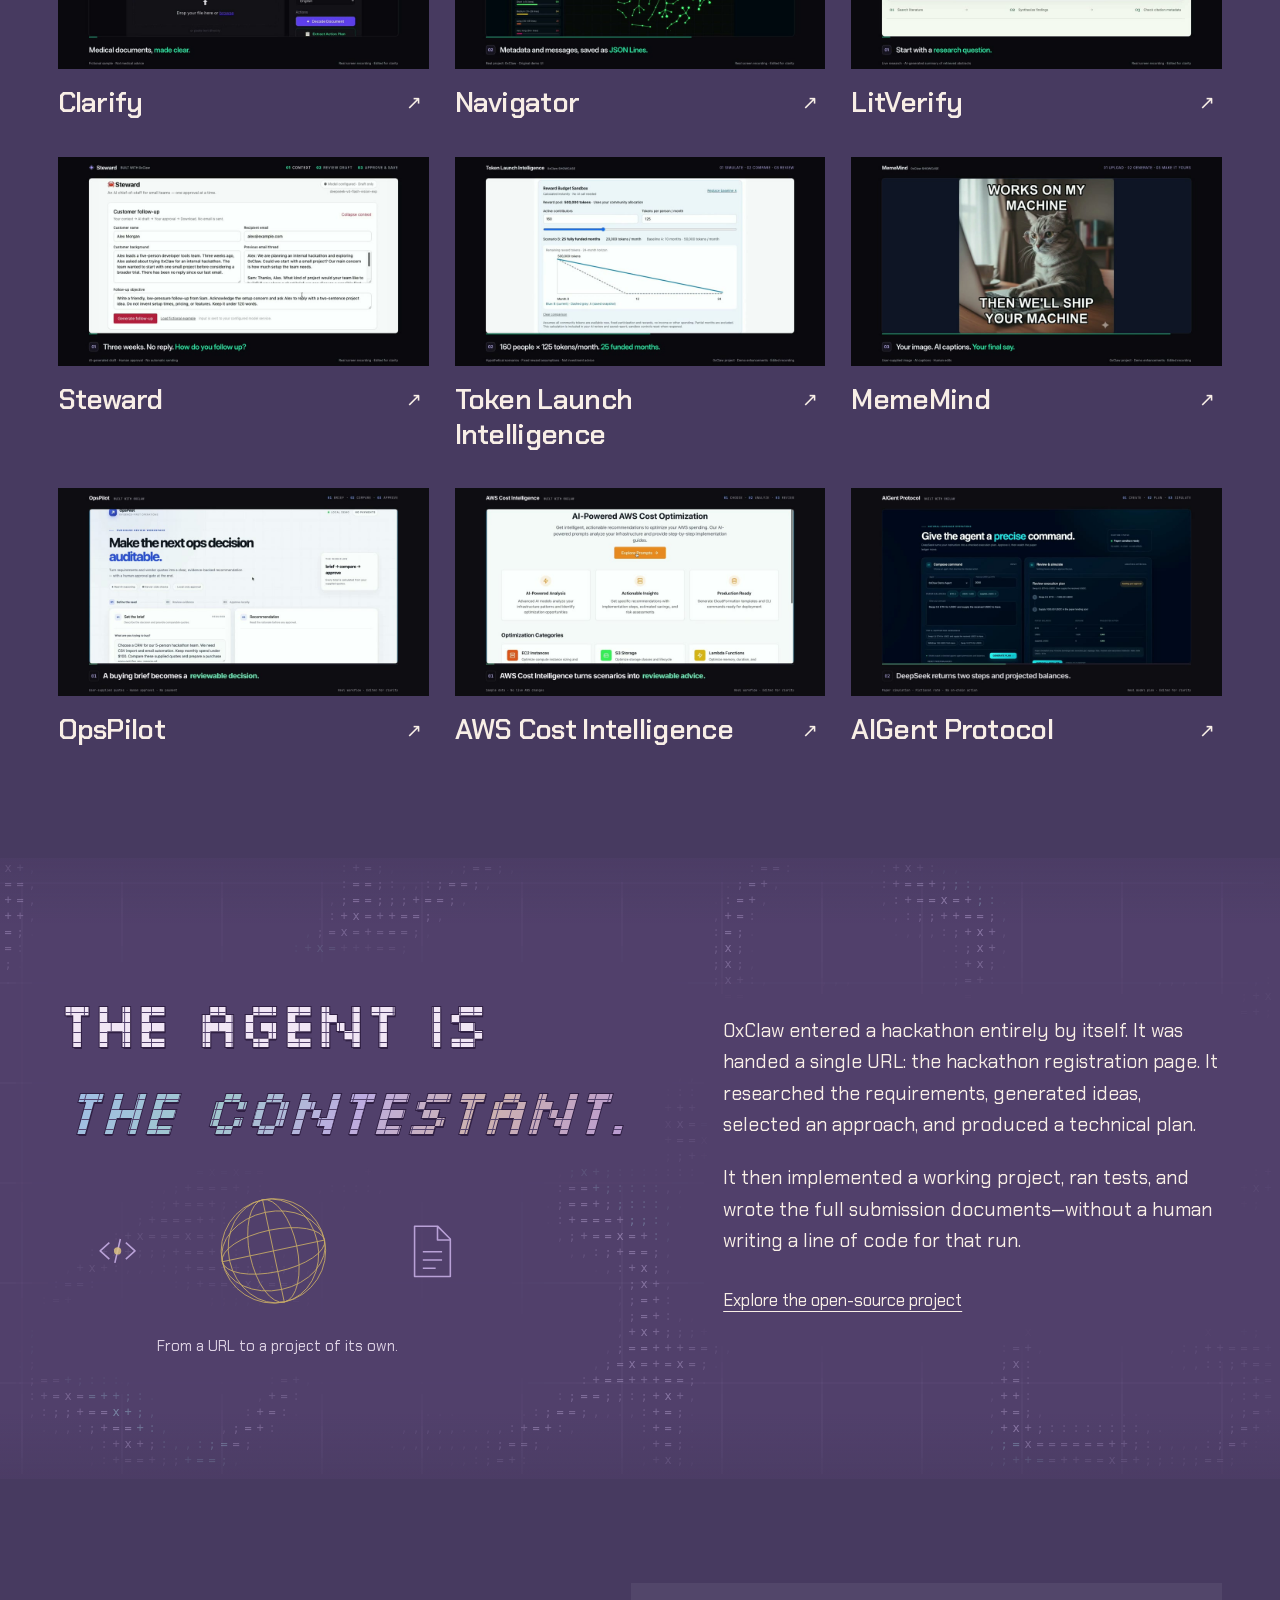
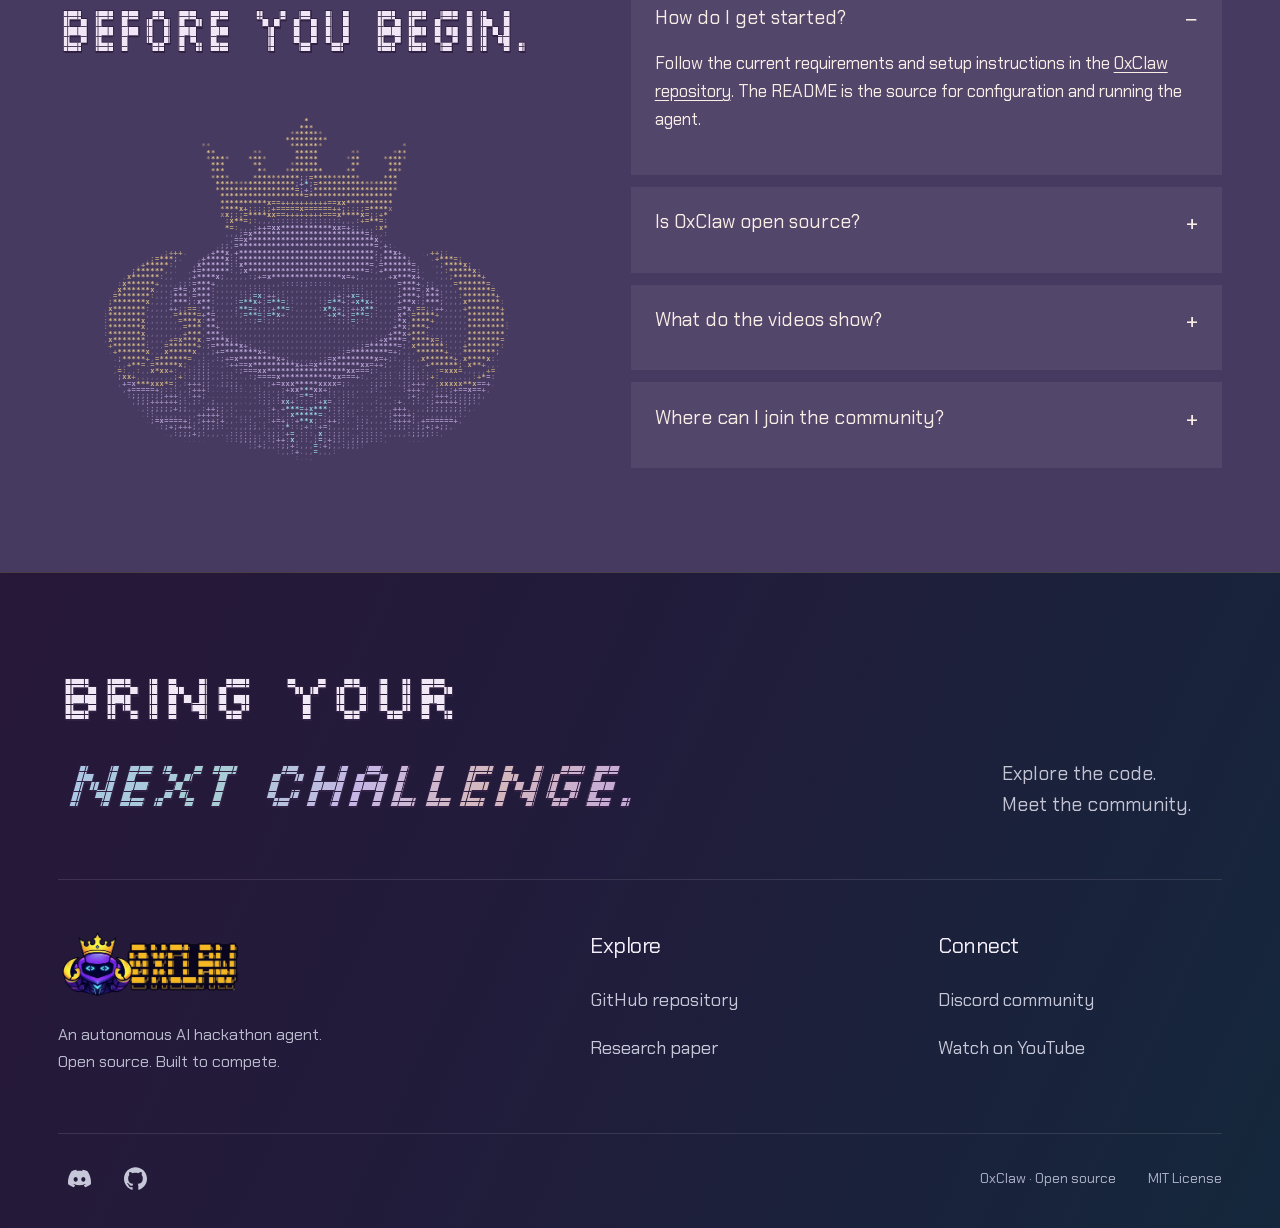
==== commit 7abcd6b3: "feat: enhance ASCII visuals and workflow navigation Strengthen animated ASCII backgrounds and add an" ====
--- a/index.html
+++ b/index.html
@@ -23,24 +23,24 @@
 <meta name="twitter:image:alt" content="0xClaw logo with a crowned robot and gold pixel lettering">
 <link rel="icon" href="assets/0xclaw_logo.png" type="image/png">
 <link rel="stylesheet" href="redesign.css?v=17">
-<script src="redesign.js?v=18" defer></script>
-<link rel="stylesheet" href="brand.css?v=2">
-<script src="brand.js?v=1" defer></script>
+<script src="redesign.js?v=19" defer></script>
+<link rel="stylesheet" href="brand.css?v=5">
+<script src="brand.js?v=4" defer></script>
 </head>
 <body data-palette="plum"><a class="skip" href="#main">Skip to content</a>
 <header class="site-header frame"><a class="brand" href="https://github.com/0xclaw-ai/0xClaw" aria-label="0xClaw GitHub repository"><img src="assets/0xClaw_combine.png" alt="0xClaw" width="836" height="294"></a><nav aria-label="Main navigation"><a href="#how-it-works">How it works</a><a href="#project-videos">Demos</a><a class="social-link" href="https://discord.gg/rdnYEVdRHe"><svg class="social-icon" aria-hidden="true" focusable="false" fill="currentColor" role="img" viewBox="0 0 24 24" xmlns="http://www.w3.org/2000/svg"><path d="M20.317 4.3698a19.7913 19.7913 0 00-4.8851-1.5152.0741.0741 0 00-.0785.0371c-.211.3753-.4447.8648-.6083 1.2495-1.8447-.2762-3.68-.2762-5.4868 0-.1636-.3933-.4058-.8742-.6177-1.2495a.077.077 0 00-.0785-.037 19.7363 19.7363 0 00-4.8852 1.515.0699.0699 0 00-.0321.0277C.5334 9.0458-.319 13.5799.0992 18.0578a.0824.0824 0 00.0312.0561c2.0528 1.5076 4.0413 2.4228 5.9929 3.0294a.0777.0777 0 00.0842-.0276c.4616-.6304.8731-1.2952 1.226-1.9942a.076.076 0 00-.0416-.1057c-.6528-.2476-1.2743-.5495-1.8722-.8923a.077.077 0 01-.0076-.1277c.1258-.0943.2517-.1923.3718-.2914a.0743.0743 0 01.0776-.0105c3.9278 1.7933 8.18 1.7933 12.0614 0a.0739.0739 0 01.0785.0095c.1202.099.246.1981.3728.2924a.077.077 0 01-.0066.1276 12.2986 12.2986 0 01-1.873.8914.0766.0766 0 00-.0407.1067c.3604.698.7719 1.3628 1.225 1.9932a.076.076 0 00.0842.0286c1.961-.6067 3.9495-1.5219 6.0023-3.0294a.077.077 0 00.0313-.0552c.5004-5.177-.8382-9.6739-3.5485-13.6604a.061.061 0 00-.0312-.0286zM8.02 15.3312c-1.1825 0-2.1569-1.0857-2.1569-2.419 0-1.3332.9555-2.4189 2.157-2.4189 1.2108 0 2.1757 1.0952 2.1568 2.419 0 1.3332-.9555 2.4189-2.1569 2.4189zm7.9748 0c-1.1825 0-2.1569-1.0857-2.1569-2.419 0-1.3332.9554-2.4189 2.1569-2.4189 1.2108 0 2.1757 1.0952 2.1568 2.419 0 1.3332-.946 2.4189-2.1568 2.4189Z"/></svg><span>Discord</span></a><a class="social-link" href="https://github.com/0xclaw-ai/0xClaw"><svg class="social-icon" aria-hidden="true" focusable="false" fill="currentColor" role="img" viewBox="0 0 24 24" xmlns="http://www.w3.org/2000/svg"><path d="M12 .297c-6.63 0-12 5.373-12 12 0 5.303 3.438 9.8 8.205 11.385.6.113.82-.258.82-.577 0-.285-.01-1.04-.015-2.04-3.338.724-4.042-1.61-4.042-1.61C4.422 18.07 3.633 17.7 3.633 17.7c-1.087-.744.084-.729.084-.729 1.205.084 1.838 1.236 1.838 1.236 1.07 1.835 2.809 1.305 3.495.998.108-.776.417-1.305.76-1.605-2.665-.3-5.466-1.332-5.466-5.93 0-1.31.465-2.38 1.235-3.22-.135-.303-.54-1.523.105-3.176 0 0 1.005-.322 3.3 1.23.96-.267 1.98-.399 3-.405 1.02.006 2.04.138 3 .405 2.28-1.552 3.285-1.23 3.285-1.23.645 1.653.24 2.873.12 3.176.765.84 1.23 1.91 1.23 3.22 0 4.61-2.805 5.625-5.475 5.92.42.36.81 1.096.81 2.22 0 1.606-.015 2.896-.015 3.286 0 .315.21.69.825.57C20.565 22.092 24 17.592 24 12.297c0-6.627-5.373-12-12-12"/></svg><span>GitHub</span></a></nav></header>
 <main id="main">
 <section class="hero frame" aria-labelledby="hero-title"><canvas class="ascii-backdrop" aria-hidden="true"></canvas><div class="hero-copy"><h1 id="hero-title" aria-label="One brief. From possibilities to building and testing, a submission, and a chance at prize money.">One brief.<span class="headline-stack"><span class="headline-stage is-active" data-phase="0" aria-hidden="true" data-ink="Possibilities.">Possibilities.</span><span class="headline-stage" data-phase="1" aria-hidden="true" data-ink="Build &amp; Test">Build &amp; Test</span><span class="headline-stage" data-phase="2" aria-hidden="true" data-ink="A submission.">A submission.</span><span class="headline-stage" data-phase="3" aria-hidden="true" data-ink="Prize money.">Prize money.</span></span></h1><p>The first hackathon agent in the world. Give 0xClaw a URL. It researches, plans, codes, tests, and submits.</p><div class="actions"><a class="button" href="https://github.com/0xclaw-ai/0xClaw#readme">Read the setup guide</a><a class="text-link" href="#overview">Watch The Intro</a></div><p class="hero-foot">Open source. Built for the whole challenge.</p></div><figure class="hero-art" data-stage="0"><div class="art-window"><div class="art-slide is-active" data-phase="0" aria-hidden="false"><img src="assets/stage-research.png" alt="A brass microscope and magnifying glass on an open research atlas." width="1024" height="1024" fetchpriority="high"><div class="art-label"><span>Research</span><strong>Find the possibility.</strong></div></div><div class="art-slide" data-phase="1" aria-hidden="true"><img src="assets/stage-build.png" alt="An antique typesetter, drafting compass, and architectural model on a workbench." width="1024" height="1024" loading="eager"><div class="art-label"><span>Build</span><strong>Give the idea a form.</strong></div></div><div class="art-slide" data-phase="2" aria-hidden="true"><img src="assets/stage-submit.png" alt="An open leather notebook, fountain pen, and tied manuscript ready to present." width="1024" height="1024" loading="eager"><div class="art-label"><span>Submit</span><strong>Bring it all together.</strong></div></div><div class="art-slide" data-phase="3" aria-hidden="true"><img src="assets/stage-compete.png" alt="An antique treasure chest of gold coins beside an engraved trophy and a ribbon-bound award parchment." width="1254" height="1254" loading="eager"><div class="art-label"><span>Compete</span><strong>Build for the prize.</strong></div></div></div><figcaption class="stage-controls"><div role="group" aria-label="Explore the workflow"><button type="button" data-stage-button="0" aria-pressed="true">Research</button><button type="button" data-stage-button="1" aria-pressed="false">Build</button><button type="button" data-stage-button="2" aria-pressed="false">Submit</button><button type="button" data-stage-button="3" aria-pressed="false">Compete</button></div></figcaption><div class="caption-stack"><p class="stage-caption is-active" data-phase="0" aria-hidden="false">Read the challenge. Explore ideas. Choose a direction.</p><p class="stage-caption" data-phase="1" aria-hidden="true">Plan the architecture. Write code. Test and iterate.</p><p class="stage-caption" data-phase="2" aria-hidden="true">Prepare the project and its submission documents.</p><p class="stage-caption" data-phase="3" aria-hidden="true">Let 0xClaw do the work. Compete for hackathon prizes.</p></div></figure></section>
-<section class="overview frame" id="overview" aria-labelledby="overview-title"><div class="section-intro"><h2 id="overview-title">See the whole idea<br><em class="type-accent">in motion.</em></h2></div><figure class="overview-film"><video controls playsinline preload="metadata" poster="assets/newintro-poster.jpg" aria-label="0xClaw overview and project showcases"><source src="assets/newintro.mp4" type="video/mp4"><a href="assets/newintro.mp4">Watch the 0xClaw introduction</a></video><figcaption><span>The 0xClaw introduction</span><a href="assets/newintro.mp4">Open the video</a></figcaption></figure></section>
-<section class="process" id="how-it-works" aria-labelledby="process-title"><div class="frame process-layout"><div class="process-heading"><h2 id="process-title"><span class="reveal-word" style="--word:0">One</span> <span class="reveal-word" style="--word:1">workflow.</span><br><em class="type-accent"><span class="reveal-word" style="--word:2">From</span> <span class="reveal-word" style="--word:3">start</span> <span class="reveal-word" style="--word:4">to</span> <span class="reveal-word" style="--word:5">finish.</span></em></h2><p>A single challenge URL starts a continuous process</p><figure class="motion-drawing workflow-drawing signal-workflow" aria-label="Workflow: Research, ideas, selection, plan, coding, tests, submission docs."><svg viewBox="0 0 480 266" aria-hidden="true" focusable="false"><defs><pattern id="workflow-grid" width="24" height="24" patternUnits="userSpaceOnUse"><path d="M24 0H0V24" fill="none" stroke="currentColor" stroke-width=".5"/></pattern><linearGradient id="workflow-signal"><stop stop-color="#a8c8d9"/><stop offset="1" stop-color="#c7ace9"/></linearGradient></defs><rect class="workflow-grid" x="24" y="24" width="432" height="216" fill="url(#workflow-grid)"/><path class="workflow-brackets" d="M24 48V24H48M432 24H456V48M24 216V240H48M432 240H456V216"/><path class="workflow-rail" d="M48 210H432"/><path class="drawing-path" d="M48 210H432" fill="none" pathLength="1"/><g class="phase-node" style="--node:0"><rect class="node-halo" x="35" y="197" width="26" height="26"/><rect class="node-core" x="44" y="206" width="8" height="8"/><text x="48" y="261" text-anchor="middle">01</text></g><g class="phase-node" style="--node:1"><rect class="node-halo" x="99" y="197" width="26" height="26"/><rect class="node-core" x="108" y="206" width="8" height="8"/><text x="112" y="261" text-anchor="middle">02</text></g><g class="phase-node" style="--node:2"><rect class="node-halo" x="163" y="197" width="26" height="26"/><rect class="node-core" x="172" y="206" width="8" height="8"/><text x="176" y="261" text-anchor="middle">03</text></g><g class="phase-node" style="--node:3"><rect class="node-halo" x="227" y="197" width="26" height="26"/><rect class="node-core" x="236" y="206" width="8" height="8"/><text x="240" y="261" text-anchor="middle">04</text></g><g class="phase-node" style="--node:4"><rect class="node-halo" x="291" y="197" width="26" height="26"/><rect class="node-core" x="300" y="206" width="8" height="8"/><text x="304" y="261" text-anchor="middle">05</text></g><g class="phase-node" style="--node:5"><rect class="node-halo" x="355" y="197" width="26" height="26"/><rect class="node-core" x="364" y="206" width="8" height="8"/><text x="368" y="261" text-anchor="middle">06</text></g><g class="phase-node" style="--node:6"><rect class="node-halo" x="419" y="197" width="26" height="26"/><rect class="node-core" x="428" y="206" width="8" height="8"/><text x="432" y="261" text-anchor="middle">07</text></g></svg><div class="workflow-labels" aria-hidden="true"><span class="workflow-label is-current" data-workflow-phase="0"><small>PHASE 01 / 07</small><strong>Research</strong><span>Read the challenge.</span></span><span class="workflow-label" data-workflow-phase="1"><small>PHASE 02 / 07</small><strong>Ideas</strong><span>Explore the possibilities.</span></span><span class="workflow-label" data-workflow-phase="2"><small>PHASE 03 / 07</small><strong>Selection</strong><span>Choose a direction.</span></span><span class="workflow-label" data-workflow-phase="3"><small>PHASE 04 / 07</small><strong>Plan</strong><span>Map out the build.</span></span><span class="workflow-label" data-workflow-phase="4"><small>PHASE 05 / 07</small><strong>Coding</strong><span>Bring the idea to life.</span></span><span class="workflow-label" data-workflow-phase="5"><small>PHASE 06 / 07</small><strong>Tests</strong><span>Check. Refine. Repeat.</span></span><span class="workflow-label" data-workflow-phase="6"><small>PHASE 07 / 07</small><strong>Submission docs</strong><span>Prepare the final submission.</span></span></div></figure></div><div class="process-steps"><article><h3>Understand the challenge</h3><p>Research the problem, explore ideas, and choose <span style="white-space:nowrap">what to build.</span></p></article><article><h3>Build and test</h3><p>Turn the chosen approach into a technical plan and working code.</p></article><article><h3>Bring it together</h3><p>Prepare the project and its submission documents.</p></article></div></div></section>
-<section class="projects frame" id="project-videos" aria-labelledby="projects-title"><div class="section-intro"><h2 id="projects-title">Showcases.<br><em class="type-accent">Built by 0xClaw.</em></h2></div><div class="video-grid"><figure class="project-card"><video controls playsinline preload="none" poster="assets/project-videos/clarify-cover.jpg" aria-label="Clarify project presentation"><source src="assets/project-videos/clarify.mp4" type="video/mp4"><a href="assets/project-videos/clarify.mp4">Watch Clarify</a></video><figcaption><h3>Clarify</h3><a href="assets/project-videos/clarify.mp4" aria-label="Open Clarify video">↗</a></figcaption></figure><figure class="project-card"><video controls playsinline preload="none" poster="assets/project-videos/navigator.jpg" aria-label="Navigator project presentation"><source src="assets/project-videos/navigator.mp4" type="video/mp4"><a href="assets/project-videos/navigator.mp4">Watch Navigator</a></video><figcaption><h3>Navigator</h3><a href="assets/project-videos/navigator.mp4" aria-label="Open Navigator video">↗</a></figcaption></figure><figure class="project-card"><video controls playsinline preload="none" poster="assets/project-videos/litverify-cover.jpg" aria-label="LitVerify project presentation"><source src="assets/project-videos/litverify.mp4" type="video/mp4"><a href="assets/project-videos/litverify.mp4">Watch LitVerify</a></video><figcaption><h3>LitVerify</h3><a href="assets/project-videos/litverify.mp4" aria-label="Open LitVerify video">↗</a></figcaption></figure><figure class="project-card"><video controls playsinline preload="none" poster="assets/project-videos/steward-cover.jpg" aria-label="Steward project presentation"><source src="assets/project-videos/steward.mp4" type="video/mp4"><a href="assets/project-videos/steward.mp4">Watch Steward</a></video><figcaption><h3>Steward</h3><a href="assets/project-videos/steward.mp4" aria-label="Open Steward video">↗</a></figcaption></figure><figure class="project-card"><video controls playsinline preload="none" poster="assets/project-videos/token-cover.jpg" aria-label="Token Launch Intelligence project presentation"><source src="assets/project-videos/token.mp4" type="video/mp4"><a href="assets/project-videos/token.mp4">Watch Token Launch Intelligence</a></video><figcaption><h3>Token Launch Intelligence</h3><a href="assets/project-videos/token.mp4" aria-label="Open Token Launch Intelligence video">↗</a></figcaption></figure><figure class="project-card"><video controls playsinline preload="none" poster="assets/project-videos/mememind.jpg" aria-label="MemeMind project presentation"><source src="assets/project-videos/mememind.mp4" type="video/mp4"><a href="assets/project-videos/mememind.mp4">Watch MemeMind</a></video><figcaption><h3>MemeMind</h3><a href="assets/project-videos/mememind.mp4" aria-label="Open MemeMind video">↗</a></figcaption></figure><figure class="project-card"><video controls playsinline preload="none" poster="assets/project-videos/opspilot.jpg" aria-label="OpsPilot project presentation"><source src="assets/project-videos/opspilot.mp4" type="video/mp4"><a href="assets/project-videos/opspilot.mp4">Watch OpsPilot</a></video><figcaption><h3>OpsPilot</h3><a href="assets/project-videos/opspilot.mp4" aria-label="Open OpsPilot video">↗</a></figcaption></figure><figure class="project-card"><video controls playsinline preload="none" poster="assets/project-videos/aws-cost.jpg" aria-label="AWS Cost Intelligence project presentation"><source src="assets/project-videos/aws-cost.mp4" type="video/mp4"><a href="assets/project-videos/aws-cost.mp4">Watch AWS Cost Intelligence</a></video><figcaption><h3>AWS Cost Intelligence</h3><a href="assets/project-videos/aws-cost.mp4" aria-label="Open AWS Cost Intelligence video">↗</a></figcaption></figure><figure class="project-card"><video controls playsinline preload="none" poster="assets/project-videos/aigent.jpg" aria-label="AIGent Protocol project presentation"><source src="assets/project-videos/aigent.mp4" type="video/mp4"><a href="assets/project-videos/aigent.mp4">Watch AIGent Protocol</a></video><figcaption><h3>AIGent Protocol</h3><a href="assets/project-videos/aigent.mp4" aria-label="Open AIGent Protocol video">↗</a></figcaption></figure></div><p class="project-note">Nine original project presentations, available to watch here.</p></section>
-<section class="story" id="story" aria-labelledby="story-title"><div class="frame story-layout"><div class="story-heading"><h2 id="story-title"><span class="reveal-word" style="--word:0">The</span> <span class="reveal-word" style="--word:1">agent</span> <span class="reveal-word" style="--word:2">is</span><br><em class="type-accent"><span class="reveal-word" style="--word:3">the</span> <span class="reveal-word" style="--word:4">contestant.</span></em></h2><figure class="motion-drawing story-drawing" aria-label="A single URL becomes a complete project"><svg viewBox="0 62 480 146" aria-hidden="true" focusable="false"><g class="signal-trails" fill="none"><path class="drawing-path" pathLength="1" d="M65 135C125 15 330 255 407 135"/><path class="drawing-path secondary-path" pathLength="1" d="M65 135C150 255 330 15 407 135"/></g><g class="orbit-mesh" fill="none"><circle cx="235" cy="135" r="57"/><ellipse cx="235" cy="135" rx="26" ry="57"/><ellipse cx="235" cy="135" rx="49" ry="57"/><ellipse cx="235" cy="135" rx="57" ry="23"/><ellipse cx="235" cy="135" rx="57" ry="43"/><path d="M178 135H292M235 78V192"/></g><g class="url-symbol" fill="none"><path d="M56 126L46 135L56 144M74 126L84 135L74 144M68 122L62 148"/></g><g class="folio-symbol" fill="none"><path d="M389 108H414L428 122V163H389ZM414 108V123H428M398 136H419M398 145H419M398 154H412"/></g><circle class="travel-dot" r="4" cx="65" cy="135"/></svg><figcaption>From a URL to a project of its own.</figcaption></figure></div><div class="story-copy"><p>0xClaw entered a hackathon entirely by itself. It was handed a single URL: the hackathon registration page. It researched the requirements, generated ideas, selected an approach, and produced a technical plan.</p><p>It then implemented a working project, ran tests, and wrote the full submission documents—without a human writing a line of code for that run.</p><a class="text-link" href="https://github.com/0xclaw-ai/0xClaw">Explore the open-source project</a></div></div></section>
-<section class="faq frame" aria-labelledby="faq-title"><h2 id="faq-title">Before you begin.</h2><div class="questions"><details open><summary>How do I get started?</summary><p>Follow the current requirements and setup instructions in the <a href="https://github.com/0xclaw-ai/0xClaw#readme">0xClaw repository</a>. The README is the source for configuration and running the agent.</p></details><details><summary>Is 0xClaw open source?</summary><p>Yes. The project is released under the <a href="https://github.com/0xclaw-ai/0xClaw/blob/master/LICENSE">MIT license</a>. You can inspect the code and contribute on GitHub.</p></details><details><summary>What do the videos show?</summary><p>These nine videos present projects from the original collection. They show the ideas and the resulting work; interactive trial versions are not offered on this site.</p></details><details><summary>Where can I join the community?</summary><p><a href="https://discord.gg/rdnYEVdRHe">Join the 0xClaw Discord community</a>.</p></details></div></section>
+<section class="overview frame" id="overview" aria-labelledby="overview-title"><div class="section-intro"><h2 id="overview-title">See the whole idea<br><em class="type-accent">in motion.</em></h2></div><figure class="overview-film"><video controls playsinline preload="metadata" poster="assets/newintro-poster.jpg" aria-label="0xClaw overview and project showcases"><source src="assets/newintro.mp4" type="video/mp4"><a href="assets/newintro.mp4">Watch the 0xClaw introduction</a></video></figure></section>
+<section class="process" id="how-it-works" aria-labelledby="process-title"><canvas class="ascii-backdrop" aria-hidden="true"></canvas><div class="frame process-layout"><div class="process-heading"><h2 id="process-title"><span class="reveal-word" style="--word:0">One</span> <span class="reveal-word" style="--word:1">workflow.</span><br><em class="type-accent"><span class="reveal-word" style="--word:2">From</span> <span class="reveal-word" style="--word:3">start</span> <span class="reveal-word" style="--word:4">to</span> <span class="reveal-word" style="--word:5">finish.</span></em></h2><p>A single challenge URL starts a continuous process</p><figure class="motion-drawing workflow-drawing signal-workflow" aria-label="Workflow: Research, ideas, selection, plan, coding, tests, submission docs."><canvas class="ascii-backdrop" aria-hidden="true"></canvas><svg viewBox="0 0 480 266" aria-hidden="true" focusable="false"><defs><pattern id="workflow-grid" width="24" height="24" patternUnits="userSpaceOnUse"><path d="M24 0H0V24" fill="none" stroke="currentColor" stroke-width=".5"/></pattern><linearGradient id="workflow-signal"><stop stop-color="#a8c8d9"/><stop offset="1" stop-color="#c7ace9"/></linearGradient></defs><rect class="workflow-grid" x="24" y="24" width="432" height="216" fill="url(#workflow-grid)"/><path class="workflow-brackets" d="M24 48V24H48M432 24H456V48M24 216V240H48M432 240H456V216"/><path class="workflow-rail" d="M48 210H432"/><path class="drawing-path" d="M48 210H432" fill="none" pathLength="1"/><g class="phase-node" style="--node:0"><rect class="node-halo" x="35" y="197" width="26" height="26"/><rect class="node-core" x="44" y="206" width="8" height="8"/><text x="48" y="261" text-anchor="middle">01</text></g><g class="phase-node" style="--node:1"><rect class="node-halo" x="99" y="197" width="26" height="26"/><rect class="node-core" x="108" y="206" width="8" height="8"/><text x="112" y="261" text-anchor="middle">02</text></g><g class="phase-node" style="--node:2"><rect class="node-halo" x="163" y="197" width="26" height="26"/><rect class="node-core" x="172" y="206" width="8" height="8"/><text x="176" y="261" text-anchor="middle">03</text></g><g class="phase-node" style="--node:3"><rect class="node-halo" x="227" y="197" width="26" height="26"/><rect class="node-core" x="236" y="206" width="8" height="8"/><text x="240" y="261" text-anchor="middle">04</text></g><g class="phase-node" style="--node:4"><rect class="node-halo" x="291" y="197" width="26" height="26"/><rect class="node-core" x="300" y="206" width="8" height="8"/><text x="304" y="261" text-anchor="middle">05</text></g><g class="phase-node" style="--node:5"><rect class="node-halo" x="355" y="197" width="26" height="26"/><rect class="node-core" x="364" y="206" width="8" height="8"/><text x="368" y="261" text-anchor="middle">06</text></g><g class="phase-node" style="--node:6"><rect class="node-halo" x="419" y="197" width="26" height="26"/><rect class="node-core" x="428" y="206" width="8" height="8"/><text x="432" y="261" text-anchor="middle">07</text></g></svg><div class="workflow-labels"><span class="workflow-label is-current" data-workflow-phase="0" id="workflow-phase-0"><small>PHASE 01 / 07</small><strong>Research</strong><span>Read the challenge.</span></span><span class="workflow-label" data-workflow-phase="1" id="workflow-phase-1"><small>PHASE 02 / 07</small><strong>Ideas</strong><span>Explore the possibilities.</span></span><span class="workflow-label" data-workflow-phase="2" id="workflow-phase-2"><small>PHASE 03 / 07</small><strong>Selection</strong><span>Choose a direction.</span></span><span class="workflow-label" data-workflow-phase="3" id="workflow-phase-3"><small>PHASE 04 / 07</small><strong>Plan</strong><span>Map out the build.</span></span><span class="workflow-label" data-workflow-phase="4" id="workflow-phase-4"><small>PHASE 05 / 07</small><strong>Coding</strong><span>Bring the idea to life.</span></span><span class="workflow-label" data-workflow-phase="5" id="workflow-phase-5"><small>PHASE 06 / 07</small><strong>Tests</strong><span>Check. Refine. Repeat.</span></span><span class="workflow-label" data-workflow-phase="6" id="workflow-phase-6"><small>PHASE 07 / 07</small><strong>Submission docs</strong><span>Prepare the final submission.</span></span></div><div class="workflow-controls" role="group" aria-label="Choose a workflow phase"><button type="button" data-workflow-button="0" aria-label="Phase 1: Research" aria-controls="workflow-phase-0" aria-pressed="true">01</button><button type="button" data-workflow-button="1" aria-label="Phase 2: Ideas" aria-controls="workflow-phase-1" aria-pressed="false">02</button><button type="button" data-workflow-button="2" aria-label="Phase 3: Selection" aria-controls="workflow-phase-2" aria-pressed="false">03</button><button type="button" data-workflow-button="3" aria-label="Phase 4: Plan" aria-controls="workflow-phase-3" aria-pressed="false">04</button><button type="button" data-workflow-button="4" aria-label="Phase 5: Coding" aria-controls="workflow-phase-4" aria-pressed="false">05</button><button type="button" data-workflow-button="5" aria-label="Phase 6: Tests" aria-controls="workflow-phase-5" aria-pressed="false">06</button><button type="button" data-workflow-button="6" aria-label="Phase 7: Submission docs" aria-controls="workflow-phase-6" aria-pressed="false">07</button></div></figure></div><div class="process-steps"><article><h3>Understand the challenge</h3><p>Research the problem, explore ideas, and choose <span style="white-space:nowrap">what to build.</span></p></article><article><h3>Build and test</h3><p>Turn the chosen approach into a technical plan and working code.</p></article><article><h3>Bring it together</h3><p>Prepare the project and its submission documents.</p></article></div></div></section>
+<section class="projects frame" id="project-videos" aria-labelledby="projects-title"><div class="section-intro"><h2 id="projects-title">Showcases.<br><em class="type-accent">Built by 0xClaw.</em></h2></div><div class="video-grid"><figure class="project-card"><video controls playsinline preload="none" poster="assets/project-videos/clarify-cover.jpg" aria-label="Clarify project presentation"><source src="assets/project-videos/clarify.mp4" type="video/mp4"><a href="assets/project-videos/clarify.mp4">Watch Clarify</a></video><figcaption><h3>Clarify</h3><a href="assets/project-videos/clarify.mp4" aria-label="Open Clarify video">↗</a></figcaption></figure><figure class="project-card"><video controls playsinline preload="none" poster="assets/project-videos/navigator.jpg" aria-label="Navigator project presentation"><source src="assets/project-videos/navigator.mp4" type="video/mp4"><a href="assets/project-videos/navigator.mp4">Watch Navigator</a></video><figcaption><h3>Navigator</h3><a href="assets/project-videos/navigator.mp4" aria-label="Open Navigator video">↗</a></figcaption></figure><figure class="project-card"><video controls playsinline preload="none" poster="assets/project-videos/litverify-cover.jpg" aria-label="LitVerify project presentation"><source src="assets/project-videos/litverify.mp4" type="video/mp4"><a href="assets/project-videos/litverify.mp4">Watch LitVerify</a></video><figcaption><h3>LitVerify</h3><a href="assets/project-videos/litverify.mp4" aria-label="Open LitVerify video">↗</a></figcaption></figure><figure class="project-card"><video controls playsinline preload="none" poster="assets/project-videos/steward-cover.jpg" aria-label="Steward project presentation"><source src="assets/project-videos/steward.mp4" type="video/mp4"><a href="assets/project-videos/steward.mp4">Watch Steward</a></video><figcaption><h3>Steward</h3><a href="assets/project-videos/steward.mp4" aria-label="Open Steward video">↗</a></figcaption></figure><figure class="project-card"><video controls playsinline preload="none" poster="assets/project-videos/token-cover.jpg" aria-label="Token Launch Intelligence project presentation"><source src="assets/project-videos/token.mp4" type="video/mp4"><a href="assets/project-videos/token.mp4">Watch Token Launch Intelligence</a></video><figcaption><h3>Token Launch Intelligence</h3><a href="assets/project-videos/token.mp4" aria-label="Open Token Launch Intelligence video">↗</a></figcaption></figure><figure class="project-card"><video controls playsinline preload="none" poster="assets/project-videos/mememind.jpg" aria-label="MemeMind project presentation"><source src="assets/project-videos/mememind.mp4" type="video/mp4"><a href="assets/project-videos/mememind.mp4">Watch MemeMind</a></video><figcaption><h3>MemeMind</h3><a href="assets/project-videos/mememind.mp4" aria-label="Open MemeMind video">↗</a></figcaption></figure><figure class="project-card"><video controls playsinline preload="none" poster="assets/project-videos/opspilot.jpg" aria-label="OpsPilot project presentation"><source src="assets/project-videos/opspilot.mp4" type="video/mp4"><a href="assets/project-videos/opspilot.mp4">Watch OpsPilot</a></video><figcaption><h3>OpsPilot</h3><a href="assets/project-videos/opspilot.mp4" aria-label="Open OpsPilot video">↗</a></figcaption></figure><figure class="project-card"><video controls playsinline preload="none" poster="assets/project-videos/aws-cost.jpg" aria-label="AWS Cost Intelligence project presentation"><source src="assets/project-videos/aws-cost.mp4" type="video/mp4"><a href="assets/project-videos/aws-cost.mp4">Watch AWS Cost Intelligence</a></video><figcaption><h3>AWS Cost Intelligence</h3><a href="assets/project-videos/aws-cost.mp4" aria-label="Open AWS Cost Intelligence video">↗</a></figcaption></figure><figure class="project-card"><video controls playsinline preload="none" poster="assets/project-videos/aigent.jpg" aria-label="AIGent Protocol project presentation"><source src="assets/project-videos/aigent.mp4" type="video/mp4"><a href="assets/project-videos/aigent.mp4">Watch AIGent Protocol</a></video><figcaption><h3>AIGent Protocol</h3><a href="assets/project-videos/aigent.mp4" aria-label="Open AIGent Protocol video">↗</a></figcaption></figure></div></section>
+<section class="story" id="story" aria-labelledby="story-title"><canvas class="ascii-backdrop" aria-hidden="true"></canvas><div class="frame story-layout"><div class="story-heading"><h2 id="story-title"><span class="reveal-word" style="--word:0">The</span> <span class="reveal-word" style="--word:1">agent</span> <span class="reveal-word" style="--word:2">is</span><br><em class="type-accent"><span class="reveal-word" style="--word:3">the</span> <span class="reveal-word" style="--word:4">contestant.</span></em></h2><figure class="motion-drawing story-drawing" aria-label="A single URL becomes a complete project"><svg viewBox="0 62 480 146" aria-hidden="true" focusable="false"><g class="signal-trails" fill="none"><path class="drawing-path" pathLength="1" d="M65 135C125 15 330 255 407 135"/><path class="drawing-path secondary-path" pathLength="1" d="M65 135C150 255 330 15 407 135"/></g><g class="orbit-mesh" fill="none"><circle cx="235" cy="135" r="57"/><ellipse cx="235" cy="135" rx="26" ry="57"/><ellipse cx="235" cy="135" rx="49" ry="57"/><ellipse cx="235" cy="135" rx="57" ry="23"/><ellipse cx="235" cy="135" rx="57" ry="43"/><path d="M178 135H292M235 78V192"/></g><g class="url-symbol" fill="none"><path d="M56 126L46 135L56 144M74 126L84 135L74 144M68 122L62 148"/></g><g class="folio-symbol" fill="none"><path d="M389 108H414L428 122V163H389ZM414 108V123H428M398 136H419M398 145H419M398 154H412"/></g><circle class="travel-dot" r="4" cx="65" cy="135"/></svg><figcaption>From a URL to a project of its own.</figcaption></figure></div><div class="story-copy"><p>0xClaw entered a hackathon entirely by itself. It was handed a single URL: the hackathon registration page. It researched the requirements, generated ideas, selected an approach, and produced a technical plan.</p><p>It then implemented a working project, ran tests, and wrote the full submission documents—without a human writing a line of code for that run.</p><a class="text-link" href="https://github.com/0xclaw-ai/0xClaw">Explore the open-source project</a></div></div></section>
+<section class="faq frame" id="faq" aria-labelledby="faq-title"><div class="faq-heading"><h2 id="faq-title">Before you begin.</h2><figure class="ascii-mascot" role="img" aria-label="The crowned 0xClaw mascot, rendered in ASCII characters"><img src="assets/0xclaw_logo.png" alt="" width="538" height="464"><canvas aria-hidden="true"></canvas></figure></div><div class="questions"><details open><summary>How do I get started?</summary><p>Follow the current requirements and setup instructions in the <a href="https://github.com/0xclaw-ai/0xClaw#readme">0xClaw repository</a>. The README is the source for configuration and running the agent.</p></details><details><summary>Is 0xClaw open source?</summary><p>Yes. The project is released under the <a href="https://github.com/0xclaw-ai/0xClaw/blob/master/LICENSE">MIT license</a>. You can inspect the code and contribute on GitHub.</p></details><details><summary>What do the videos show?</summary><p>These nine videos present projects from the original collection. They show the ideas and the resulting work; interactive trial versions are not offered on this site.</p></details><details><summary>Where can I join the community?</summary><p><a href="https://discord.gg/rdnYEVdRHe">Join the 0xClaw Discord community</a>.</p></details></div></section>
 </main>
 <footer class="footer resource-footer" aria-labelledby="footer-title"><div class="frame">
 <div class="footer-heading"><h2 id="footer-title">Bring your<br><em class="type-accent">next challenge.</em></h2><p>Explore the code.<br>Meet the community.</p></div>
 <div class="footer-grid"><div class="footer-identity"><a class="brand" href="https://github.com/0xclaw-ai/0xClaw" aria-label="0xClaw GitHub repository"><img src="assets/0xClaw_combine.png" alt="0xClaw" width="836" height="294" loading="lazy"></a><p>An autonomous AI hackathon agent.<br>Open source. Built to compete.</p></div>
-<nav class="resource-column" aria-label="Project resources"><h3>Explore</h3><a href="https://github.com/0xclaw-ai/0xClaw">GitHub repository</a><a href="https://spiral.imperial.ac.uk/handle/10044/1/139678">Research paper</a></nav>
+<nav class="resource-column" aria-label="Project resources"><h3>Explore</h3><a href="https://github.com/0xclaw-ai/0xClaw">GitHub repository</a><a href="https://aclanthology.org/2026.findings-emnlp.415/">Research paper</a></nav>
 <nav class="resource-column" aria-label="Community and video"><h3>Connect</h3><a href="https://discord.gg/rdnYEVdRHe">Discord community</a><a href="https://www.youtube.com/watch?v=JI9JHK18Vnk">Watch on YouTube</a></nav></div>
 <div class="footer-base"><nav class="footer-socials" aria-label="Social links"><a class="social-link" href="https://discord.gg/rdnYEVdRHe" aria-label="Discord"><svg class="social-icon" aria-hidden="true" focusable="false" fill="currentColor" role="img" viewBox="0 0 24 24" xmlns="http://www.w3.org/2000/svg"><path d="M20.317 4.3698a19.7913 19.7913 0 00-4.8851-1.5152.0741.0741 0 00-.0785.0371c-.211.3753-.4447.8648-.6083 1.2495-1.8447-.2762-3.68-.2762-5.4868 0-.1636-.3933-.4058-.8742-.6177-1.2495a.077.077 0 00-.0785-.037 19.7363 19.7363 0 00-4.8852 1.515.0699.0699 0 00-.0321.0277C.5334 9.0458-.319 13.5799.0992 18.0578a.0824.0824 0 00.0312.0561c2.0528 1.5076 4.0413 2.4228 5.9929 3.0294a.0777.0777 0 00.0842-.0276c.4616-.6304.8731-1.2952 1.226-1.9942a.076.076 0 00-.0416-.1057c-.6528-.2476-1.2743-.5495-1.8722-.8923a.077.077 0 01-.0076-.1277c.1258-.0943.2517-.1923.3718-.2914a.0743.0743 0 01.0776-.0105c3.9278 1.7933 8.18 1.7933 12.0614 0a.0739.0739 0 01.0785.0095c.1202.099.246.1981.3728.2924a.077.077 0 01-.0066.1276 12.2986 12.2986 0 01-1.873.8914.0766.0766 0 00-.0407.1067c.3604.698.7719 1.3628 1.225 1.9932a.076.076 0 00.0842.0286c1.961-.6067 3.9495-1.5219 6.0023-3.0294a.077.077 0 00.0313-.0552c.5004-5.177-.8382-9.6739-3.5485-13.6604a.061.061 0 00-.0312-.0286zM8.02 15.3312c-1.1825 0-2.1569-1.0857-2.1569-2.419 0-1.3332.9555-2.4189 2.157-2.4189 1.2108 0 2.1757 1.0952 2.1568 2.419 0 1.3332-.9555 2.4189-2.1569 2.4189zm7.9748 0c-1.1825 0-2.1569-1.0857-2.1569-2.419 0-1.3332.9554-2.4189 2.1569-2.4189 1.2108 0 2.1757 1.0952 2.1568 2.419 0 1.3332-.946 2.4189-2.1568 2.4189Z"/></svg></a><a class="social-link" href="https://github.com/0xclaw-ai/0xClaw" aria-label="Github"><svg class="social-icon" aria-hidden="true" focusable="false" fill="currentColor" role="img" viewBox="0 0 24 24" xmlns="http://www.w3.org/2000/svg"><path d="M12 .297c-6.63 0-12 5.373-12 12 0 5.303 3.438 9.8 8.205 11.385.6.113.82-.258.82-.577 0-.285-.01-1.04-.015-2.04-3.338.724-4.042-1.61-4.042-1.61C4.422 18.07 3.633 17.7 3.633 17.7c-1.087-.744.084-.729.084-.729 1.205.084 1.838 1.236 1.838 1.236 1.07 1.835 2.809 1.305 3.495.998.108-.776.417-1.305.76-1.605-2.665-.3-5.466-1.332-5.466-5.93 0-1.31.465-2.38 1.235-3.22-.135-.303-.54-1.523.105-3.176 0 0 1.005-.322 3.3 1.23.96-.267 1.98-.399 3-.405 1.02.006 2.04.138 3 .405 2.28-1.552 3.285-1.23 3.285-1.23.645 1.653.24 2.873.12 3.176.765.84 1.23 1.91 1.23 3.22 0 4.61-2.805 5.625-5.475 5.92.42.36.81 1.096.81 2.22 0 1.606-.015 2.896-.015 3.286 0 .315.21.69.825.57C20.565 22.092 24 17.592 24 12.297c0-6.627-5.373-12-12-12"/></svg></a></nav><p>0xClaw · Open source</p><a href="https://github.com/0xclaw-ai/0xClaw/blob/master/LICENSE">MIT License</a></div>
 </div></footer></body></html>
--- a/brand.css
+++ b/brand.css
@@ -162,3 +162,48 @@
     display: none !important;
   }
 }
+
+/* Keep ASCII detail visible on plum, with the story copy above the animated field. */
+.story{overflow:clip}
+.story>.ascii-backdrop{z-index:0}
+.story-layout{position:relative;z-index:1}
+.story-drawing .orbit-mesh{stroke:#c5a967}
+.story-drawing .url-symbol,.story-drawing .folio-symbol{stroke:#b9a1d7}
+.story-drawing .drawing-path{stroke:#c5a967}
+.story-drawing .secondary-path{stroke:#b9a1d7;opacity:.75}
+.story-drawing .travel-dot{fill:#dbc183}
+@media(max-width:700px){.ascii-backdrop{opacity:.85}}
+@media(forced-colors:active){.ascii-backdrop{display:none}}
+
+/* Workflow shares the ASCII field; the mascot fills the FAQ's quiet left column. */
+.process{overflow:clip}
+.process>.ascii-backdrop{z-index:0}
+.process-layout{position:relative;z-index:1}
+.faq-heading{min-width:0}
+.ascii-mascot{position:relative;width:min(100%,420px);aspect-ratio:538/464;margin:36px auto 0}
+.ascii-mascot img,.ascii-mascot canvas{position:absolute;inset:0;width:100%;height:100%;object-fit:contain}
+.ascii-mascot canvas{opacity:0}
+.ascii-mascot.is-ready canvas{opacity:1}
+.ascii-mascot.is-ready img{opacity:0}
+@media(max-width:700px){.ascii-mascot{width:min(84%,320px);margin-top:24px}}
+@media(forced-colors:active){.ascii-mascot.is-ready canvas{display:none}.ascii-mascot.is-ready img{opacity:1}}
+
+/* Real buttons cover each phase marker and its number, without changing the rail. */
+.signal-workflow{isolation:isolate}
+.signal-workflow>.ascii-backdrop{z-index:-1;opacity:.85}
+.signal-workflow .phase-node text{display:none}
+.workflow-controls{position:absolute;left:3.333%;right:3.333%;top:72%;bottom:-3px;display:grid;grid-template-columns:repeat(7,minmax(0,1fr));z-index:2}
+.workflow-controls button{display:flex;align-items:flex-end;justify-content:center;min-width:0;min-height:44px;padding:0;border:0;background:transparent;color:#b6a8c7;font:400 clamp(12px,1.25vw,15px) var(--body-choice),sans-serif;cursor:pointer;transition:color .2s ease}
+.workflow-controls button:hover,.workflow-controls button[aria-pressed=true]{color:#f0e6ff}
+.workflow-controls button:focus-visible{outline:2px solid #d4c0f4;outline-offset:2px;border-radius:3px}
+@media(prefers-reduced-motion:reduce){
+  .signal-workflow svg{display:block}
+  .signal-workflow .workflow-labels{position:absolute;left:10%;top:19%;width:80%;display:grid;gap:0;margin:0;transform:none;justify-content:normal;text-align:left}
+  .signal-workflow .workflow-label{grid-area:1/1;opacity:0;transform:none;transition:none}
+  .signal-workflow .workflow-label.is-current{opacity:1}
+  .workflow-controls button{transition:none}
+}
+@media(forced-colors:active){.workflow-controls button{color:ButtonText}.workflow-controls button[aria-pressed=true]{color:Highlight}.workflow-controls button:focus-visible{outline-color:Highlight}}
+
+/* Leave room beside the phase copy for the character field to remain visible. */
+.signal-workflow .workflow-labels{width:max-content;max-width:80%}
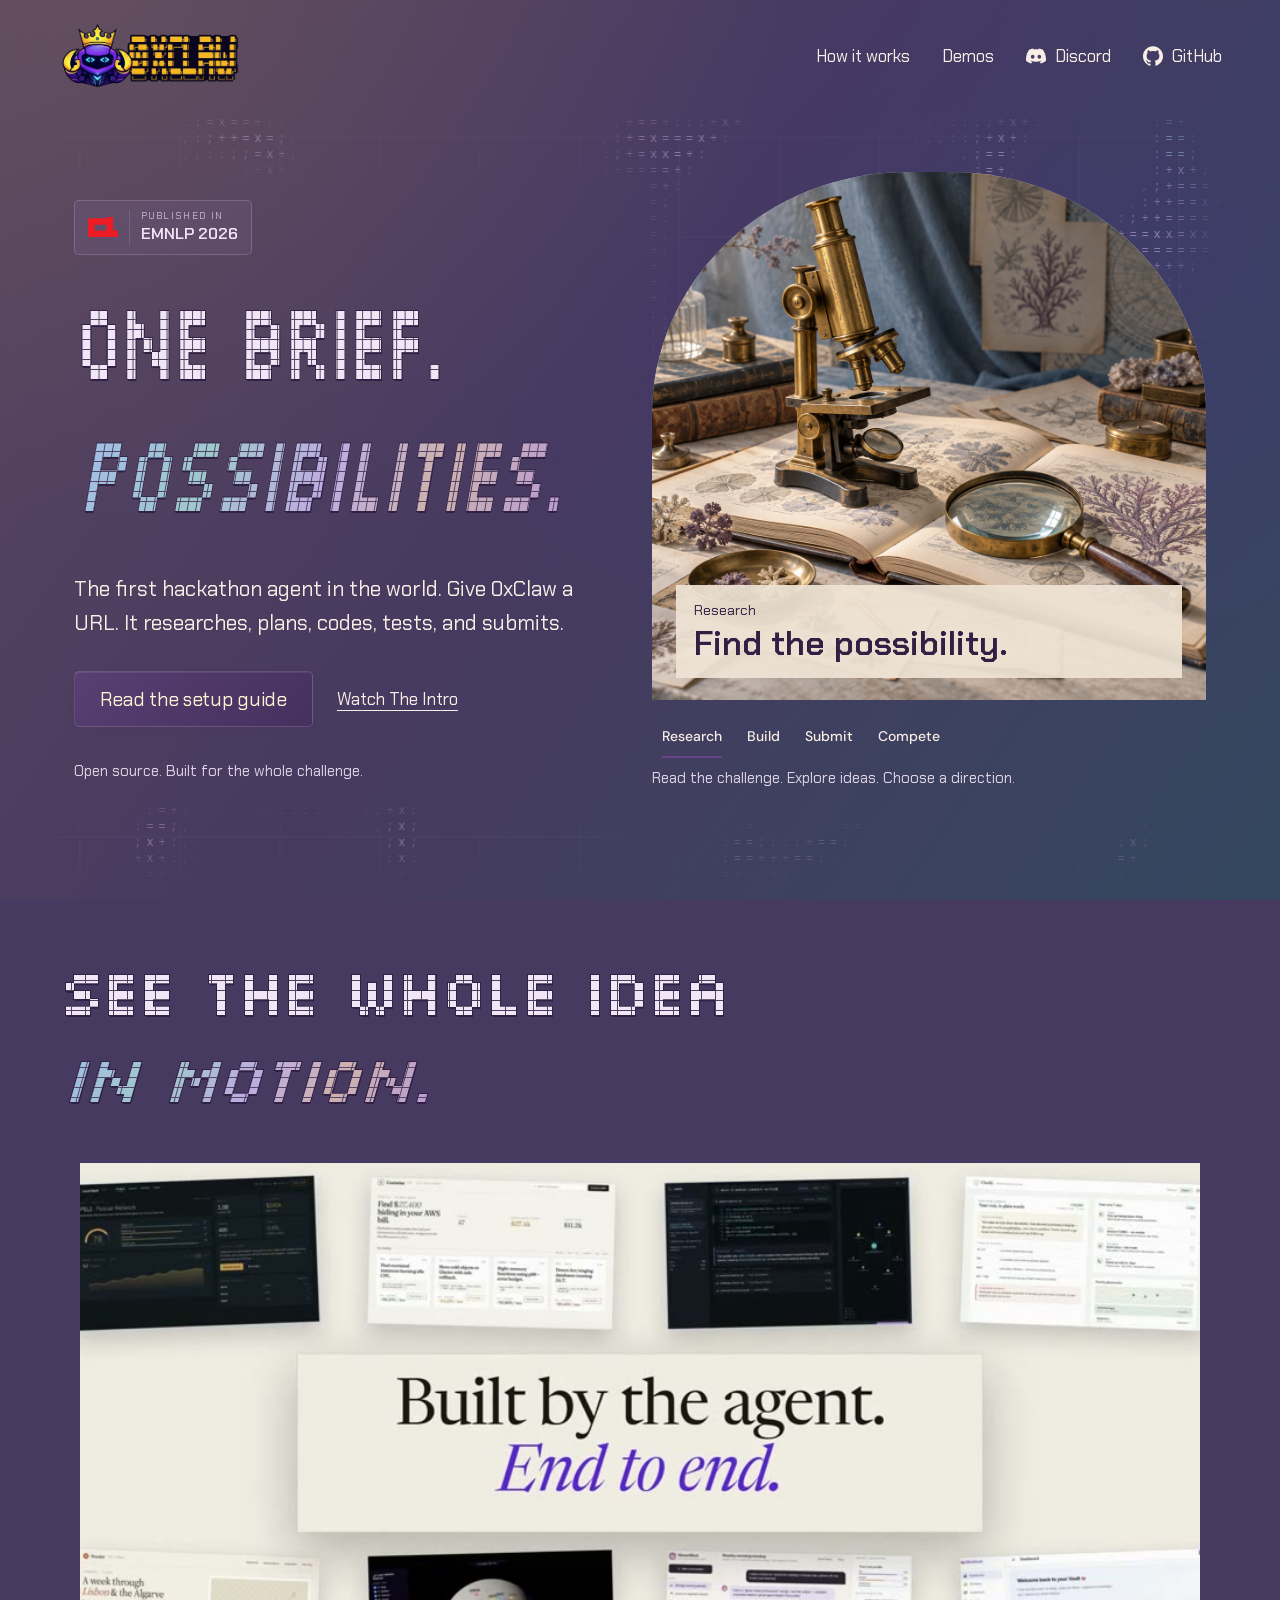
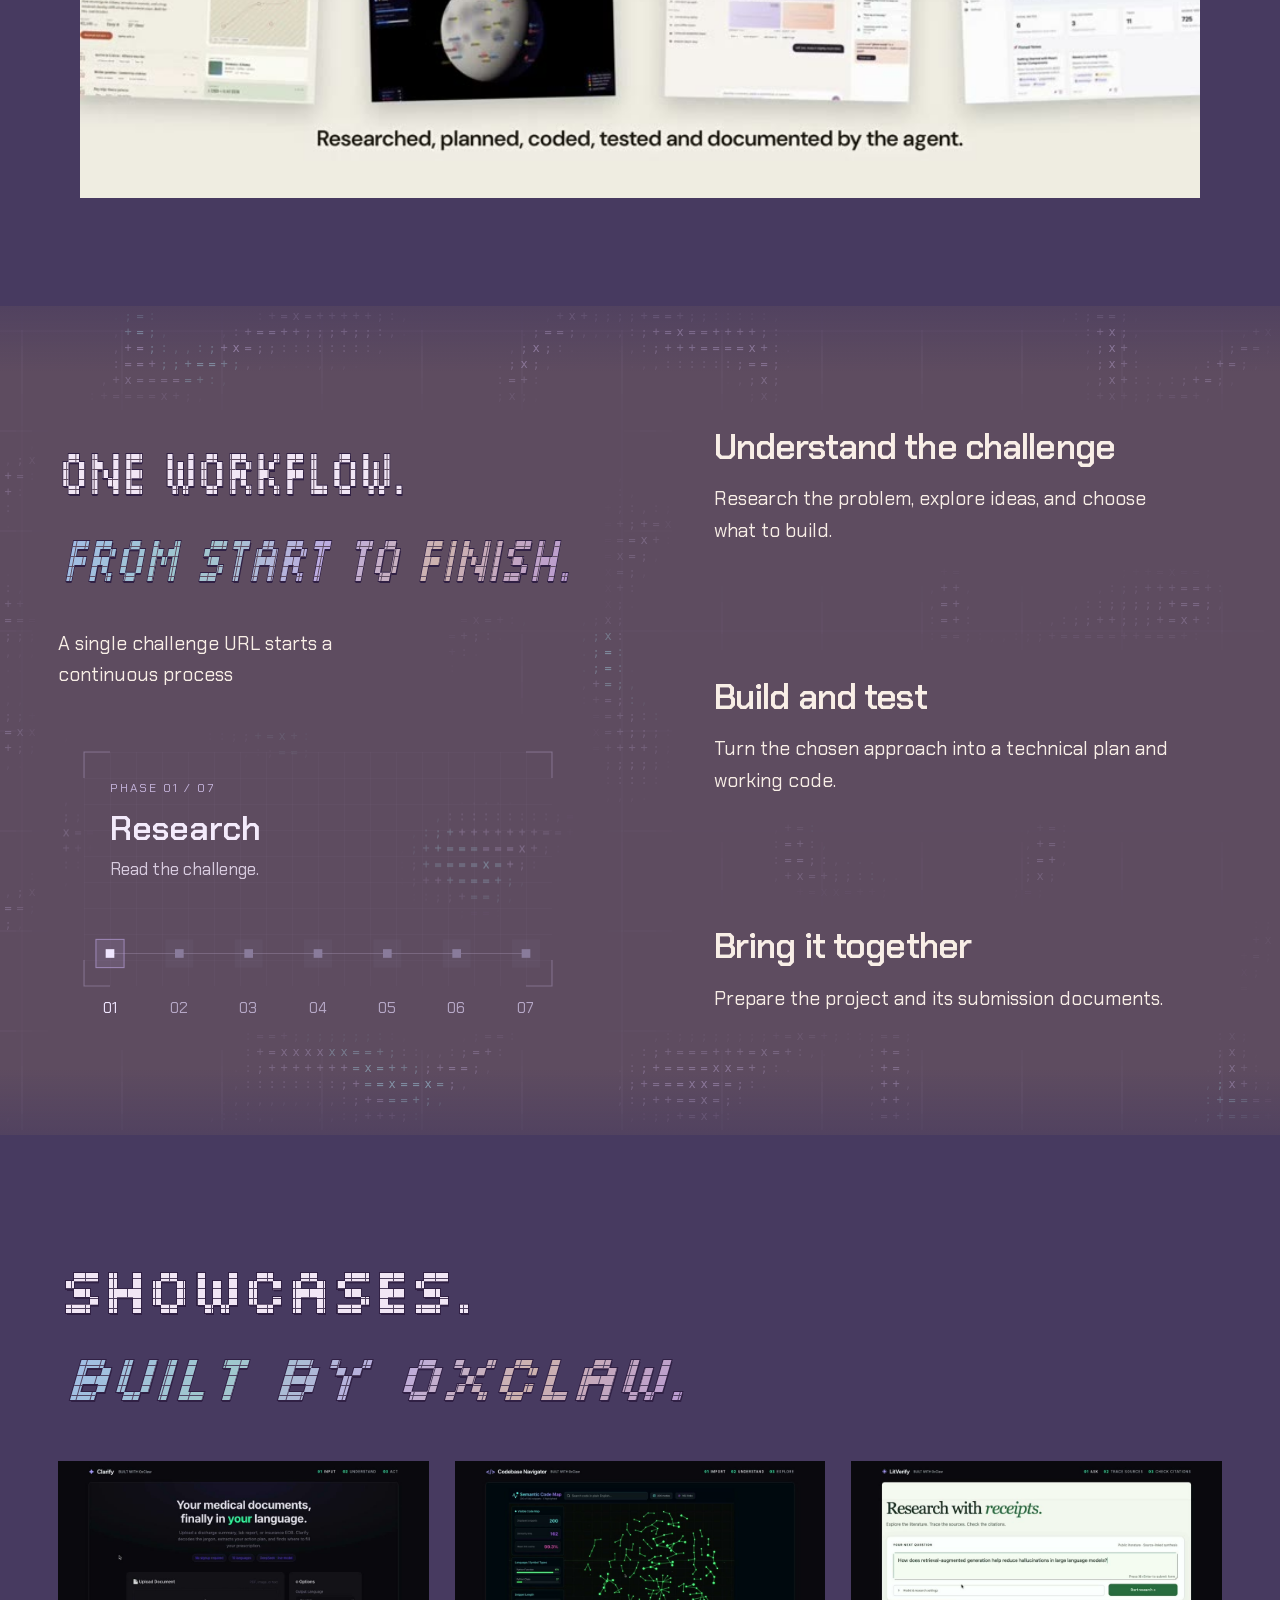
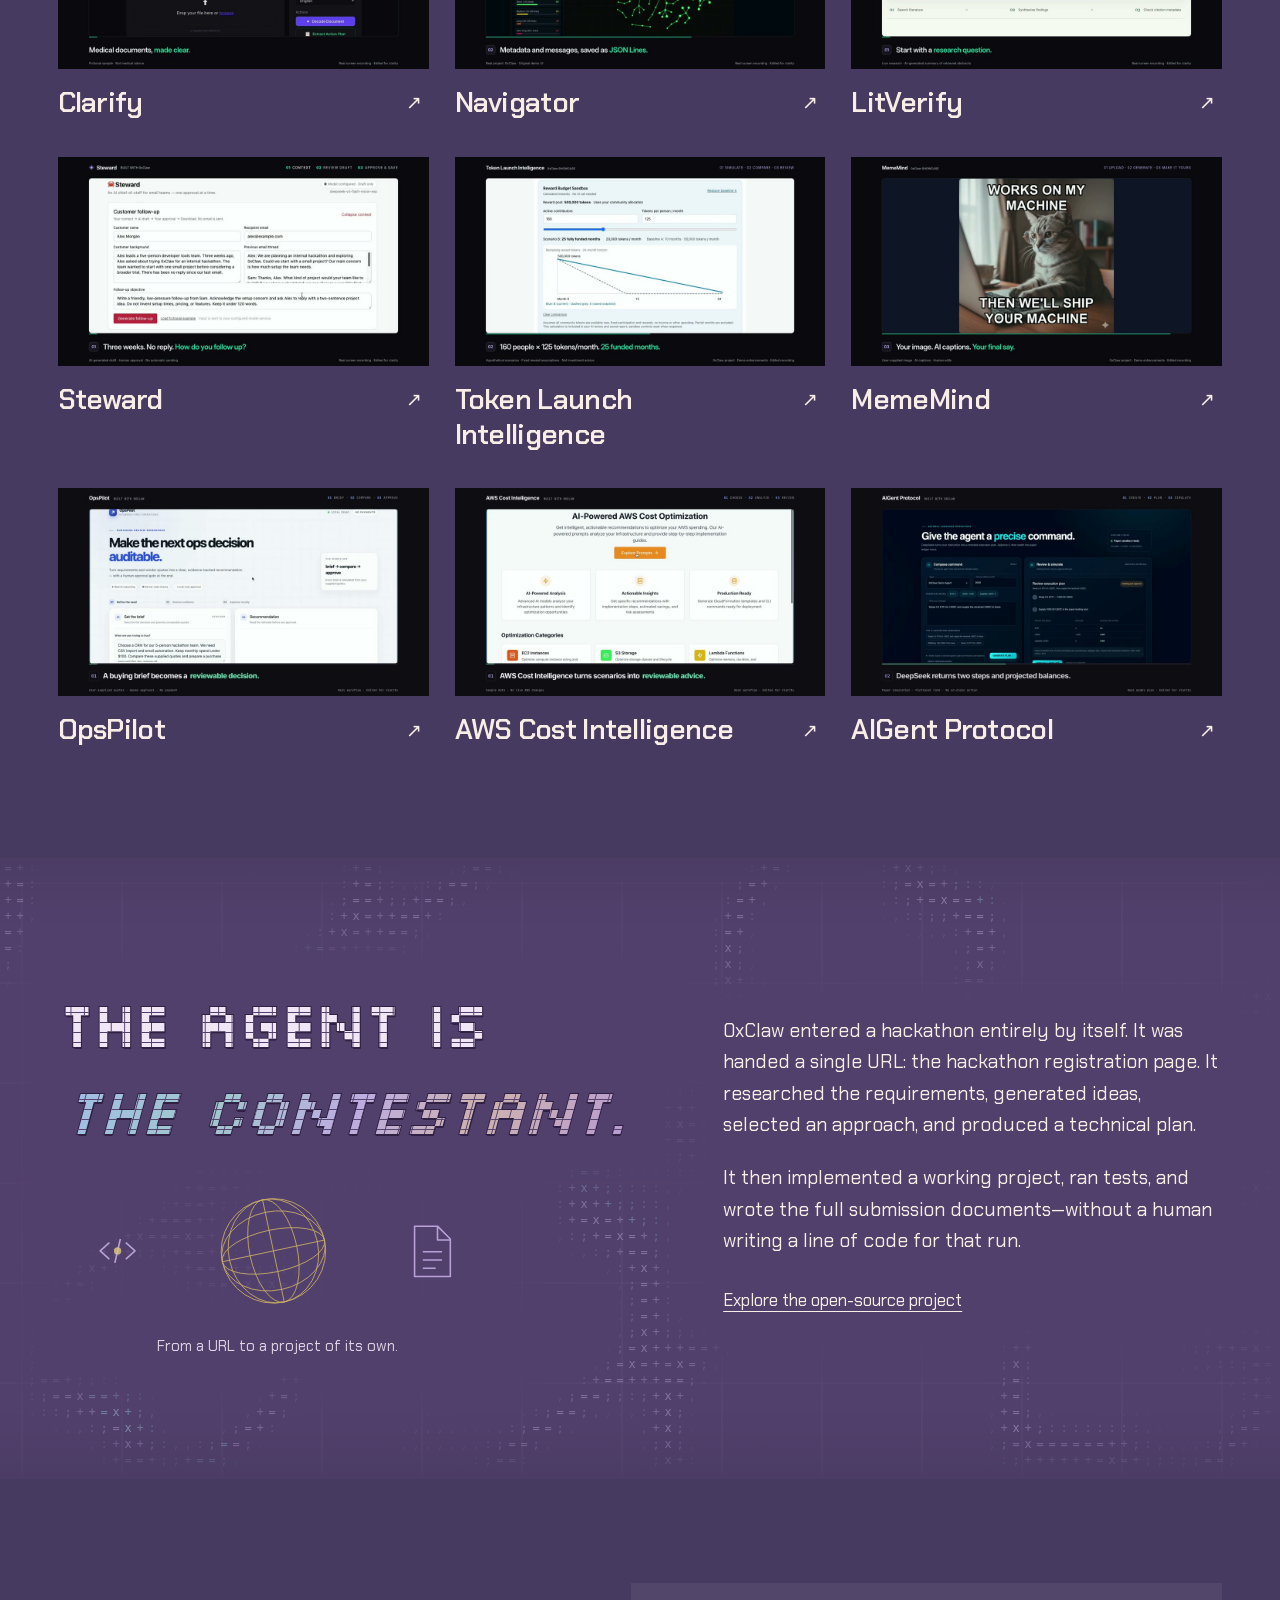
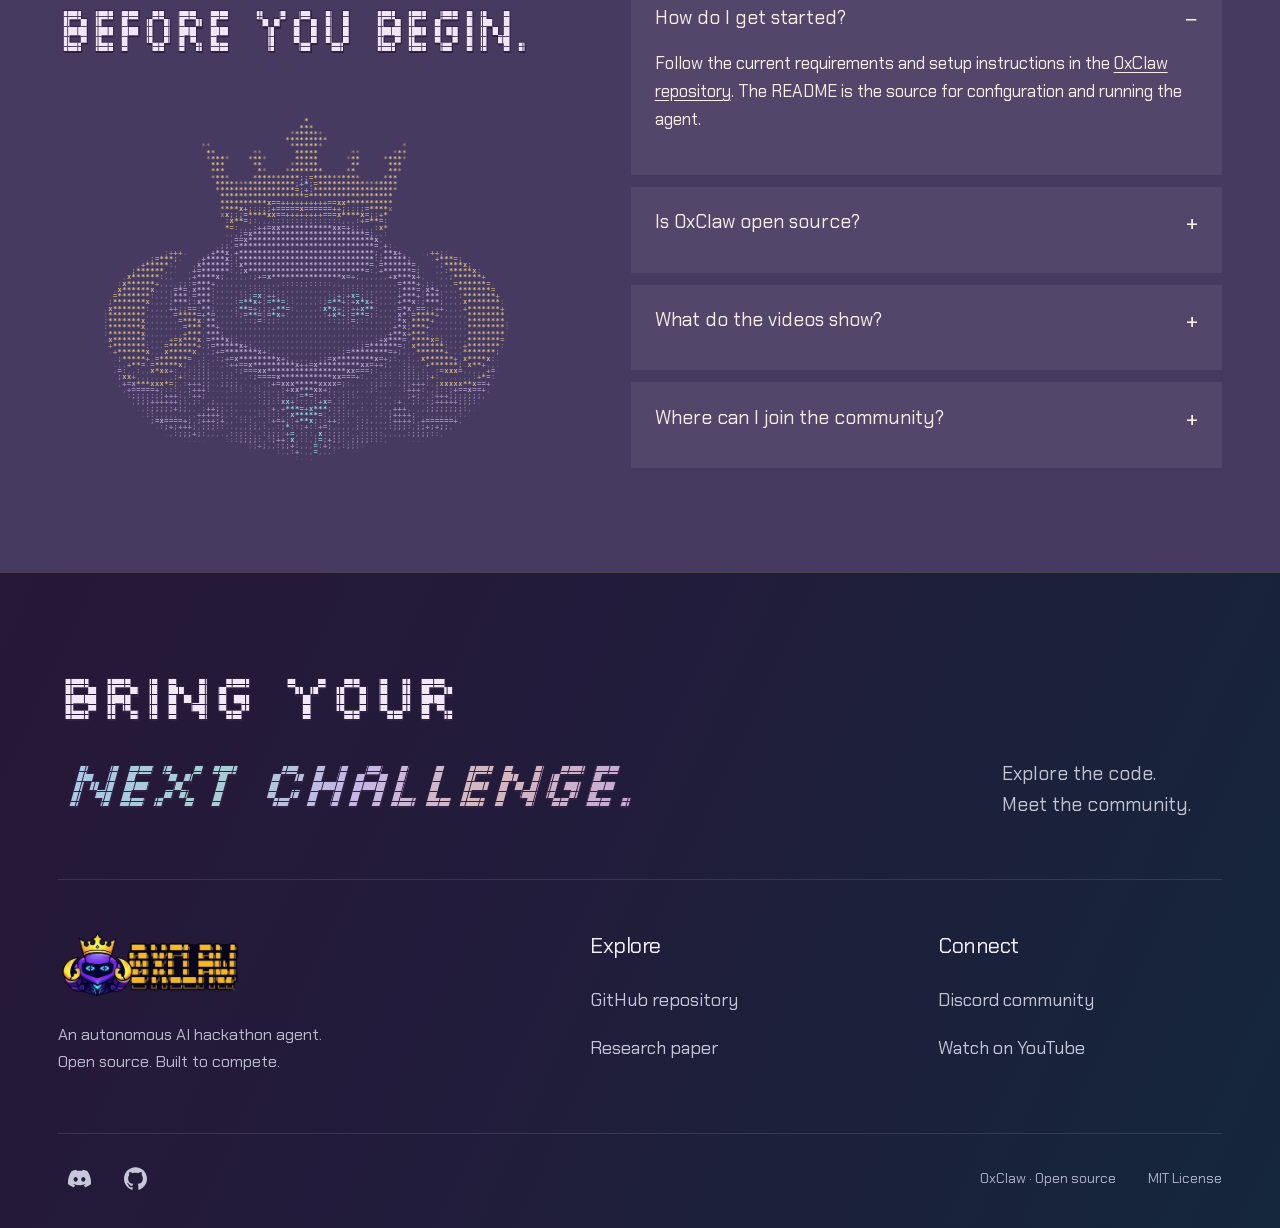
==== commit 52dfbf77: "feat: add EMNLP publication badge and enhance hero background Add a compact publication link with th" ====
--- a/index.html
+++ b/index.html
@@ -24,13 +24,13 @@
 <link rel="icon" href="assets/0xclaw_logo.png" type="image/png">
 <link rel="stylesheet" href="redesign.css?v=17">
 <script src="redesign.js?v=19" defer></script>
-<link rel="stylesheet" href="brand.css?v=5">
-<script src="brand.js?v=4" defer></script>
+<link rel="stylesheet" href="brand.css?v=9">
+<script src="brand.js?v=5" defer></script>
 </head>
 <body data-palette="plum"><a class="skip" href="#main">Skip to content</a>
 <header class="site-header frame"><a class="brand" href="https://github.com/0xclaw-ai/0xClaw" aria-label="0xClaw GitHub repository"><img src="assets/0xClaw_combine.png" alt="0xClaw" width="836" height="294"></a><nav aria-label="Main navigation"><a href="#how-it-works">How it works</a><a href="#project-videos">Demos</a><a class="social-link" href="https://discord.gg/rdnYEVdRHe"><svg class="social-icon" aria-hidden="true" focusable="false" fill="currentColor" role="img" viewBox="0 0 24 24" xmlns="http://www.w3.org/2000/svg"><path d="M20.317 4.3698a19.7913 19.7913 0 00-4.8851-1.5152.0741.0741 0 00-.0785.0371c-.211.3753-.4447.8648-.6083 1.2495-1.8447-.2762-3.68-.2762-5.4868 0-.1636-.3933-.4058-.8742-.6177-1.2495a.077.077 0 00-.0785-.037 19.7363 19.7363 0 00-4.8852 1.515.0699.0699 0 00-.0321.0277C.5334 9.0458-.319 13.5799.0992 18.0578a.0824.0824 0 00.0312.0561c2.0528 1.5076 4.0413 2.4228 5.9929 3.0294a.0777.0777 0 00.0842-.0276c.4616-.6304.8731-1.2952 1.226-1.9942a.076.076 0 00-.0416-.1057c-.6528-.2476-1.2743-.5495-1.8722-.8923a.077.077 0 01-.0076-.1277c.1258-.0943.2517-.1923.3718-.2914a.0743.0743 0 01.0776-.0105c3.9278 1.7933 8.18 1.7933 12.0614 0a.0739.0739 0 01.0785.0095c.1202.099.246.1981.3728.2924a.077.077 0 01-.0066.1276 12.2986 12.2986 0 01-1.873.8914.0766.0766 0 00-.0407.1067c.3604.698.7719 1.3628 1.225 1.9932a.076.076 0 00.0842.0286c1.961-.6067 3.9495-1.5219 6.0023-3.0294a.077.077 0 00.0313-.0552c.5004-5.177-.8382-9.6739-3.5485-13.6604a.061.061 0 00-.0312-.0286zM8.02 15.3312c-1.1825 0-2.1569-1.0857-2.1569-2.419 0-1.3332.9555-2.4189 2.157-2.4189 1.2108 0 2.1757 1.0952 2.1568 2.419 0 1.3332-.9555 2.4189-2.1569 2.4189zm7.9748 0c-1.1825 0-2.1569-1.0857-2.1569-2.419 0-1.3332.9554-2.4189 2.1569-2.4189 1.2108 0 2.1757 1.0952 2.1568 2.419 0 1.3332-.946 2.4189-2.1568 2.4189Z"/></svg><span>Discord</span></a><a class="social-link" href="https://github.com/0xclaw-ai/0xClaw"><svg class="social-icon" aria-hidden="true" focusable="false" fill="currentColor" role="img" viewBox="0 0 24 24" xmlns="http://www.w3.org/2000/svg"><path d="M12 .297c-6.63 0-12 5.373-12 12 0 5.303 3.438 9.8 8.205 11.385.6.113.82-.258.82-.577 0-.285-.01-1.04-.015-2.04-3.338.724-4.042-1.61-4.042-1.61C4.422 18.07 3.633 17.7 3.633 17.7c-1.087-.744.084-.729.084-.729 1.205.084 1.838 1.236 1.838 1.236 1.07 1.835 2.809 1.305 3.495.998.108-.776.417-1.305.76-1.605-2.665-.3-5.466-1.332-5.466-5.93 0-1.31.465-2.38 1.235-3.22-.135-.303-.54-1.523.105-3.176 0 0 1.005-.322 3.3 1.23.96-.267 1.98-.399 3-.405 1.02.006 2.04.138 3 .405 2.28-1.552 3.285-1.23 3.285-1.23.645 1.653.24 2.873.12 3.176.765.84 1.23 1.91 1.23 3.22 0 4.61-2.805 5.625-5.475 5.92.42.36.81 1.096.81 2.22 0 1.606-.015 2.896-.015 3.286 0 .315.21.69.825.57C20.565 22.092 24 17.592 24 12.297c0-6.627-5.373-12-12-12"/></svg><span>GitHub</span></a></nav></header>
 <main id="main">
-<section class="hero frame" aria-labelledby="hero-title"><canvas class="ascii-backdrop" aria-hidden="true"></canvas><div class="hero-copy"><h1 id="hero-title" aria-label="One brief. From possibilities to building and testing, a submission, and a chance at prize money.">One brief.<span class="headline-stack"><span class="headline-stage is-active" data-phase="0" aria-hidden="true" data-ink="Possibilities.">Possibilities.</span><span class="headline-stage" data-phase="1" aria-hidden="true" data-ink="Build &amp; Test">Build &amp; Test</span><span class="headline-stage" data-phase="2" aria-hidden="true" data-ink="A submission.">A submission.</span><span class="headline-stage" data-phase="3" aria-hidden="true" data-ink="Prize money.">Prize money.</span></span></h1><p>The first hackathon agent in the world. Give 0xClaw a URL. It researches, plans, codes, tests, and submits.</p><div class="actions"><a class="button" href="https://github.com/0xclaw-ai/0xClaw#readme">Read the setup guide</a><a class="text-link" href="#overview">Watch The Intro</a></div><p class="hero-foot">Open source. Built for the whole challenge.</p></div><figure class="hero-art" data-stage="0"><div class="art-window"><div class="art-slide is-active" data-phase="0" aria-hidden="false"><img src="assets/stage-research.png" alt="A brass microscope and magnifying glass on an open research atlas." width="1024" height="1024" fetchpriority="high"><div class="art-label"><span>Research</span><strong>Find the possibility.</strong></div></div><div class="art-slide" data-phase="1" aria-hidden="true"><img src="assets/stage-build.png" alt="An antique typesetter, drafting compass, and architectural model on a workbench." width="1024" height="1024" loading="eager"><div class="art-label"><span>Build</span><strong>Give the idea a form.</strong></div></div><div class="art-slide" data-phase="2" aria-hidden="true"><img src="assets/stage-submit.png" alt="An open leather notebook, fountain pen, and tied manuscript ready to present." width="1024" height="1024" loading="eager"><div class="art-label"><span>Submit</span><strong>Bring it all together.</strong></div></div><div class="art-slide" data-phase="3" aria-hidden="true"><img src="assets/stage-compete.png" alt="An antique treasure chest of gold coins beside an engraved trophy and a ribbon-bound award parchment." width="1254" height="1254" loading="eager"><div class="art-label"><span>Compete</span><strong>Build for the prize.</strong></div></div></div><figcaption class="stage-controls"><div role="group" aria-label="Explore the workflow"><button type="button" data-stage-button="0" aria-pressed="true">Research</button><button type="button" data-stage-button="1" aria-pressed="false">Build</button><button type="button" data-stage-button="2" aria-pressed="false">Submit</button><button type="button" data-stage-button="3" aria-pressed="false">Compete</button></div></figcaption><div class="caption-stack"><p class="stage-caption is-active" data-phase="0" aria-hidden="false">Read the challenge. Explore ideas. Choose a direction.</p><p class="stage-caption" data-phase="1" aria-hidden="true">Plan the architecture. Write code. Test and iterate.</p><p class="stage-caption" data-phase="2" aria-hidden="true">Prepare the project and its submission documents.</p><p class="stage-caption" data-phase="3" aria-hidden="true">Let 0xClaw do the work. Compete for hackathon prizes.</p></div></figure></section>
+<section class="hero frame" aria-labelledby="hero-title"><canvas class="ascii-backdrop" aria-hidden="true"></canvas><div class="hero-copy"><a class="publication-badge" href="https://aclanthology.org/2026.findings-emnlp.415/" aria-label="Published in Findings of ACL: EMNLP 2026. Read the paper"><img src="assets/acl-logo.svg" alt="ACL" width="38" height="26"><span class="publication-badge-copy"><span>Published in</span><strong>EMNLP 2026</strong></span></a><h1 id="hero-title" aria-label="One brief. From possibilities to building and testing, a submission, and a chance at prize money.">One brief.<span class="headline-stack"><span class="headline-stage is-active" data-phase="0" aria-hidden="true" data-ink="Possibilities.">Possibilities.</span><span class="headline-stage" data-phase="1" aria-hidden="true" data-ink="Build &amp; Test">Build &amp; Test</span><span class="headline-stage" data-phase="2" aria-hidden="true" data-ink="A submission.">A submission.</span><span class="headline-stage" data-phase="3" aria-hidden="true" data-ink="Prize money.">Prize money.</span></span></h1><p>The first hackathon agent in the world. Give 0xClaw a URL. It researches, plans, codes, tests, and submits.</p><div class="actions"><a class="button" href="https://github.com/0xclaw-ai/0xClaw#readme">Read the setup guide</a><a class="text-link" href="#overview">Watch The Intro</a></div><p class="hero-foot">Open source. Built for the whole challenge.</p></div><figure class="hero-art" data-stage="0"><div class="art-window"><div class="art-slide is-active" data-phase="0" aria-hidden="false"><img src="assets/stage-research.png" alt="A brass microscope and magnifying glass on an open research atlas." width="1024" height="1024" fetchpriority="high"><div class="art-label"><span>Research</span><strong>Find the possibility.</strong></div></div><div class="art-slide" data-phase="1" aria-hidden="true"><img src="assets/stage-build.png" alt="An antique typesetter, drafting compass, and architectural model on a workbench." width="1024" height="1024" loading="eager"><div class="art-label"><span>Build</span><strong>Give the idea a form.</strong></div></div><div class="art-slide" data-phase="2" aria-hidden="true"><img src="assets/stage-submit.png" alt="An open leather notebook, fountain pen, and tied manuscript ready to present." width="1024" height="1024" loading="eager"><div class="art-label"><span>Submit</span><strong>Bring it all together.</strong></div></div><div class="art-slide" data-phase="3" aria-hidden="true"><img src="assets/stage-compete.png" alt="An antique treasure chest of gold coins beside an engraved trophy and a ribbon-bound award parchment." width="1254" height="1254" loading="eager"><div class="art-label"><span>Compete</span><strong>Build for the prize.</strong></div></div></div><figcaption class="stage-controls"><div role="group" aria-label="Explore the workflow"><button type="button" data-stage-button="0" aria-pressed="true">Research</button><button type="button" data-stage-button="1" aria-pressed="false">Build</button><button type="button" data-stage-button="2" aria-pressed="false">Submit</button><button type="button" data-stage-button="3" aria-pressed="false">Compete</button></div></figcaption><div class="caption-stack"><p class="stage-caption is-active" data-phase="0" aria-hidden="false">Read the challenge. Explore ideas. Choose a direction.</p><p class="stage-caption" data-phase="1" aria-hidden="true">Plan the architecture. Write code. Test and iterate.</p><p class="stage-caption" data-phase="2" aria-hidden="true">Prepare the project and its submission documents.</p><p class="stage-caption" data-phase="3" aria-hidden="true">Let 0xClaw do the work. Compete for hackathon prizes.</p></div></figure></section>
 <section class="overview frame" id="overview" aria-labelledby="overview-title"><div class="section-intro"><h2 id="overview-title">See the whole idea<br><em class="type-accent">in motion.</em></h2></div><figure class="overview-film"><video controls playsinline preload="metadata" poster="assets/newintro-poster.jpg" aria-label="0xClaw overview and project showcases"><source src="assets/newintro.mp4" type="video/mp4"><a href="assets/newintro.mp4">Watch the 0xClaw introduction</a></video></figure></section>
 <section class="process" id="how-it-works" aria-labelledby="process-title"><canvas class="ascii-backdrop" aria-hidden="true"></canvas><div class="frame process-layout"><div class="process-heading"><h2 id="process-title"><span class="reveal-word" style="--word:0">One</span> <span class="reveal-word" style="--word:1">workflow.</span><br><em class="type-accent"><span class="reveal-word" style="--word:2">From</span> <span class="reveal-word" style="--word:3">start</span> <span class="reveal-word" style="--word:4">to</span> <span class="reveal-word" style="--word:5">finish.</span></em></h2><p>A single challenge URL starts a continuous process</p><figure class="motion-drawing workflow-drawing signal-workflow" aria-label="Workflow: Research, ideas, selection, plan, coding, tests, submission docs."><canvas class="ascii-backdrop" aria-hidden="true"></canvas><svg viewBox="0 0 480 266" aria-hidden="true" focusable="false"><defs><pattern id="workflow-grid" width="24" height="24" patternUnits="userSpaceOnUse"><path d="M24 0H0V24" fill="none" stroke="currentColor" stroke-width=".5"/></pattern><linearGradient id="workflow-signal"><stop stop-color="#a8c8d9"/><stop offset="1" stop-color="#c7ace9"/></linearGradient></defs><rect class="workflow-grid" x="24" y="24" width="432" height="216" fill="url(#workflow-grid)"/><path class="workflow-brackets" d="M24 48V24H48M432 24H456V48M24 216V240H48M432 240H456V216"/><path class="workflow-rail" d="M48 210H432"/><path class="drawing-path" d="M48 210H432" fill="none" pathLength="1"/><g class="phase-node" style="--node:0"><rect class="node-halo" x="35" y="197" width="26" height="26"/><rect class="node-core" x="44" y="206" width="8" height="8"/><text x="48" y="261" text-anchor="middle">01</text></g><g class="phase-node" style="--node:1"><rect class="node-halo" x="99" y="197" width="26" height="26"/><rect class="node-core" x="108" y="206" width="8" height="8"/><text x="112" y="261" text-anchor="middle">02</text></g><g class="phase-node" style="--node:2"><rect class="node-halo" x="163" y="197" width="26" height="26"/><rect class="node-core" x="172" y="206" width="8" height="8"/><text x="176" y="261" text-anchor="middle">03</text></g><g class="phase-node" style="--node:3"><rect class="node-halo" x="227" y="197" width="26" height="26"/><rect class="node-core" x="236" y="206" width="8" height="8"/><text x="240" y="261" text-anchor="middle">04</text></g><g class="phase-node" style="--node:4"><rect class="node-halo" x="291" y="197" width="26" height="26"/><rect class="node-core" x="300" y="206" width="8" height="8"/><text x="304" y="261" text-anchor="middle">05</text></g><g class="phase-node" style="--node:5"><rect class="node-halo" x="355" y="197" width="26" height="26"/><rect class="node-core" x="364" y="206" width="8" height="8"/><text x="368" y="261" text-anchor="middle">06</text></g><g class="phase-node" style="--node:6"><rect class="node-halo" x="419" y="197" width="26" height="26"/><rect class="node-core" x="428" y="206" width="8" height="8"/><text x="432" y="261" text-anchor="middle">07</text></g></svg><div class="workflow-labels"><span class="workflow-label is-current" data-workflow-phase="0" id="workflow-phase-0"><small>PHASE 01 / 07</small><strong>Research</strong><span>Read the challenge.</span></span><span class="workflow-label" data-workflow-phase="1" id="workflow-phase-1"><small>PHASE 02 / 07</small><strong>Ideas</strong><span>Explore the possibilities.</span></span><span class="workflow-label" data-workflow-phase="2" id="workflow-phase-2"><small>PHASE 03 / 07</small><strong>Selection</strong><span>Choose a direction.</span></span><span class="workflow-label" data-workflow-phase="3" id="workflow-phase-3"><small>PHASE 04 / 07</small><strong>Plan</strong><span>Map out the build.</span></span><span class="workflow-label" data-workflow-phase="4" id="workflow-phase-4"><small>PHASE 05 / 07</small><strong>Coding</strong><span>Bring the idea to life.</span></span><span class="workflow-label" data-workflow-phase="5" id="workflow-phase-5"><small>PHASE 06 / 07</small><strong>Tests</strong><span>Check. Refine. Repeat.</span></span><span class="workflow-label" data-workflow-phase="6" id="workflow-phase-6"><small>PHASE 07 / 07</small><strong>Submission docs</strong><span>Prepare the final submission.</span></span></div><div class="workflow-controls" role="group" aria-label="Choose a workflow phase"><button type="button" data-workflow-button="0" aria-label="Phase 1: Research" aria-controls="workflow-phase-0" aria-pressed="true">01</button><button type="button" data-workflow-button="1" aria-label="Phase 2: Ideas" aria-controls="workflow-phase-1" aria-pressed="false">02</button><button type="button" data-workflow-button="2" aria-label="Phase 3: Selection" aria-controls="workflow-phase-2" aria-pressed="false">03</button><button type="button" data-workflow-button="3" aria-label="Phase 4: Plan" aria-controls="workflow-phase-3" aria-pressed="false">04</button><button type="button" data-workflow-button="4" aria-label="Phase 5: Coding" aria-controls="workflow-phase-4" aria-pressed="false">05</button><button type="button" data-workflow-button="5" aria-label="Phase 6: Tests" aria-controls="workflow-phase-5" aria-pressed="false">06</button><button type="button" data-workflow-button="6" aria-label="Phase 7: Submission docs" aria-controls="workflow-phase-6" aria-pressed="false">07</button></div></figure></div><div class="process-steps"><article><h3>Understand the challenge</h3><p>Research the problem, explore ideas, and choose <span style="white-space:nowrap">what to build.</span></p></article><article><h3>Build and test</h3><p>Turn the chosen approach into a technical plan and working code.</p></article><article><h3>Bring it together</h3><p>Prepare the project and its submission documents.</p></article></div></div></section>
 <section class="projects frame" id="project-videos" aria-labelledby="projects-title"><div class="section-intro"><h2 id="projects-title">Showcases.<br><em class="type-accent">Built by 0xClaw.</em></h2></div><div class="video-grid"><figure class="project-card"><video controls playsinline preload="none" poster="assets/project-videos/clarify-cover.jpg" aria-label="Clarify project presentation"><source src="assets/project-videos/clarify.mp4" type="video/mp4"><a href="assets/project-videos/clarify.mp4">Watch Clarify</a></video><figcaption><h3>Clarify</h3><a href="assets/project-videos/clarify.mp4" aria-label="Open Clarify video">↗</a></figcaption></figure><figure class="project-card"><video controls playsinline preload="none" poster="assets/project-videos/navigator.jpg" aria-label="Navigator project presentation"><source src="assets/project-videos/navigator.mp4" type="video/mp4"><a href="assets/project-videos/navigator.mp4">Watch Navigator</a></video><figcaption><h3>Navigator</h3><a href="assets/project-videos/navigator.mp4" aria-label="Open Navigator video">↗</a></figcaption></figure><figure class="project-card"><video controls playsinline preload="none" poster="assets/project-videos/litverify-cover.jpg" aria-label="LitVerify project presentation"><source src="assets/project-videos/litverify.mp4" type="video/mp4"><a href="assets/project-videos/litverify.mp4">Watch LitVerify</a></video><figcaption><h3>LitVerify</h3><a href="assets/project-videos/litverify.mp4" aria-label="Open LitVerify video">↗</a></figcaption></figure><figure class="project-card"><video controls playsinline preload="none" poster="assets/project-videos/steward-cover.jpg" aria-label="Steward project presentation"><source src="assets/project-videos/steward.mp4" type="video/mp4"><a href="assets/project-videos/steward.mp4">Watch Steward</a></video><figcaption><h3>Steward</h3><a href="assets/project-videos/steward.mp4" aria-label="Open Steward video">↗</a></figcaption></figure><figure class="project-card"><video controls playsinline preload="none" poster="assets/project-videos/token-cover.jpg" aria-label="Token Launch Intelligence project presentation"><source src="assets/project-videos/token.mp4" type="video/mp4"><a href="assets/project-videos/token.mp4">Watch Token Launch Intelligence</a></video><figcaption><h3>Token Launch Intelligence</h3><a href="assets/project-videos/token.mp4" aria-label="Open Token Launch Intelligence video">↗</a></figcaption></figure><figure class="project-card"><video controls playsinline preload="none" poster="assets/project-videos/mememind.jpg" aria-label="MemeMind project presentation"><source src="assets/project-videos/mememind.mp4" type="video/mp4"><a href="assets/project-videos/mememind.mp4">Watch MemeMind</a></video><figcaption><h3>MemeMind</h3><a href="assets/project-videos/mememind.mp4" aria-label="Open MemeMind video">↗</a></figcaption></figure><figure class="project-card"><video controls playsinline preload="none" poster="assets/project-videos/opspilot.jpg" aria-label="OpsPilot project presentation"><source src="assets/project-videos/opspilot.mp4" type="video/mp4"><a href="assets/project-videos/opspilot.mp4">Watch OpsPilot</a></video><figcaption><h3>OpsPilot</h3><a href="assets/project-videos/opspilot.mp4" aria-label="Open OpsPilot video">↗</a></figcaption></figure><figure class="project-card"><video controls playsinline preload="none" poster="assets/project-videos/aws-cost.jpg" aria-label="AWS Cost Intelligence project presentation"><source src="assets/project-videos/aws-cost.mp4" type="video/mp4"><a href="assets/project-videos/aws-cost.mp4">Watch AWS Cost Intelligence</a></video><figcaption><h3>AWS Cost Intelligence</h3><a href="assets/project-videos/aws-cost.mp4" aria-label="Open AWS Cost Intelligence video">↗</a></figcaption></figure><figure class="project-card"><video controls playsinline preload="none" poster="assets/project-videos/aigent.jpg" aria-label="AIGent Protocol project presentation"><source src="assets/project-videos/aigent.mp4" type="video/mp4"><a href="assets/project-videos/aigent.mp4">Watch AIGent Protocol</a></video><figcaption><h3>AIGent Protocol</h3><a href="assets/project-videos/aigent.mp4" aria-label="Open AIGent Protocol video">↗</a></figcaption></figure></div></section>
--- a/brand.css
+++ b/brand.css
@@ -207,3 +207,26 @@
 
 /* Leave room beside the phase copy for the character field to remain visible. */
 .signal-workflow .workflow-labels{width:max-content;max-width:80%}
+
+/* Publication credit stays visible independently of the rotating headline. */
+.hero-copy .publication-badge{display:inline-flex;align-items:center;gap:15px;max-width:100%;margin:0 0 28px;padding:12px 17px;background:#a88fc518;color:#eee4f3;border:1px solid #c9b2e345;border-radius:5px;text-decoration:none;transition:background .2s,border-color .2s,box-shadow .2s}
+.publication-badge img{display:block;width:38px;height:auto;flex-shrink:0}
+.publication-badge-copy{display:flex;flex-direction:column;gap:2px;padding-left:15px;border-left:1px solid #c9b2e333}
+.publication-badge-copy>span{font-size:11px;line-height:1.2;letter-spacing:.13em;text-transform:uppercase;color:#c6b6d4}
+.publication-badge-copy strong{font-family:inherit;font-size:18px;font-weight:600;line-height:1.35}
+
+.hero-copy .publication-badge:hover{background:#b59bd329;border-color:#d4beed80;box-shadow:0 0 18px #bea1e112}
+.hero-copy .publication-badge:focus-visible{outline:3px solid #c7b4ee;outline-offset:5px}
+@media(max-width:700px){.hero-copy .publication-badge{gap:12px;padding:10px 13px;margin-bottom:24px}.publication-badge-copy{padding-left:12px}.publication-badge-copy strong{font-size:16px}.publication-badge img{width:32px}}
+@media(forced-colors:active){.hero-copy .publication-badge{background:Canvas;color:LinkText;border-color:LinkText}.publication-badge-copy>span{color:CanvasText}}
+
+
+
+/* Compact publication badge. */
+.hero-copy .publication-badge{gap:11px;padding:9px 13px;margin-bottom:24px}
+.publication-badge img{width:30px}
+.publication-badge-copy{gap:1px;padding-left:11px}
+.publication-badge-copy>span{font-size:10px}
+.publication-badge-copy strong{font-size:16px}
+
+@media(max-width:700px){.hero-copy .publication-badge{gap:10px;padding:8px 11px}.publication-badge img{width:27px}.publication-badge-copy{padding-left:10px}.publication-badge-copy strong{font-size:14px}.publication-badge-copy>span{font-size:9px}}
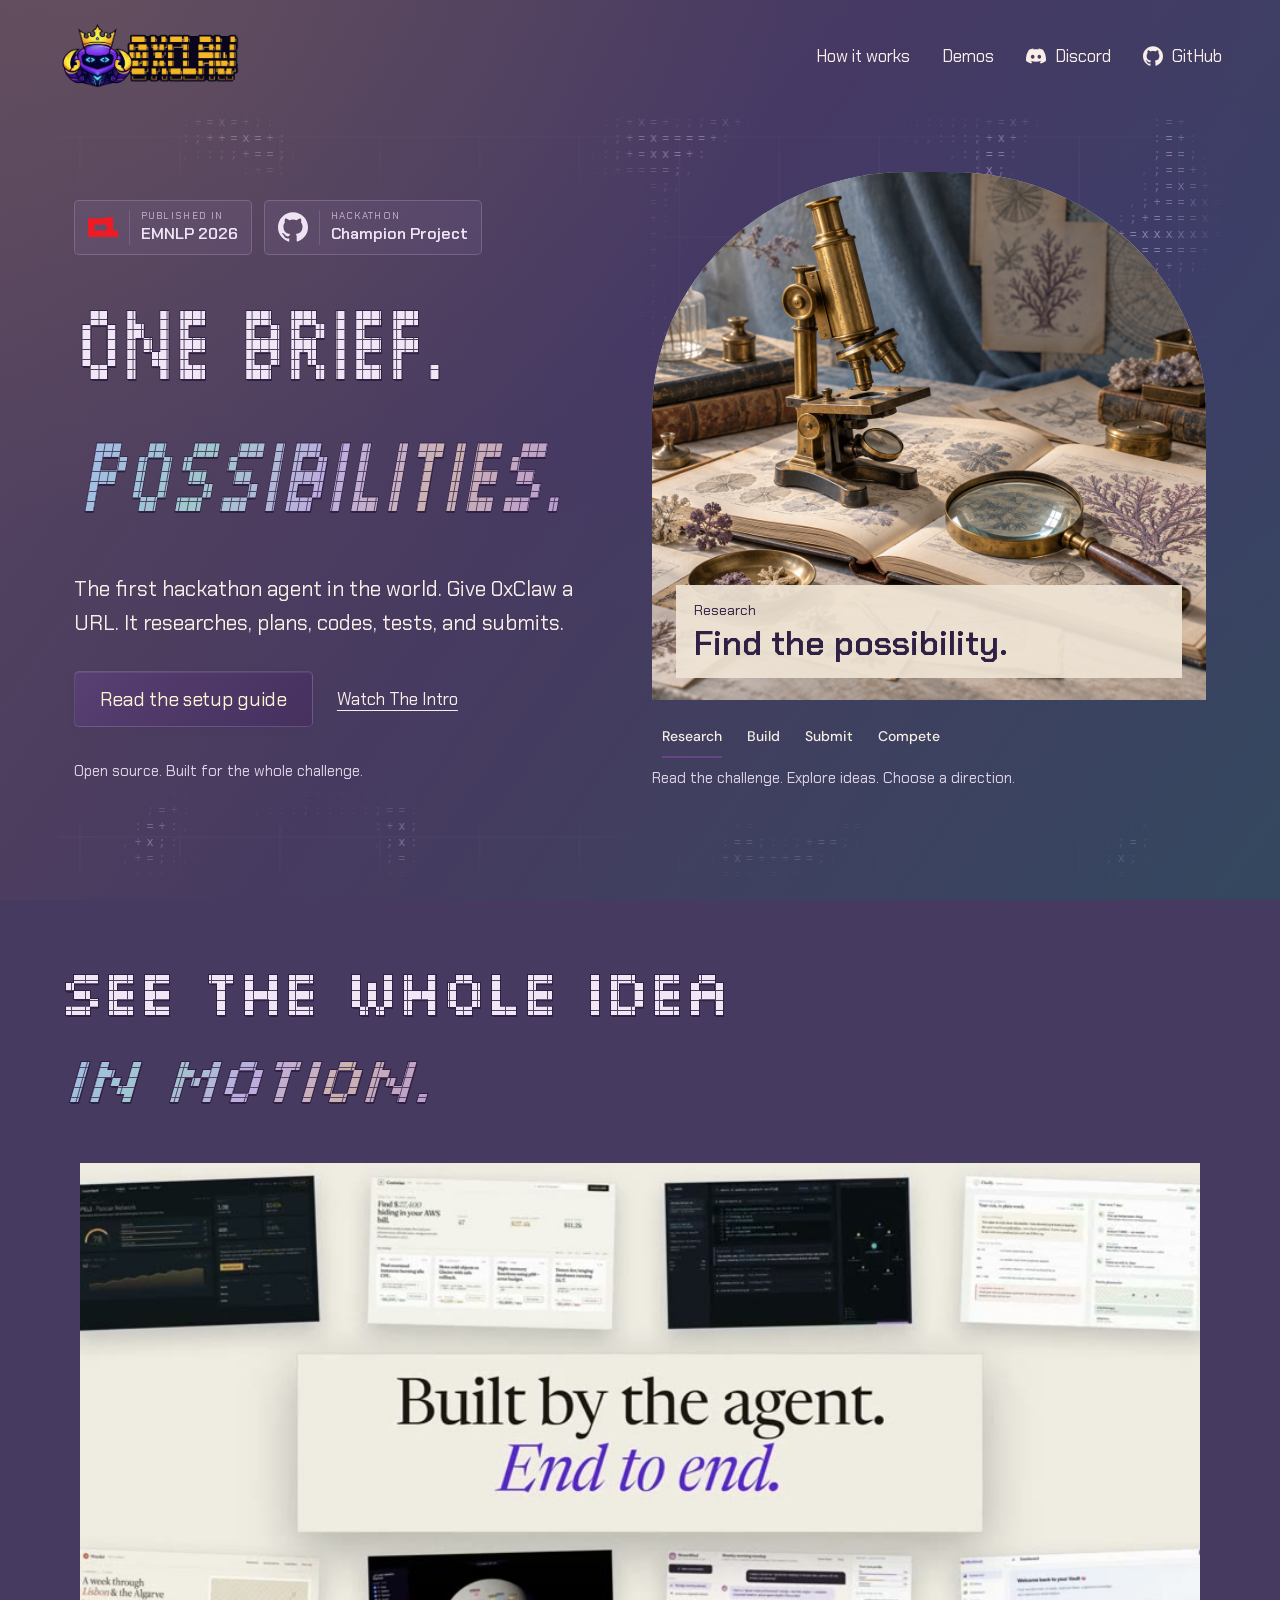
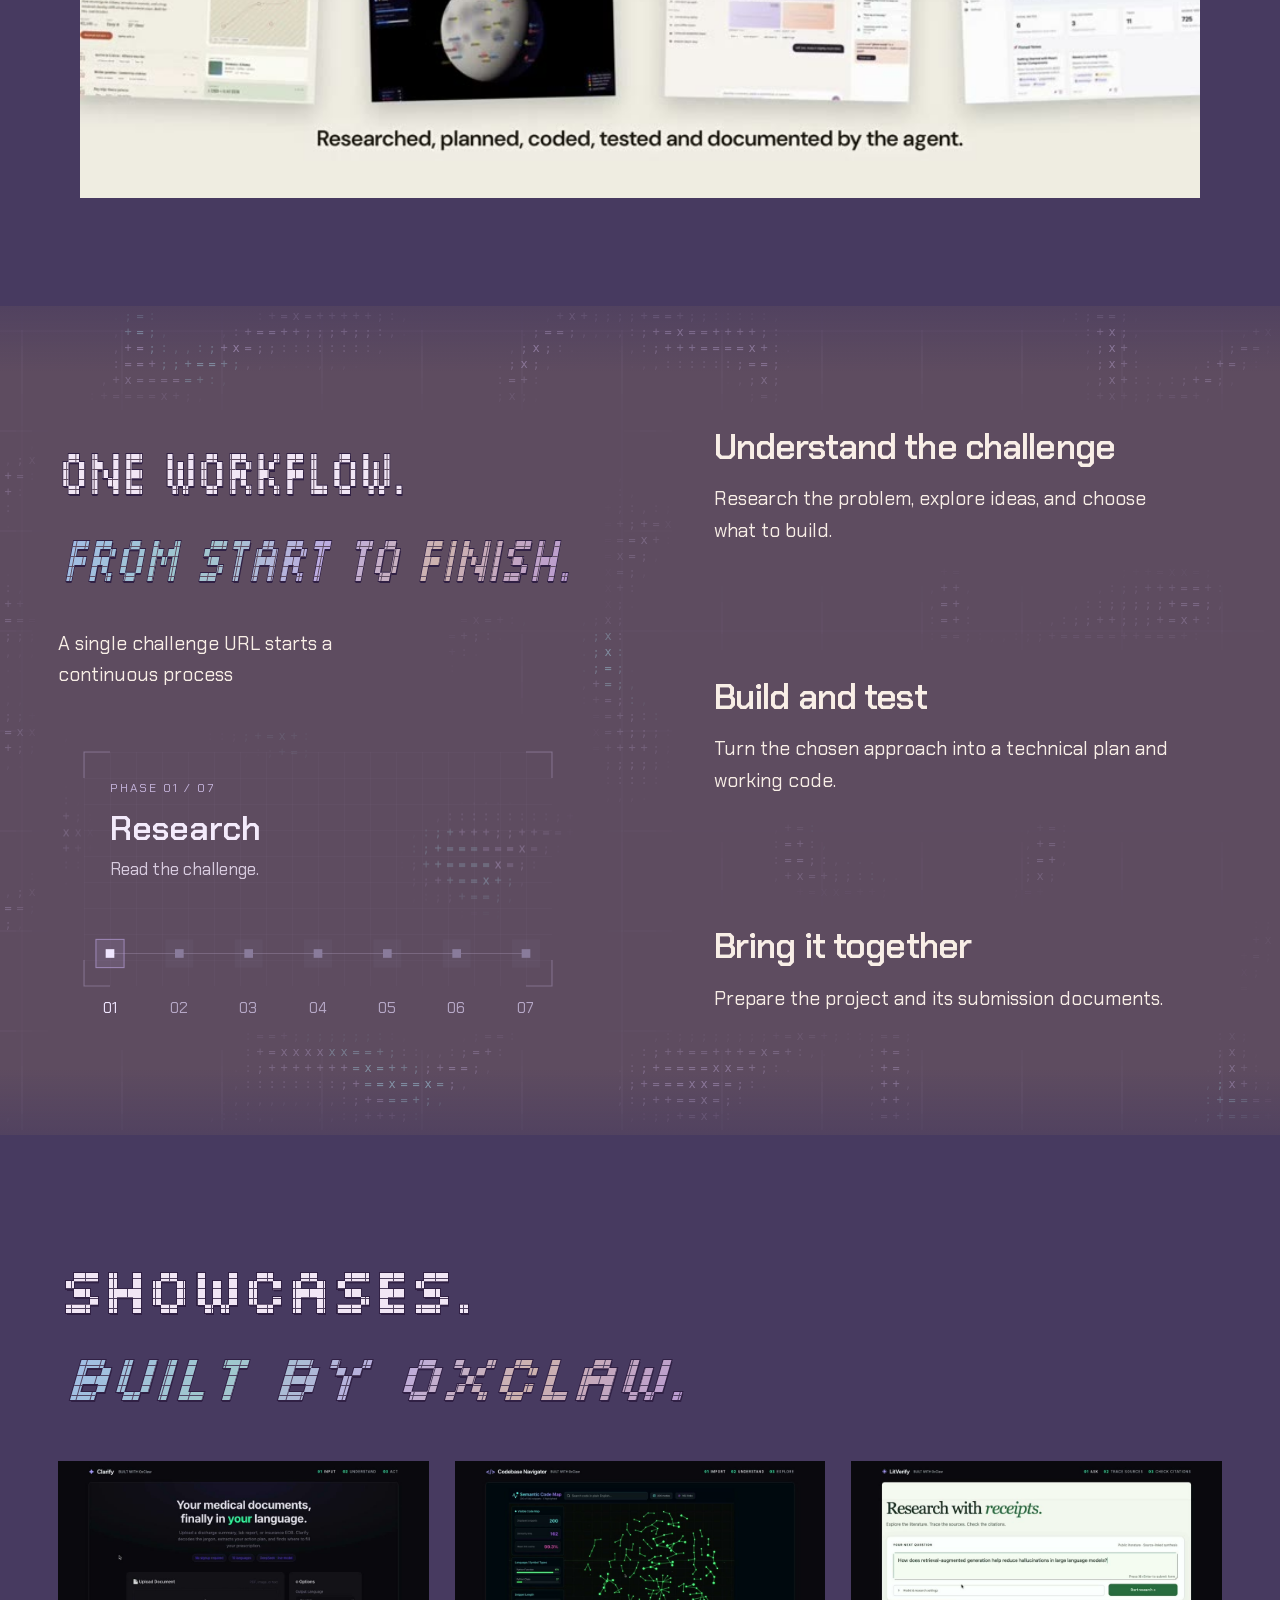
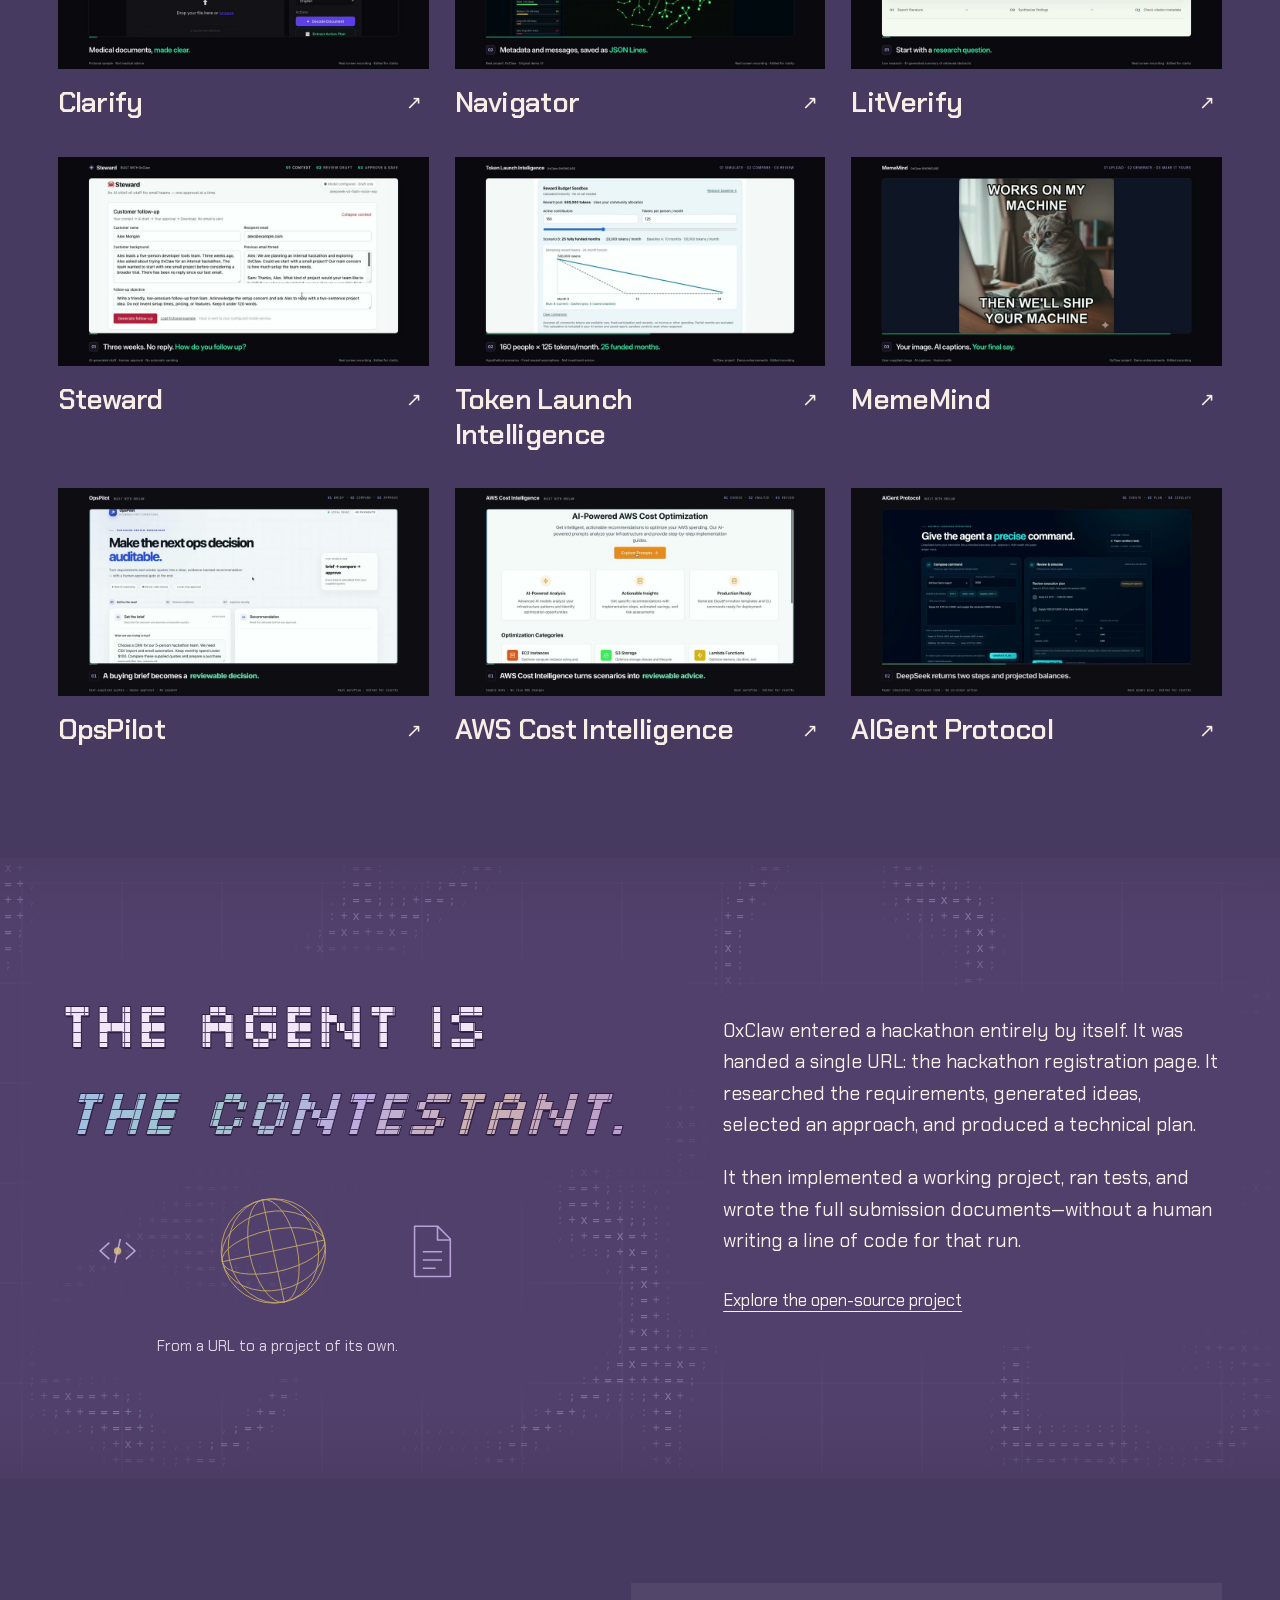
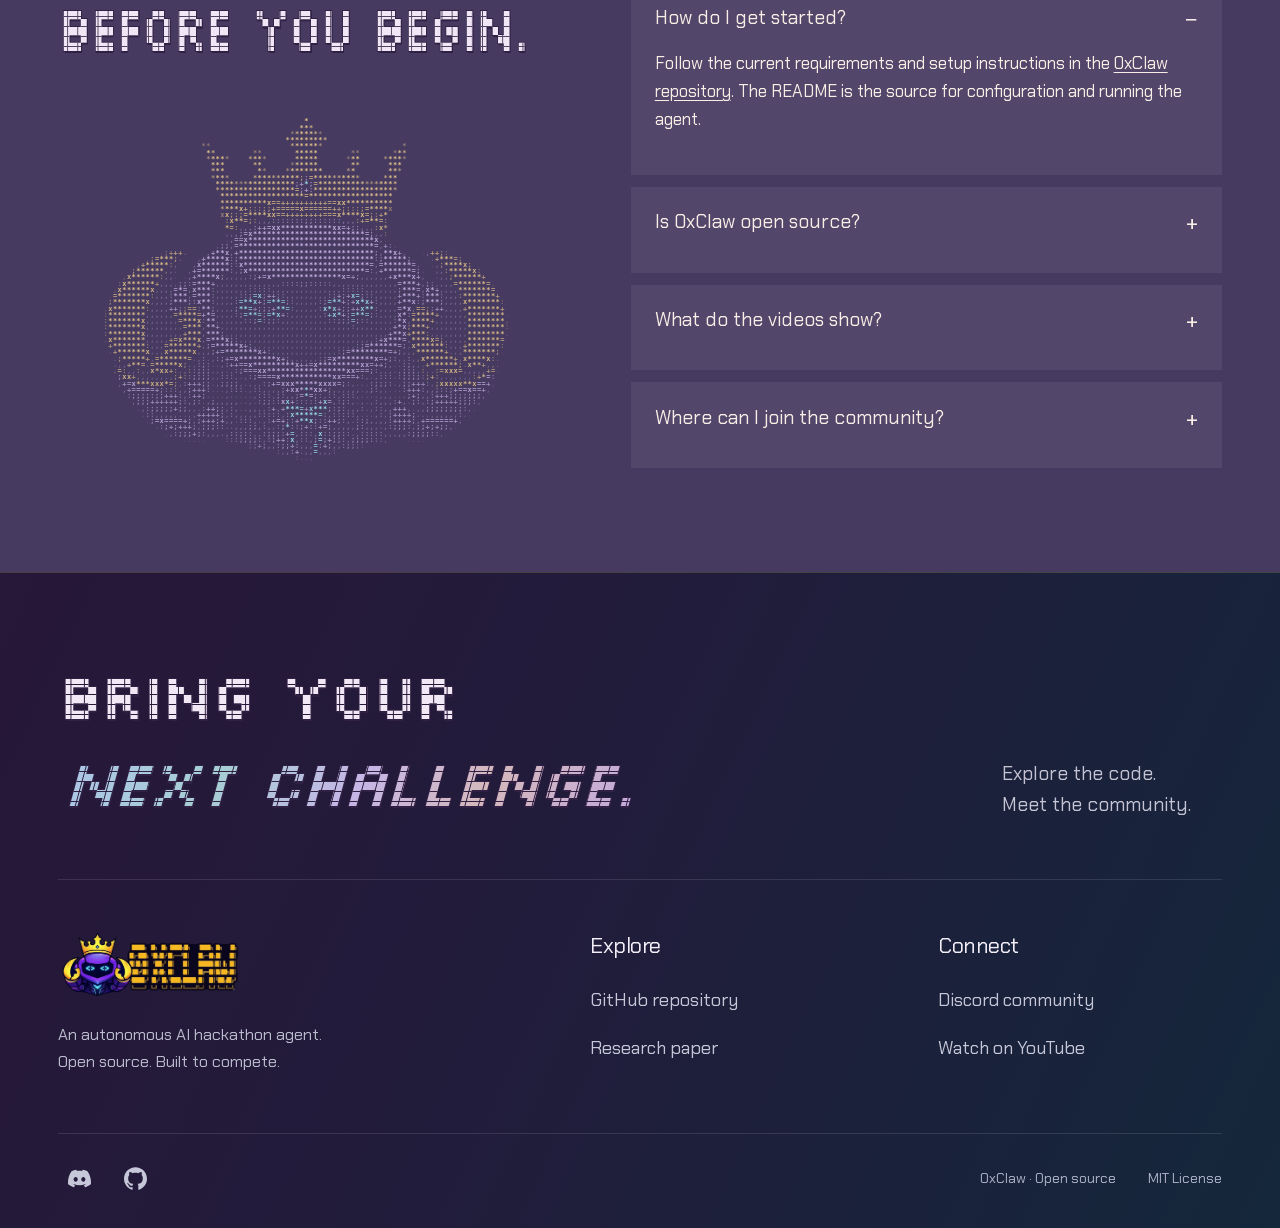
==== commit d664cd8e: "feat: add hackathon champion badge Add a GitHub-linked champion project badge beside the EMNLP publi" ====
--- a/index.html
+++ b/index.html
@@ -24,13 +24,13 @@
 <link rel="icon" href="assets/0xclaw_logo.png" type="image/png">
 <link rel="stylesheet" href="redesign.css?v=17">
 <script src="redesign.js?v=19" defer></script>
-<link rel="stylesheet" href="brand.css?v=9">
+<link rel="stylesheet" href="brand.css?v=10">
 <script src="brand.js?v=5" defer></script>
 </head>
 <body data-palette="plum"><a class="skip" href="#main">Skip to content</a>
 <header class="site-header frame"><a class="brand" href="https://github.com/0xclaw-ai/0xClaw" aria-label="0xClaw GitHub repository"><img src="assets/0xClaw_combine.png" alt="0xClaw" width="836" height="294"></a><nav aria-label="Main navigation"><a href="#how-it-works">How it works</a><a href="#project-videos">Demos</a><a class="social-link" href="https://discord.gg/rdnYEVdRHe"><svg class="social-icon" aria-hidden="true" focusable="false" fill="currentColor" role="img" viewBox="0 0 24 24" xmlns="http://www.w3.org/2000/svg"><path d="M20.317 4.3698a19.7913 19.7913 0 00-4.8851-1.5152.0741.0741 0 00-.0785.0371c-.211.3753-.4447.8648-.6083 1.2495-1.8447-.2762-3.68-.2762-5.4868 0-.1636-.3933-.4058-.8742-.6177-1.2495a.077.077 0 00-.0785-.037 19.7363 19.7363 0 00-4.8852 1.515.0699.0699 0 00-.0321.0277C.5334 9.0458-.319 13.5799.0992 18.0578a.0824.0824 0 00.0312.0561c2.0528 1.5076 4.0413 2.4228 5.9929 3.0294a.0777.0777 0 00.0842-.0276c.4616-.6304.8731-1.2952 1.226-1.9942a.076.076 0 00-.0416-.1057c-.6528-.2476-1.2743-.5495-1.8722-.8923a.077.077 0 01-.0076-.1277c.1258-.0943.2517-.1923.3718-.2914a.0743.0743 0 01.0776-.0105c3.9278 1.7933 8.18 1.7933 12.0614 0a.0739.0739 0 01.0785.0095c.1202.099.246.1981.3728.2924a.077.077 0 01-.0066.1276 12.2986 12.2986 0 01-1.873.8914.0766.0766 0 00-.0407.1067c.3604.698.7719 1.3628 1.225 1.9932a.076.076 0 00.0842.0286c1.961-.6067 3.9495-1.5219 6.0023-3.0294a.077.077 0 00.0313-.0552c.5004-5.177-.8382-9.6739-3.5485-13.6604a.061.061 0 00-.0312-.0286zM8.02 15.3312c-1.1825 0-2.1569-1.0857-2.1569-2.419 0-1.3332.9555-2.4189 2.157-2.4189 1.2108 0 2.1757 1.0952 2.1568 2.419 0 1.3332-.9555 2.4189-2.1569 2.4189zm7.9748 0c-1.1825 0-2.1569-1.0857-2.1569-2.419 0-1.3332.9554-2.4189 2.1569-2.4189 1.2108 0 2.1757 1.0952 2.1568 2.419 0 1.3332-.946 2.4189-2.1568 2.4189Z"/></svg><span>Discord</span></a><a class="social-link" href="https://github.com/0xclaw-ai/0xClaw"><svg class="social-icon" aria-hidden="true" focusable="false" fill="currentColor" role="img" viewBox="0 0 24 24" xmlns="http://www.w3.org/2000/svg"><path d="M12 .297c-6.63 0-12 5.373-12 12 0 5.303 3.438 9.8 8.205 11.385.6.113.82-.258.82-.577 0-.285-.01-1.04-.015-2.04-3.338.724-4.042-1.61-4.042-1.61C4.422 18.07 3.633 17.7 3.633 17.7c-1.087-.744.084-.729.084-.729 1.205.084 1.838 1.236 1.838 1.236 1.07 1.835 2.809 1.305 3.495.998.108-.776.417-1.305.76-1.605-2.665-.3-5.466-1.332-5.466-5.93 0-1.31.465-2.38 1.235-3.22-.135-.303-.54-1.523.105-3.176 0 0 1.005-.322 3.3 1.23.96-.267 1.98-.399 3-.405 1.02.006 2.04.138 3 .405 2.28-1.552 3.285-1.23 3.285-1.23.645 1.653.24 2.873.12 3.176.765.84 1.23 1.91 1.23 3.22 0 4.61-2.805 5.625-5.475 5.92.42.36.81 1.096.81 2.22 0 1.606-.015 2.896-.015 3.286 0 .315.21.69.825.57C20.565 22.092 24 17.592 24 12.297c0-6.627-5.373-12-12-12"/></svg><span>GitHub</span></a></nav></header>
 <main id="main">
-<section class="hero frame" aria-labelledby="hero-title"><canvas class="ascii-backdrop" aria-hidden="true"></canvas><div class="hero-copy"><a class="publication-badge" href="https://aclanthology.org/2026.findings-emnlp.415/" aria-label="Published in Findings of ACL: EMNLP 2026. Read the paper"><img src="assets/acl-logo.svg" alt="ACL" width="38" height="26"><span class="publication-badge-copy"><span>Published in</span><strong>EMNLP 2026</strong></span></a><h1 id="hero-title" aria-label="One brief. From possibilities to building and testing, a submission, and a chance at prize money.">One brief.<span class="headline-stack"><span class="headline-stage is-active" data-phase="0" aria-hidden="true" data-ink="Possibilities.">Possibilities.</span><span class="headline-stage" data-phase="1" aria-hidden="true" data-ink="Build &amp; Test">Build &amp; Test</span><span class="headline-stage" data-phase="2" aria-hidden="true" data-ink="A submission.">A submission.</span><span class="headline-stage" data-phase="3" aria-hidden="true" data-ink="Prize money.">Prize money.</span></span></h1><p>The first hackathon agent in the world. Give 0xClaw a URL. It researches, plans, codes, tests, and submits.</p><div class="actions"><a class="button" href="https://github.com/0xclaw-ai/0xClaw#readme">Read the setup guide</a><a class="text-link" href="#overview">Watch The Intro</a></div><p class="hero-foot">Open source. Built for the whole challenge.</p></div><figure class="hero-art" data-stage="0"><div class="art-window"><div class="art-slide is-active" data-phase="0" aria-hidden="false"><img src="assets/stage-research.png" alt="A brass microscope and magnifying glass on an open research atlas." width="1024" height="1024" fetchpriority="high"><div class="art-label"><span>Research</span><strong>Find the possibility.</strong></div></div><div class="art-slide" data-phase="1" aria-hidden="true"><img src="assets/stage-build.png" alt="An antique typesetter, drafting compass, and architectural model on a workbench." width="1024" height="1024" loading="eager"><div class="art-label"><span>Build</span><strong>Give the idea a form.</strong></div></div><div class="art-slide" data-phase="2" aria-hidden="true"><img src="assets/stage-submit.png" alt="An open leather notebook, fountain pen, and tied manuscript ready to present." width="1024" height="1024" loading="eager"><div class="art-label"><span>Submit</span><strong>Bring it all together.</strong></div></div><div class="art-slide" data-phase="3" aria-hidden="true"><img src="assets/stage-compete.png" alt="An antique treasure chest of gold coins beside an engraved trophy and a ribbon-bound award parchment." width="1254" height="1254" loading="eager"><div class="art-label"><span>Compete</span><strong>Build for the prize.</strong></div></div></div><figcaption class="stage-controls"><div role="group" aria-label="Explore the workflow"><button type="button" data-stage-button="0" aria-pressed="true">Research</button><button type="button" data-stage-button="1" aria-pressed="false">Build</button><button type="button" data-stage-button="2" aria-pressed="false">Submit</button><button type="button" data-stage-button="3" aria-pressed="false">Compete</button></div></figcaption><div class="caption-stack"><p class="stage-caption is-active" data-phase="0" aria-hidden="false">Read the challenge. Explore ideas. Choose a direction.</p><p class="stage-caption" data-phase="1" aria-hidden="true">Plan the architecture. Write code. Test and iterate.</p><p class="stage-caption" data-phase="2" aria-hidden="true">Prepare the project and its submission documents.</p><p class="stage-caption" data-phase="3" aria-hidden="true">Let 0xClaw do the work. Compete for hackathon prizes.</p></div></figure></section>
+<section class="hero frame" aria-labelledby="hero-title"><canvas class="ascii-backdrop" aria-hidden="true"></canvas><div class="hero-copy"><div class="hero-badges"><a class="publication-badge" href="https://aclanthology.org/2026.findings-emnlp.415/" aria-label="Published in Findings of ACL: EMNLP 2026. Read the paper"><img src="assets/acl-logo.svg" alt="ACL" width="38" height="26"><span class="publication-badge-copy"><span>Published in</span><strong>EMNLP 2026</strong></span></a><a class="publication-badge champion-badge" href="https://github.com/0xclaw-ai/0xClaw" aria-label="Hackathon champion project. View 0xClaw on GitHub"><svg class="champion-icon" aria-hidden="true" focusable="false" fill="currentColor" role="img" viewBox="0 0 24 24" xmlns="http://www.w3.org/2000/svg"><path d="M12 .297c-6.63 0-12 5.373-12 12 0 5.303 3.438 9.8 8.205 11.385.6.113.82-.258.82-.577 0-.285-.01-1.04-.015-2.04-3.338.724-4.042-1.61-4.042-1.61C4.422 18.07 3.633 17.7 3.633 17.7c-1.087-.744.084-.729.084-.729 1.205.084 1.838 1.236 1.838 1.236 1.07 1.835 2.809 1.305 3.495.998.108-.776.417-1.305.76-1.605-2.665-.3-5.466-1.332-5.466-5.93 0-1.31.465-2.38 1.235-3.22-.135-.303-.54-1.523.105-3.176 0 0 1.005-.322 3.3 1.23.96-.267 1.98-.399 3-.405 1.02.006 2.04.138 3 .405 2.28-1.552 3.285-1.23 3.285-1.23.645 1.653.24 2.873.12 3.176.765.84 1.23 1.91 1.23 3.22 0 4.61-2.805 5.625-5.475 5.92.42.36.81 1.096.81 2.22 0 1.606-.015 2.896-.015 3.286 0 .315.21.69.825.57C20.565 22.092 24 17.592 24 12.297c0-6.627-5.373-12-12-12"/></svg><span class="publication-badge-copy"><span>Hackathon</span><strong>Champion Project</strong></span></a></div><h1 id="hero-title" aria-label="One brief. From possibilities to building and testing, a submission, and a chance at prize money.">One brief.<span class="headline-stack"><span class="headline-stage is-active" data-phase="0" aria-hidden="true" data-ink="Possibilities.">Possibilities.</span><span class="headline-stage" data-phase="1" aria-hidden="true" data-ink="Build &amp; Test">Build &amp; Test</span><span class="headline-stage" data-phase="2" aria-hidden="true" data-ink="A submission.">A submission.</span><span class="headline-stage" data-phase="3" aria-hidden="true" data-ink="Prize money.">Prize money.</span></span></h1><p>The first hackathon agent in the world. Give 0xClaw a URL. It researches, plans, codes, tests, and submits.</p><div class="actions"><a class="button" href="https://github.com/0xclaw-ai/0xClaw#readme">Read the setup guide</a><a class="text-link" href="#overview">Watch The Intro</a></div><p class="hero-foot">Open source. Built for the whole challenge.</p></div><figure class="hero-art" data-stage="0"><div class="art-window"><div class="art-slide is-active" data-phase="0" aria-hidden="false"><img src="assets/stage-research.png" alt="A brass microscope and magnifying glass on an open research atlas." width="1024" height="1024" fetchpriority="high"><div class="art-label"><span>Research</span><strong>Find the possibility.</strong></div></div><div class="art-slide" data-phase="1" aria-hidden="true"><img src="assets/stage-build.png" alt="An antique typesetter, drafting compass, and architectural model on a workbench." width="1024" height="1024" loading="eager"><div class="art-label"><span>Build</span><strong>Give the idea a form.</strong></div></div><div class="art-slide" data-phase="2" aria-hidden="true"><img src="assets/stage-submit.png" alt="An open leather notebook, fountain pen, and tied manuscript ready to present." width="1024" height="1024" loading="eager"><div class="art-label"><span>Submit</span><strong>Bring it all together.</strong></div></div><div class="art-slide" data-phase="3" aria-hidden="true"><img src="assets/stage-compete.png" alt="An antique treasure chest of gold coins beside an engraved trophy and a ribbon-bound award parchment." width="1254" height="1254" loading="eager"><div class="art-label"><span>Compete</span><strong>Build for the prize.</strong></div></div></div><figcaption class="stage-controls"><div role="group" aria-label="Explore the workflow"><button type="button" data-stage-button="0" aria-pressed="true">Research</button><button type="button" data-stage-button="1" aria-pressed="false">Build</button><button type="button" data-stage-button="2" aria-pressed="false">Submit</button><button type="button" data-stage-button="3" aria-pressed="false">Compete</button></div></figcaption><div class="caption-stack"><p class="stage-caption is-active" data-phase="0" aria-hidden="false">Read the challenge. Explore ideas. Choose a direction.</p><p class="stage-caption" data-phase="1" aria-hidden="true">Plan the architecture. Write code. Test and iterate.</p><p class="stage-caption" data-phase="2" aria-hidden="true">Prepare the project and its submission documents.</p><p class="stage-caption" data-phase="3" aria-hidden="true">Let 0xClaw do the work. Compete for hackathon prizes.</p></div></figure></section>
 <section class="overview frame" id="overview" aria-labelledby="overview-title"><div class="section-intro"><h2 id="overview-title">See the whole idea<br><em class="type-accent">in motion.</em></h2></div><figure class="overview-film"><video controls playsinline preload="metadata" poster="assets/newintro-poster.jpg" aria-label="0xClaw overview and project showcases"><source src="assets/newintro.mp4" type="video/mp4"><a href="assets/newintro.mp4">Watch the 0xClaw introduction</a></video></figure></section>
 <section class="process" id="how-it-works" aria-labelledby="process-title"><canvas class="ascii-backdrop" aria-hidden="true"></canvas><div class="frame process-layout"><div class="process-heading"><h2 id="process-title"><span class="reveal-word" style="--word:0">One</span> <span class="reveal-word" style="--word:1">workflow.</span><br><em class="type-accent"><span class="reveal-word" style="--word:2">From</span> <span class="reveal-word" style="--word:3">start</span> <span class="reveal-word" style="--word:4">to</span> <span class="reveal-word" style="--word:5">finish.</span></em></h2><p>A single challenge URL starts a continuous process</p><figure class="motion-drawing workflow-drawing signal-workflow" aria-label="Workflow: Research, ideas, selection, plan, coding, tests, submission docs."><canvas class="ascii-backdrop" aria-hidden="true"></canvas><svg viewBox="0 0 480 266" aria-hidden="true" focusable="false"><defs><pattern id="workflow-grid" width="24" height="24" patternUnits="userSpaceOnUse"><path d="M24 0H0V24" fill="none" stroke="currentColor" stroke-width=".5"/></pattern><linearGradient id="workflow-signal"><stop stop-color="#a8c8d9"/><stop offset="1" stop-color="#c7ace9"/></linearGradient></defs><rect class="workflow-grid" x="24" y="24" width="432" height="216" fill="url(#workflow-grid)"/><path class="workflow-brackets" d="M24 48V24H48M432 24H456V48M24 216V240H48M432 240H456V216"/><path class="workflow-rail" d="M48 210H432"/><path class="drawing-path" d="M48 210H432" fill="none" pathLength="1"/><g class="phase-node" style="--node:0"><rect class="node-halo" x="35" y="197" width="26" height="26"/><rect class="node-core" x="44" y="206" width="8" height="8"/><text x="48" y="261" text-anchor="middle">01</text></g><g class="phase-node" style="--node:1"><rect class="node-halo" x="99" y="197" width="26" height="26"/><rect class="node-core" x="108" y="206" width="8" height="8"/><text x="112" y="261" text-anchor="middle">02</text></g><g class="phase-node" style="--node:2"><rect class="node-halo" x="163" y="197" width="26" height="26"/><rect class="node-core" x="172" y="206" width="8" height="8"/><text x="176" y="261" text-anchor="middle">03</text></g><g class="phase-node" style="--node:3"><rect class="node-halo" x="227" y="197" width="26" height="26"/><rect class="node-core" x="236" y="206" width="8" height="8"/><text x="240" y="261" text-anchor="middle">04</text></g><g class="phase-node" style="--node:4"><rect class="node-halo" x="291" y="197" width="26" height="26"/><rect class="node-core" x="300" y="206" width="8" height="8"/><text x="304" y="261" text-anchor="middle">05</text></g><g class="phase-node" style="--node:5"><rect class="node-halo" x="355" y="197" width="26" height="26"/><rect class="node-core" x="364" y="206" width="8" height="8"/><text x="368" y="261" text-anchor="middle">06</text></g><g class="phase-node" style="--node:6"><rect class="node-halo" x="419" y="197" width="26" height="26"/><rect class="node-core" x="428" y="206" width="8" height="8"/><text x="432" y="261" text-anchor="middle">07</text></g></svg><div class="workflow-labels"><span class="workflow-label is-current" data-workflow-phase="0" id="workflow-phase-0"><small>PHASE 01 / 07</small><strong>Research</strong><span>Read the challenge.</span></span><span class="workflow-label" data-workflow-phase="1" id="workflow-phase-1"><small>PHASE 02 / 07</small><strong>Ideas</strong><span>Explore the possibilities.</span></span><span class="workflow-label" data-workflow-phase="2" id="workflow-phase-2"><small>PHASE 03 / 07</small><strong>Selection</strong><span>Choose a direction.</span></span><span class="workflow-label" data-workflow-phase="3" id="workflow-phase-3"><small>PHASE 04 / 07</small><strong>Plan</strong><span>Map out the build.</span></span><span class="workflow-label" data-workflow-phase="4" id="workflow-phase-4"><small>PHASE 05 / 07</small><strong>Coding</strong><span>Bring the idea to life.</span></span><span class="workflow-label" data-workflow-phase="5" id="workflow-phase-5"><small>PHASE 06 / 07</small><strong>Tests</strong><span>Check. Refine. Repeat.</span></span><span class="workflow-label" data-workflow-phase="6" id="workflow-phase-6"><small>PHASE 07 / 07</small><strong>Submission docs</strong><span>Prepare the final submission.</span></span></div><div class="workflow-controls" role="group" aria-label="Choose a workflow phase"><button type="button" data-workflow-button="0" aria-label="Phase 1: Research" aria-controls="workflow-phase-0" aria-pressed="true">01</button><button type="button" data-workflow-button="1" aria-label="Phase 2: Ideas" aria-controls="workflow-phase-1" aria-pressed="false">02</button><button type="button" data-workflow-button="2" aria-label="Phase 3: Selection" aria-controls="workflow-phase-2" aria-pressed="false">03</button><button type="button" data-workflow-button="3" aria-label="Phase 4: Plan" aria-controls="workflow-phase-3" aria-pressed="false">04</button><button type="button" data-workflow-button="4" aria-label="Phase 5: Coding" aria-controls="workflow-phase-4" aria-pressed="false">05</button><button type="button" data-workflow-button="5" aria-label="Phase 6: Tests" aria-controls="workflow-phase-5" aria-pressed="false">06</button><button type="button" data-workflow-button="6" aria-label="Phase 7: Submission docs" aria-controls="workflow-phase-6" aria-pressed="false">07</button></div></figure></div><div class="process-steps"><article><h3>Understand the challenge</h3><p>Research the problem, explore ideas, and choose <span style="white-space:nowrap">what to build.</span></p></article><article><h3>Build and test</h3><p>Turn the chosen approach into a technical plan and working code.</p></article><article><h3>Bring it together</h3><p>Prepare the project and its submission documents.</p></article></div></div></section>
 <section class="projects frame" id="project-videos" aria-labelledby="projects-title"><div class="section-intro"><h2 id="projects-title">Showcases.<br><em class="type-accent">Built by 0xClaw.</em></h2></div><div class="video-grid"><figure class="project-card"><video controls playsinline preload="none" poster="assets/project-videos/clarify-cover.jpg" aria-label="Clarify project presentation"><source src="assets/project-videos/clarify.mp4" type="video/mp4"><a href="assets/project-videos/clarify.mp4">Watch Clarify</a></video><figcaption><h3>Clarify</h3><a href="assets/project-videos/clarify.mp4" aria-label="Open Clarify video">↗</a></figcaption></figure><figure class="project-card"><video controls playsinline preload="none" poster="assets/project-videos/navigator.jpg" aria-label="Navigator project presentation"><source src="assets/project-videos/navigator.mp4" type="video/mp4"><a href="assets/project-videos/navigator.mp4">Watch Navigator</a></video><figcaption><h3>Navigator</h3><a href="assets/project-videos/navigator.mp4" aria-label="Open Navigator video">↗</a></figcaption></figure><figure class="project-card"><video controls playsinline preload="none" poster="assets/project-videos/litverify-cover.jpg" aria-label="LitVerify project presentation"><source src="assets/project-videos/litverify.mp4" type="video/mp4"><a href="assets/project-videos/litverify.mp4">Watch LitVerify</a></video><figcaption><h3>LitVerify</h3><a href="assets/project-videos/litverify.mp4" aria-label="Open LitVerify video">↗</a></figcaption></figure><figure class="project-card"><video controls playsinline preload="none" poster="assets/project-videos/steward-cover.jpg" aria-label="Steward project presentation"><source src="assets/project-videos/steward.mp4" type="video/mp4"><a href="assets/project-videos/steward.mp4">Watch Steward</a></video><figcaption><h3>Steward</h3><a href="assets/project-videos/steward.mp4" aria-label="Open Steward video">↗</a></figcaption></figure><figure class="project-card"><video controls playsinline preload="none" poster="assets/project-videos/token-cover.jpg" aria-label="Token Launch Intelligence project presentation"><source src="assets/project-videos/token.mp4" type="video/mp4"><a href="assets/project-videos/token.mp4">Watch Token Launch Intelligence</a></video><figcaption><h3>Token Launch Intelligence</h3><a href="assets/project-videos/token.mp4" aria-label="Open Token Launch Intelligence video">↗</a></figcaption></figure><figure class="project-card"><video controls playsinline preload="none" poster="assets/project-videos/mememind.jpg" aria-label="MemeMind project presentation"><source src="assets/project-videos/mememind.mp4" type="video/mp4"><a href="assets/project-videos/mememind.mp4">Watch MemeMind</a></video><figcaption><h3>MemeMind</h3><a href="assets/project-videos/mememind.mp4" aria-label="Open MemeMind video">↗</a></figcaption></figure><figure class="project-card"><video controls playsinline preload="none" poster="assets/project-videos/opspilot.jpg" aria-label="OpsPilot project presentation"><source src="assets/project-videos/opspilot.mp4" type="video/mp4"><a href="assets/project-videos/opspilot.mp4">Watch OpsPilot</a></video><figcaption><h3>OpsPilot</h3><a href="assets/project-videos/opspilot.mp4" aria-label="Open OpsPilot video">↗</a></figcaption></figure><figure class="project-card"><video controls playsinline preload="none" poster="assets/project-videos/aws-cost.jpg" aria-label="AWS Cost Intelligence project presentation"><source src="assets/project-videos/aws-cost.mp4" type="video/mp4"><a href="assets/project-videos/aws-cost.mp4">Watch AWS Cost Intelligence</a></video><figcaption><h3>AWS Cost Intelligence</h3><a href="assets/project-videos/aws-cost.mp4" aria-label="Open AWS Cost Intelligence video">↗</a></figcaption></figure><figure class="project-card"><video controls playsinline preload="none" poster="assets/project-videos/aigent.jpg" aria-label="AIGent Protocol project presentation"><source src="assets/project-videos/aigent.mp4" type="video/mp4"><a href="assets/project-videos/aigent.mp4">Watch AIGent Protocol</a></video><figcaption><h3>AIGent Protocol</h3><a href="assets/project-videos/aigent.mp4" aria-label="Open AIGent Protocol video">↗</a></figcaption></figure></div></section>
--- a/brand.css
+++ b/brand.css
@@ -230,3 +230,9 @@
 .publication-badge-copy strong{font-size:16px}
 
 @media(max-width:700px){.hero-copy .publication-badge{gap:10px;padding:8px 11px}.publication-badge img{width:27px}.publication-badge-copy{padding-left:10px}.publication-badge-copy strong{font-size:14px}.publication-badge-copy>span{font-size:9px}}
+
+/* Matching research and hackathon credits. */
+.hero-badges{display:flex;flex-wrap:wrap;align-items:stretch;gap:12px;margin-bottom:24px}
+.hero-copy .hero-badges .publication-badge{margin:0}
+.publication-badge .champion-icon{display:block;width:30px;height:30px;flex-shrink:0}
+@media(max-width:700px){.publication-badge .champion-icon{width:27px;height:27px}}
